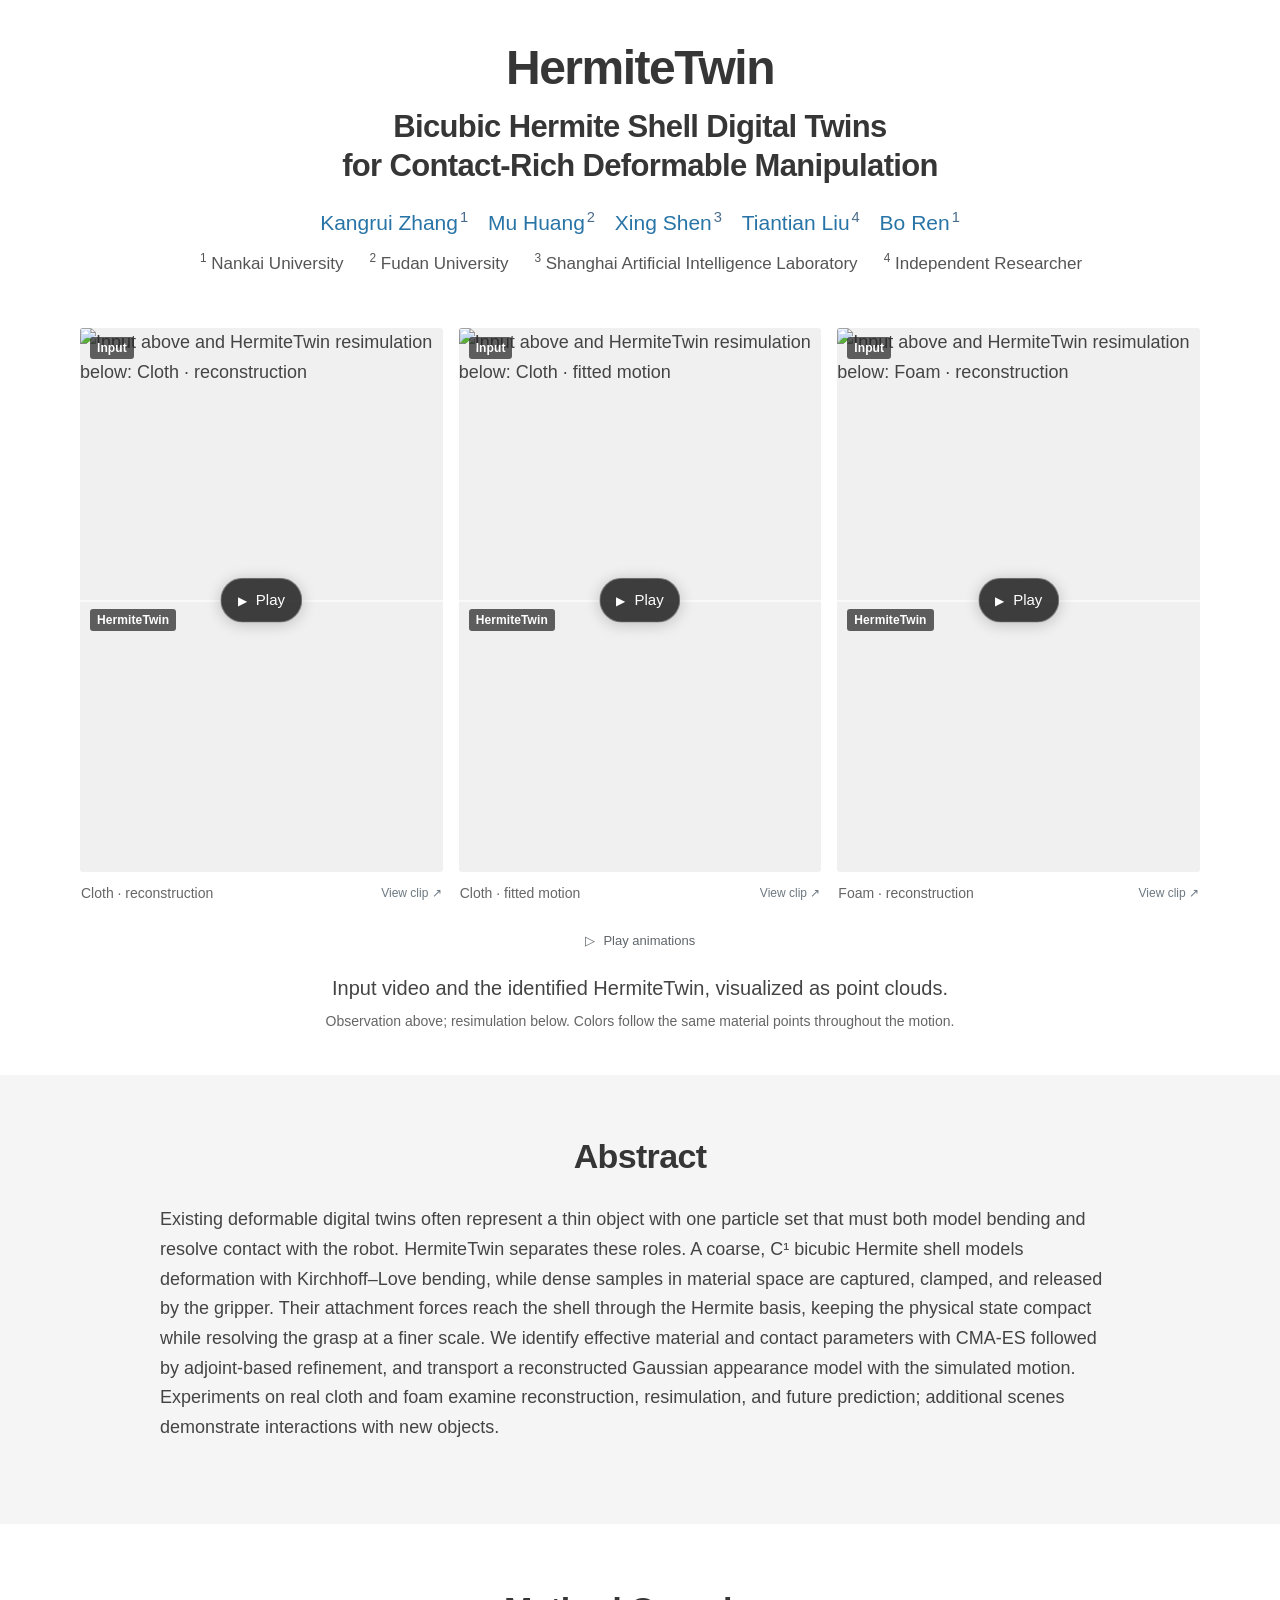
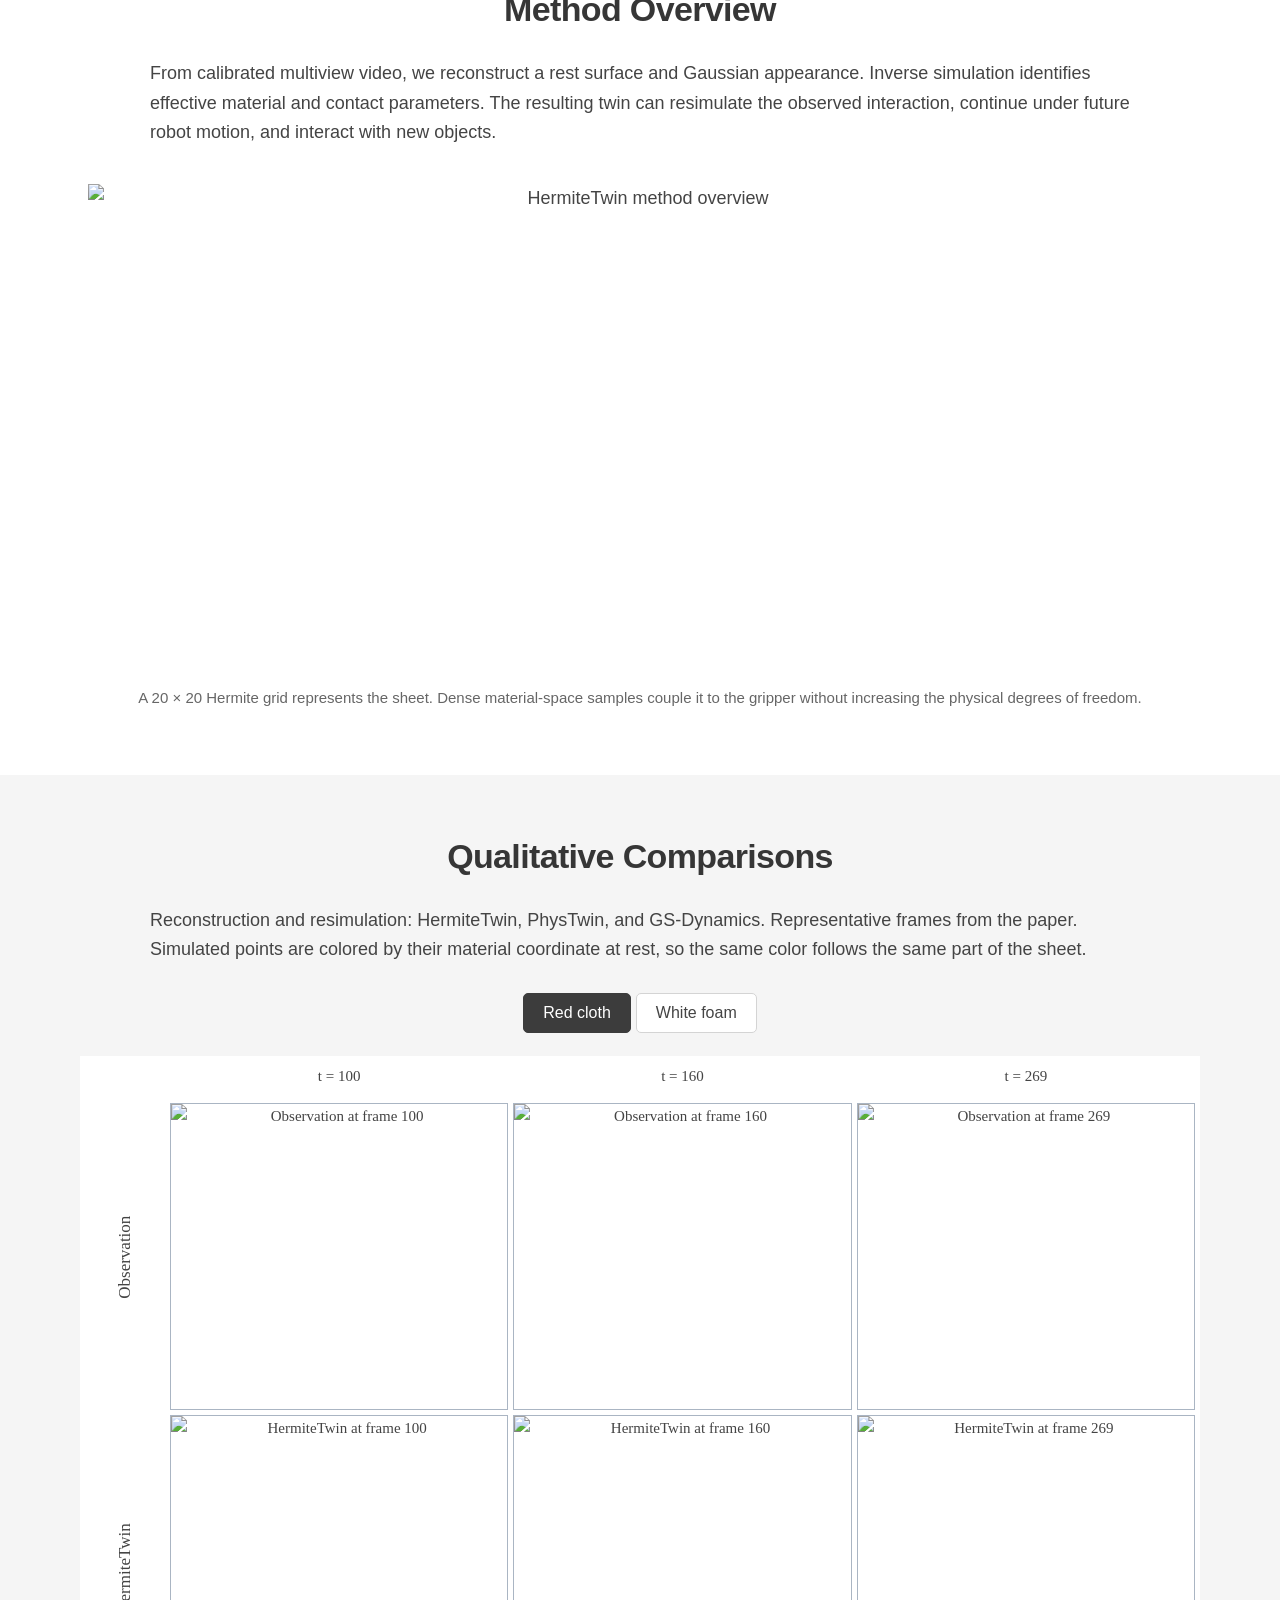
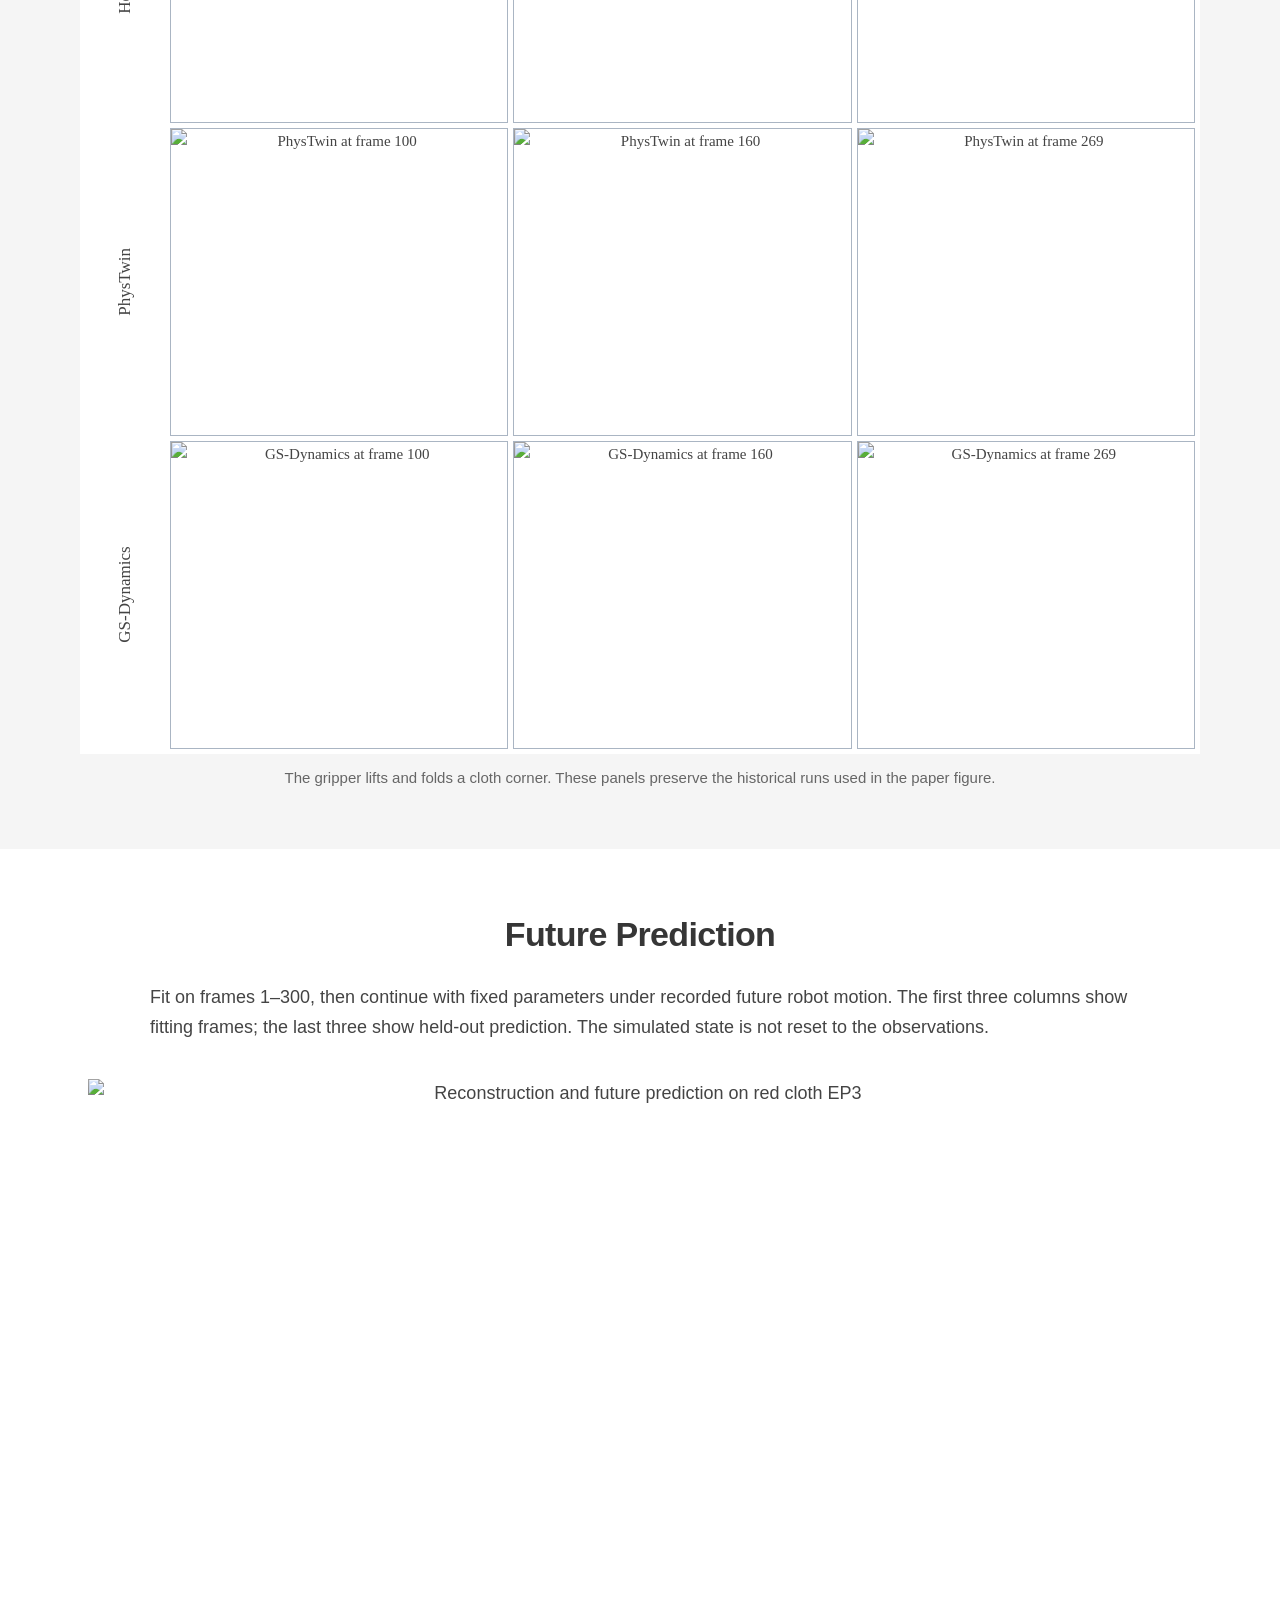
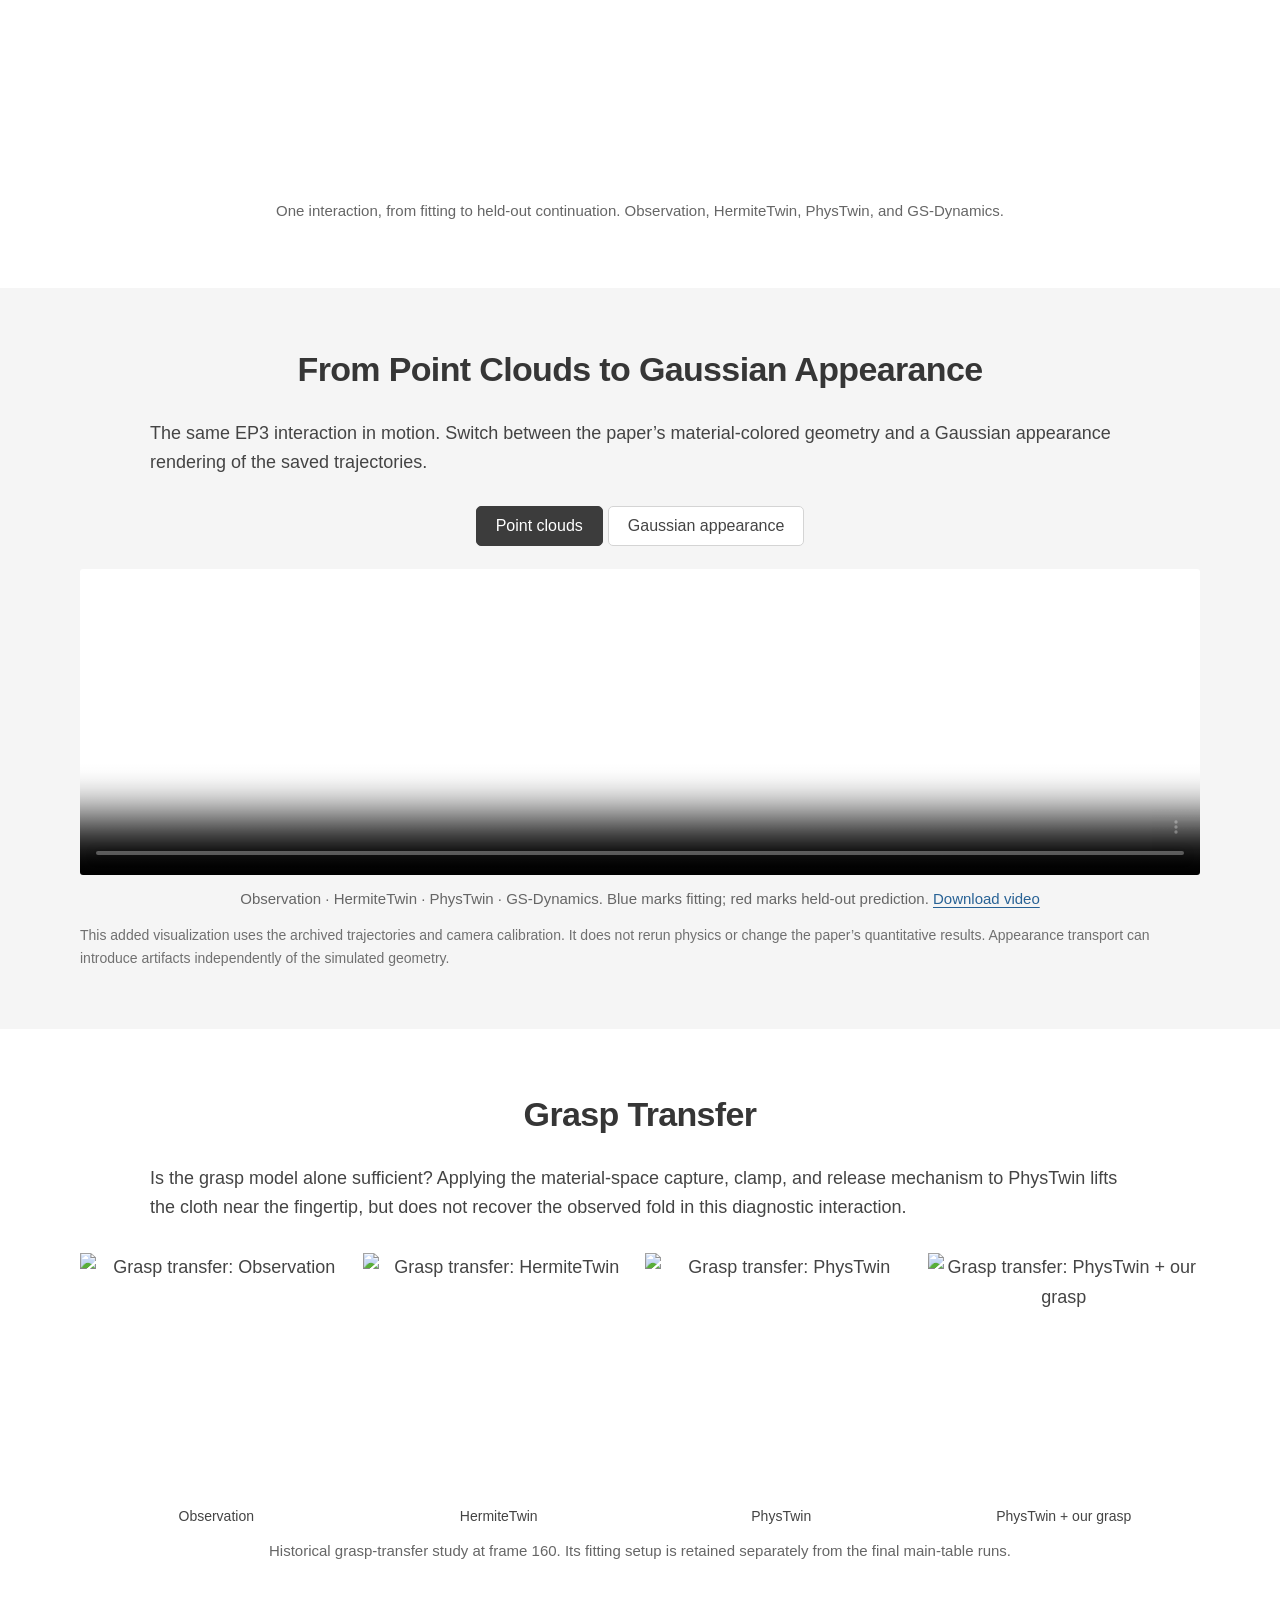
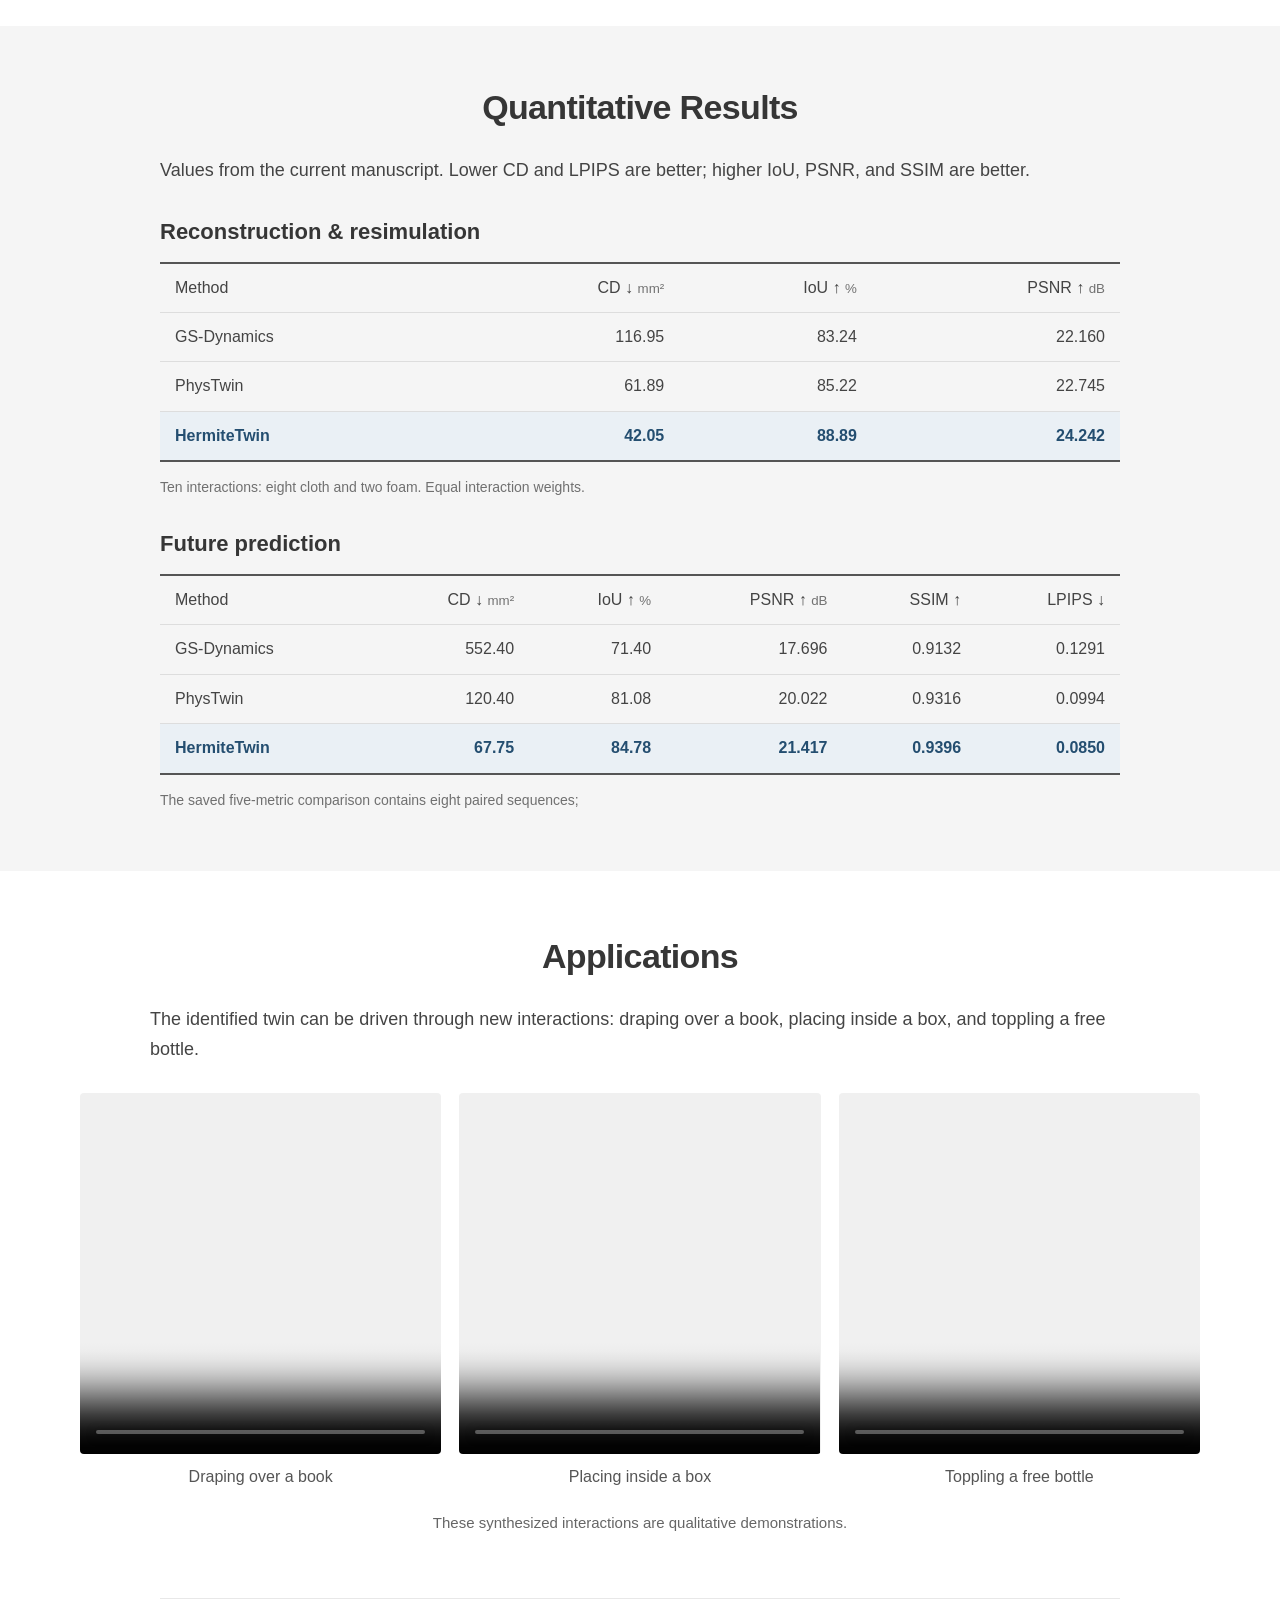
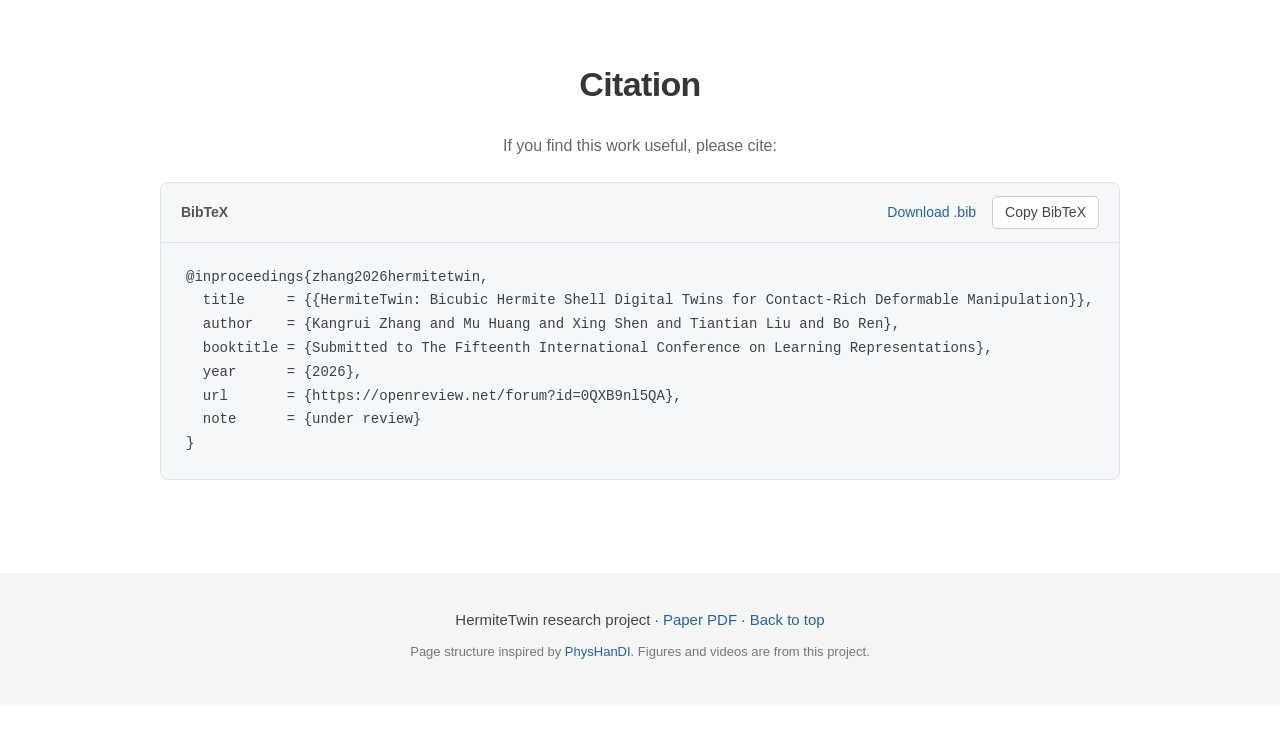
==== index.html @ 3976765c "Add HermiteTwin project website" ====
<!doctype html>
<html lang="en"><head><meta charset="utf-8"><meta name="viewport" content="width=device-width, initial-scale=1"><meta name="description" content="HermiteTwin: Bicubic Hermite Shell Digital Twins for Contact-Rich Deformable Manipulation."><meta name="theme-color" content="#ffffff"><title>HermiteTwin</title><link rel="icon" href="icon.svg" type="image/svg+xml"><link rel="stylesheet" href="style.css"><script src="app.js" defer></script></head>
<body><a class="skip" href="#abstract">Skip to content</a>
<header class="paper-header" id="top">
<h1><span class="project-name">HermiteTwin</span><span class="project-title">Bicubic Hermite Shell Digital Twins <br>for Contact-Rich Deformable Manipulation</span></h1>
<p class="authors"><span class="author"><a href="https://openreview.net/profile?id=~Kangrui_Zhang1" target="_blank" rel="noopener">Kangrui Zhang</a><sup>1</sup></span> <span class="author"><a href="https://openreview.net/profile?id=~Mu_Huang1" target="_blank" rel="noopener">Mu Huang</a><sup>2</sup></span> <span class="author"><a href="https://openreview.net/profile?id=~Xing_Shen2" target="_blank" rel="noopener">Xing Shen</a><sup>3</sup></span> <span class="author"><a href="https://tiantianliu.cn/" target="_blank" rel="noopener">Tiantian Liu</a><sup>4</sup></span> <span class="author"><a href="https://openreview.net/profile?id=~Bo_Ren1" target="_blank" rel="noopener">Bo Ren</a><sup>1</sup></span></p><p class="affiliations"><span><sup>1</sup> Nankai University</span><span><sup>2</sup> Fudan University</span><span><sup>3</sup> Shanghai Artificial Intelligence Laboratory</span><span><sup>4</sup> Independent Researcher</span></p>

</header>
<main>
<section class="showcase wrap" id="showcase" aria-label="Fitted digital twins">
<div class="showcase-carousel" role="region" aria-roledescription="carousel" aria-label="Input and fitted point-cloud resimulation"><div class="showcase-grid"><figure class="showcase-card" data-example="cloth_ep2">
<div class="paired-media"><img class="clip-poster" src="assets/showcase/cloth_ep2.jpg" alt="Input above and HermiteTwin resimulation below: Cloth · reconstruction" width="480" height="720" fetchpriority="high"><video muted loop playsinline preload="auto" poster="assets/showcase/cloth_ep2.jpg" aria-label="Input and HermiteTwin, Cloth · reconstruction"><source src="assets/showcase/cloth_ep2.webm" type="video/webm"><source src="assets/showcase/cloth_ep2.mp4" type="video/mp4"></video><button class="clip-play" aria-label="Play video: Cloth · reconstruction"><span aria-hidden="true">▶</span> Play</button><span class="media-label input-label">Input</span><span class="media-label result-label">HermiteTwin</span></div>
<figcaption><span>Cloth · reconstruction</span><a href="assets/showcase/cloth_ep2.mp4" target="_blank" rel="noopener" aria-label="Open full video: Cloth · reconstruction">View clip ↗</a></figcaption></figure><figure class="showcase-card" data-example="cloth_ep3">
<div class="paired-media"><img class="clip-poster" src="assets/showcase/cloth_ep3.jpg" alt="Input above and HermiteTwin resimulation below: Cloth · fitted motion" width="480" height="720" fetchpriority="high"><video muted loop playsinline preload="auto" poster="assets/showcase/cloth_ep3.jpg" aria-label="Input and HermiteTwin, Cloth · fitted motion"><source src="assets/showcase/cloth_ep3.webm" type="video/webm"><source src="assets/showcase/cloth_ep3.mp4" type="video/mp4"></video><button class="clip-play" aria-label="Play video: Cloth · fitted motion"><span aria-hidden="true">▶</span> Play</button><span class="media-label input-label">Input</span><span class="media-label result-label">HermiteTwin</span></div>
<figcaption><span>Cloth · fitted motion</span><a href="assets/showcase/cloth_ep3.mp4" target="_blank" rel="noopener" aria-label="Open full video: Cloth · fitted motion">View clip ↗</a></figcaption></figure><figure class="showcase-card" data-example="foam_ep1">
<div class="paired-media"><img class="clip-poster" src="assets/showcase/foam_ep1.jpg" alt="Input above and HermiteTwin resimulation below: Foam · reconstruction" width="480" height="720" fetchpriority="high"><video muted loop playsinline preload="auto" poster="assets/showcase/foam_ep1.jpg" aria-label="Input and HermiteTwin, Foam · reconstruction"><source src="assets/showcase/foam_ep1.webm" type="video/webm"><source src="assets/showcase/foam_ep1.mp4" type="video/mp4"></video><button class="clip-play" aria-label="Play video: Foam · reconstruction"><span aria-hidden="true">▶</span> Play</button><span class="media-label input-label">Input</span><span class="media-label result-label">HermiteTwin</span></div>
<figcaption><span>Foam · reconstruction</span><a href="assets/showcase/foam_ep1.mp4" target="_blank" rel="noopener" aria-label="Open full video: Foam · reconstruction">View clip ↗</a></figcaption></figure></div>
<button class="carousel-arrow previous" aria-label="Previous examples">‹</button><button class="carousel-arrow next" aria-label="Next examples">›</button></div>
<div class="showcase-toolbar"><div class="carousel-pages" aria-label="Choose example group"></div><span class="showcase-status sr-only" aria-live="polite"></span><button class="motion-toggle" aria-label="Pause showcase animations"><span aria-hidden="true">Ⅱ</span> Pause animations</button></div>
<p class="teaser-caption">Input video and the identified HermiteTwin, visualized as point clouds.</p><p class="caption">Observation above; resimulation below. Colors follow the same material points throughout the motion.</p>
</section>
<section class="band" id="abstract"><div class="wrap narrow"><h2>Abstract</h2><p>Existing deformable digital twins often represent a thin object with one particle set that must both model bending and resolve contact with the robot. HermiteTwin separates these roles. A coarse, C¹ bicubic Hermite shell models deformation with Kirchhoff–Love bending, while dense samples in material space are captured, clamped, and released by the gripper. Their attachment forces reach the shell through the Hermite basis, keeping the physical state compact while resolving the grasp at a finer scale. We identify effective material and contact parameters with CMA-ES followed by adjoint-based refinement, and transport a reconstructed Gaussian appearance model with the simulated motion. Experiments on real cloth and foam examine reconstruction, resimulation, and future prediction; additional scenes demonstrate interactions with new objects.</p></div></section>
<section class="section wrap" id="method"><h2>Method Overview</h2><p class="section-copy">From calibrated multiview video, we reconstruct a rest surface and Gaussian appearance. Inverse simulation identifies effective material and contact parameters. The resulting twin can resimulate the observed interaction, continue under future robot motion, and interact with new objects.</p><figure class="paper-figure"><button class="figure-link" data-zoom="assets/method.png" data-caption="HermiteTwin method overview" aria-label="Enlarge HermiteTwin method overview"><img src="assets/method.png" alt="HermiteTwin method overview" width="2475" height="1075" loading="lazy"></button><figcaption>A 20 × 20 Hermite grid represents the sheet. Dense material-space samples couple it to the gripper without increasing the physical degrees of freedom.</figcaption></figure></section>
<section class="band" id="reconstruction"><div class="wrap"><h2>Qualitative Comparisons</h2><p class="section-copy">Reconstruction and resimulation: HermiteTwin, PhysTwin, and GS-Dynamics. Representative frames from the paper. Simulated points are colored by their material coordinate at rest, so the same color follows the same part of the sheet.</p><div class="tabs" role="tablist" aria-label="Reconstruction sequence"><button id="cloth-tab" role="tab" aria-selected="true" aria-controls="cloth-panel" tabindex="0">Red cloth</button><button id="foam-tab" role="tab" aria-selected="false" aria-controls="foam-panel" tabindex="-1">White foam</button></div><div id="cloth-panel" role="tabpanel" aria-labelledby="cloth-tab"><div class="figure-scroll"><table class="figure-table"><caption class="sr-only">Cloth reconstruction and resimulation</caption><thead><tr><td></td><th scope="col">t = 100</th><th scope="col">t = 160</th><th scope="col">t = 269</th></tr></thead><tbody><tr><th scope="row">Observation</th><td><button class="figure-link" data-zoom="assets/comparison/cloth_frame100_recorded.png" data-caption="Observation · cloth · frame 100" aria-label="Enlarge Observation, cloth, frame 100"><img src="assets/comparison/cloth_frame100_recorded.png" alt="Observation at frame 100" width="660" height="600" loading="lazy"></button></td><td><button class="figure-link" data-zoom="assets/comparison/cloth_frame160_recorded.png" data-caption="Observation · cloth · frame 160" aria-label="Enlarge Observation, cloth, frame 160"><img src="assets/comparison/cloth_frame160_recorded.png" alt="Observation at frame 160" width="660" height="600" loading="lazy"></button></td><td><button class="figure-link" data-zoom="assets/comparison/cloth_frame269_recorded.png" data-caption="Observation · cloth · frame 269" aria-label="Enlarge Observation, cloth, frame 269"><img src="assets/comparison/cloth_frame269_recorded.png" alt="Observation at frame 269" width="660" height="600" loading="lazy"></button></td></tr><tr><th scope="row">HermiteTwin</th><td><button class="figure-link" data-zoom="assets/comparison/cloth_frame100_hermite.png" data-caption="HermiteTwin · cloth · frame 100" aria-label="Enlarge HermiteTwin, cloth, frame 100"><img src="assets/comparison/cloth_frame100_hermite.png" alt="HermiteTwin at frame 100" width="660" height="600" loading="lazy"></button></td><td><button class="figure-link" data-zoom="assets/comparison/cloth_frame160_hermite.png" data-caption="HermiteTwin · cloth · frame 160" aria-label="Enlarge HermiteTwin, cloth, frame 160"><img src="assets/comparison/cloth_frame160_hermite.png" alt="HermiteTwin at frame 160" width="660" height="600" loading="lazy"></button></td><td><button class="figure-link" data-zoom="assets/comparison/cloth_frame269_hermite.png" data-caption="HermiteTwin · cloth · frame 269" aria-label="Enlarge HermiteTwin, cloth, frame 269"><img src="assets/comparison/cloth_frame269_hermite.png" alt="HermiteTwin at frame 269" width="660" height="600" loading="lazy"></button></td></tr><tr><th scope="row">PhysTwin</th><td><button class="figure-link" data-zoom="assets/comparison/cloth_frame100_phystwin.png" data-caption="PhysTwin · cloth · frame 100" aria-label="Enlarge PhysTwin, cloth, frame 100"><img src="assets/comparison/cloth_frame100_phystwin.png" alt="PhysTwin at frame 100" width="660" height="600" loading="lazy"></button></td><td><button class="figure-link" data-zoom="assets/comparison/cloth_frame160_phystwin.png" data-caption="PhysTwin · cloth · frame 160" aria-label="Enlarge PhysTwin, cloth, frame 160"><img src="assets/comparison/cloth_frame160_phystwin.png" alt="PhysTwin at frame 160" width="660" height="600" loading="lazy"></button></td><td><button class="figure-link" data-zoom="assets/comparison/cloth_frame269_phystwin.png" data-caption="PhysTwin · cloth · frame 269" aria-label="Enlarge PhysTwin, cloth, frame 269"><img src="assets/comparison/cloth_frame269_phystwin.png" alt="PhysTwin at frame 269" width="660" height="600" loading="lazy"></button></td></tr><tr><th scope="row">GS-Dynamics</th><td><button class="figure-link" data-zoom="assets/comparison/cloth_frame100_gsdynamics.png" data-caption="GS-Dynamics · cloth · frame 100" aria-label="Enlarge GS-Dynamics, cloth, frame 100"><img src="assets/comparison/cloth_frame100_gsdynamics.png" alt="GS-Dynamics at frame 100" width="660" height="600" loading="lazy"></button></td><td><button class="figure-link" data-zoom="assets/comparison/cloth_frame160_gsdynamics.png" data-caption="GS-Dynamics · cloth · frame 160" aria-label="Enlarge GS-Dynamics, cloth, frame 160"><img src="assets/comparison/cloth_frame160_gsdynamics.png" alt="GS-Dynamics at frame 160" width="660" height="600" loading="lazy"></button></td><td><button class="figure-link" data-zoom="assets/comparison/cloth_frame269_gsdynamics.png" data-caption="GS-Dynamics · cloth · frame 269" aria-label="Enlarge GS-Dynamics, cloth, frame 269"><img src="assets/comparison/cloth_frame269_gsdynamics.png" alt="GS-Dynamics at frame 269" width="660" height="600" loading="lazy"></button></td></tr></tbody></table></div><p class="caption">The gripper lifts and folds a cloth corner. These panels preserve the historical runs used in the paper figure.</p></div><div id="foam-panel" role="tabpanel" aria-labelledby="foam-tab" hidden><div class="figure-scroll"><table class="figure-table"><caption class="sr-only">Foam reconstruction and resimulation</caption><thead><tr><td></td><th scope="col">t = 100</th><th scope="col">t = 150</th><th scope="col">t = 240</th></tr></thead><tbody><tr><th scope="row">Observation</th><td><button class="figure-link" data-zoom="assets/comparison/foam_frame100_recorded.png" data-caption="Observation · foam · frame 100" aria-label="Enlarge Observation, foam, frame 100"><img src="assets/comparison/foam_frame100_recorded.png" alt="Observation at frame 100" width="660" height="600" loading="lazy"></button></td><td><button class="figure-link" data-zoom="assets/comparison/foam_frame150_recorded.png" data-caption="Observation · foam · frame 150" aria-label="Enlarge Observation, foam, frame 150"><img src="assets/comparison/foam_frame150_recorded.png" alt="Observation at frame 150" width="660" height="600" loading="lazy"></button></td><td><button class="figure-link" data-zoom="assets/comparison/foam_frame240_recorded.png" data-caption="Observation · foam · frame 240" aria-label="Enlarge Observation, foam, frame 240"><img src="assets/comparison/foam_frame240_recorded.png" alt="Observation at frame 240" width="660" height="600" loading="lazy"></button></td></tr><tr><th scope="row">HermiteTwin</th><td><button class="figure-link" data-zoom="assets/comparison/foam_frame100_hermite.png" data-caption="HermiteTwin · foam · frame 100" aria-label="Enlarge HermiteTwin, foam, frame 100"><img src="assets/comparison/foam_frame100_hermite.png" alt="HermiteTwin at frame 100" width="660" height="600" loading="lazy"></button></td><td><button class="figure-link" data-zoom="assets/comparison/foam_frame150_hermite.png" data-caption="HermiteTwin · foam · frame 150" aria-label="Enlarge HermiteTwin, foam, frame 150"><img src="assets/comparison/foam_frame150_hermite.png" alt="HermiteTwin at frame 150" width="660" height="600" loading="lazy"></button></td><td><button class="figure-link" data-zoom="assets/comparison/foam_frame240_hermite.png" data-caption="HermiteTwin · foam · frame 240" aria-label="Enlarge HermiteTwin, foam, frame 240"><img src="assets/comparison/foam_frame240_hermite.png" alt="HermiteTwin at frame 240" width="660" height="600" loading="lazy"></button></td></tr><tr><th scope="row">PhysTwin</th><td><button class="figure-link" data-zoom="assets/comparison/foam_frame100_phystwin.png" data-caption="PhysTwin · foam · frame 100" aria-label="Enlarge PhysTwin, foam, frame 100"><img src="assets/comparison/foam_frame100_phystwin.png" alt="PhysTwin at frame 100" width="660" height="600" loading="lazy"></button></td><td><button class="figure-link" data-zoom="assets/comparison/foam_frame150_phystwin.png" data-caption="PhysTwin · foam · frame 150" aria-label="Enlarge PhysTwin, foam, frame 150"><img src="assets/comparison/foam_frame150_phystwin.png" alt="PhysTwin at frame 150" width="660" height="600" loading="lazy"></button></td><td><button class="figure-link" data-zoom="assets/comparison/foam_frame240_phystwin.png" data-caption="PhysTwin · foam · frame 240" aria-label="Enlarge PhysTwin, foam, frame 240"><img src="assets/comparison/foam_frame240_phystwin.png" alt="PhysTwin at frame 240" width="660" height="600" loading="lazy"></button></td></tr><tr><th scope="row">GS-Dynamics</th><td><button class="figure-link" data-zoom="assets/comparison/foam_frame100_gsdynamics.png" data-caption="GS-Dynamics · foam · frame 100" aria-label="Enlarge GS-Dynamics, foam, frame 100"><img src="assets/comparison/foam_frame100_gsdynamics.png" alt="GS-Dynamics at frame 100" width="660" height="600" loading="lazy"></button></td><td><button class="figure-link" data-zoom="assets/comparison/foam_frame150_gsdynamics.png" data-caption="GS-Dynamics · foam · frame 150" aria-label="Enlarge GS-Dynamics, foam, frame 150"><img src="assets/comparison/foam_frame150_gsdynamics.png" alt="GS-Dynamics at frame 150" width="660" height="600" loading="lazy"></button></td><td><button class="figure-link" data-zoom="assets/comparison/foam_frame240_gsdynamics.png" data-caption="GS-Dynamics · foam · frame 240" aria-label="Enlarge GS-Dynamics, foam, frame 240"><img src="assets/comparison/foam_frame240_gsdynamics.png" alt="GS-Dynamics at frame 240" width="660" height="600" loading="lazy"></button></td></tr></tbody></table></div><p class="caption">A stiffer foam sheet under grasping. <span class="data-note">The archived GS-Dynamics foam panels use a perturbed rollout; the original baseline remains to be verified.</span></p></div></div></section>
<section class="section wrap" id="prediction"><h2>Future Prediction</h2><p class="section-copy">Fit on frames 1–300, then continue with fixed parameters under recorded future robot motion. The first three columns show fitting frames; the last three show held-out prediction. The simulated state is not reset to the observations.</p><figure class="paper-figure"><button class="figure-link" data-zoom="assets/prediction.png" data-caption="Reconstruction and future prediction on red cloth EP3" aria-label="Enlarge Reconstruction and future prediction on red cloth EP3"><img src="assets/prediction.png" alt="Reconstruction and future prediction on red cloth EP3" width="2814" height="1778" loading="lazy"></button><figcaption>One interaction, from fitting to held-out continuation. Observation, HermiteTwin, PhysTwin, and GS-Dynamics.</figcaption></figure></section>
<section class="band" id="videos"><div class="wrap"><h2>From Point Clouds to Gaussian Appearance</h2><p class="section-copy">The same EP3 interaction in motion. Switch between the paper’s material-colored geometry and a Gaussian appearance rendering of the saved trajectories.</p><div class="tabs" role="tablist" aria-label="Trajectory visualization"><button id="pointcloud-tab" role="tab" aria-selected="true" aria-controls="pointcloud-panel" tabindex="0">Point clouds</button><button id="gaussian-tab" role="tab" aria-selected="false" aria-controls="gaussian-panel" tabindex="-1">Gaussian appearance</button></div><div id="pointcloud-panel" role="tabpanel" aria-labelledby="pointcloud-tab" ><video class="comparison-video" controls muted loop playsinline preload="metadata" poster="assets/pointcloud-poster.png" aria-label="Continuous point-cloud comparison"><source src="assets/ep3_pointcloud.mp4" type="video/mp4"></video><p class="caption">Observation · HermiteTwin · PhysTwin · GS-Dynamics. Blue marks fitting; red marks held-out prediction. <a href="assets/ep3_pointcloud.mp4" download>Download video</a></p></div><div id="gaussian-panel" role="tabpanel" aria-labelledby="gaussian-tab" hidden><video class="comparison-video" controls muted loop playsinline preload="metadata" poster="assets/gaussian-poster.png" aria-label="Gaussian appearance comparison"><source src="assets/ep3_gaussian.mp4" type="video/mp4"></video><p class="caption"><strong>Appearance visualization trial.</strong> The same source-frame Gaussians are transported by each method’s saved motion, without appearance refitting. <a href="assets/ep3_gaussian.mp4" download>Download video</a></p></div><p class="small-note">This added visualization uses the archived trajectories and camera calibration. It does not rerun physics or change the paper’s quantitative results. Appearance transport can introduce artifacts independently of the simulated geometry.</p></div></section>
<section class="section wrap" id="ablation"><h2>Grasp Transfer</h2><p class="section-copy">Is the grasp model alone sufficient? Applying the material-space capture, clamp, and release mechanism to PhysTwin lifts the cloth near the fingertip, but does not recover the observed fold in this diagnostic interaction.</p><div class="ablation-grid"><figure><button class="figure-link" data-zoom="assets/ablation/frame160_recorded.png" data-caption="Grasp transfer · Observation" aria-label="Enlarge grasp transfer, Observation"><img src="assets/ablation/frame160_recorded.png" alt="Grasp transfer: Observation" width="615" height="555" loading="lazy"></button><figcaption>Observation</figcaption></figure><figure><button class="figure-link" data-zoom="assets/ablation/frame160_hermite.png" data-caption="Grasp transfer · HermiteTwin" aria-label="Enlarge grasp transfer, HermiteTwin"><img src="assets/ablation/frame160_hermite.png" alt="Grasp transfer: HermiteTwin" width="615" height="555" loading="lazy"></button><figcaption>HermiteTwin</figcaption></figure><figure><button class="figure-link" data-zoom="assets/ablation/frame160_native_ms.png" data-caption="Grasp transfer · PhysTwin" aria-label="Enlarge grasp transfer, PhysTwin"><img src="assets/ablation/frame160_native_ms.png" alt="Grasp transfer: PhysTwin" width="615" height="555" loading="lazy"></button><figcaption>PhysTwin</figcaption></figure><figure><button class="figure-link" data-zoom="assets/ablation/frame160_marker_ms.png" data-caption="Grasp transfer · PhysTwin + our grasp" aria-label="Enlarge grasp transfer, PhysTwin + our grasp"><img src="assets/ablation/frame160_marker_ms.png" alt="Grasp transfer: PhysTwin + our grasp" width="615" height="555" loading="lazy"></button><figcaption>PhysTwin + our grasp</figcaption></figure></div><p class="caption">Historical grasp-transfer study at frame 160. Its fitting setup is retained separately from the final main-table runs.</p></section>
<section class="band" id="results"><div class="wrap narrow"><h2>Quantitative Results</h2><p class="section-copy">Values from the current manuscript. Lower CD and LPIPS are better; higher IoU, PSNR, and SSIM are better.</p><h3>Reconstruction &amp; resimulation</h3><div class="table-scroll"><table class="results-table"><caption class="sr-only">Reconstruction &amp; resimulation</caption><thead><tr><th scope="col">Method</th><th scope="col">CD ↓ <small>mm²</small></th><th scope="col">IoU ↑ <small>%</small></th><th scope="col">PSNR ↑ <small>dB</small></th></tr></thead><tbody><tr class="baseline"><th scope="row">GS-Dynamics</th><td>116.95</td><td>83.24</td><td>22.160</td></tr><tr class="baseline"><th scope="row">PhysTwin</th><td>61.89</td><td>85.22</td><td>22.745</td></tr><tr class="ours"><th scope="row">HermiteTwin</th><td>42.05</td><td>88.89</td><td>24.242</td></tr></tbody></table></div><p class="small-note">Ten interactions: eight cloth and two foam. Equal interaction weights.</p><h3>Future prediction</h3><div class="table-scroll"><table class="results-table"><caption class="sr-only">Future prediction</caption><thead><tr><th scope="col">Method</th><th scope="col">CD ↓ <small>mm²</small></th><th scope="col">IoU ↑ <small>%</small></th><th scope="col">PSNR ↑ <small>dB</small></th><th scope="col">SSIM ↑</th><th scope="col">LPIPS ↓</th></tr></thead><tbody><tr class="baseline"><th scope="row">GS-Dynamics</th><td>552.40</td><td>71.40</td><td>17.696</td><td>0.9132</td><td>0.1291</td></tr><tr class="baseline"><th scope="row">PhysTwin</th><td>120.40</td><td>81.08</td><td>20.022</td><td>0.9316</td><td>0.0994</td></tr><tr class="ours"><th scope="row">HermiteTwin</th><td>67.75</td><td>84.78</td><td>21.417</td><td>0.9396</td><td>0.0850</td></tr></tbody></table></div><p class="small-note">The saved five-metric comparison contains eight paired sequences;</p></div></section>
<section class="section wrap applications" id="applications"><h2>Applications</h2><p class="section-copy">The identified twin can be driven through new interactions: draping over a book, placing inside a box, and toppling a free bottle.</p><div class="demo-grid"><figure><video controls muted loop playsinline preload="metadata" poster="assets/book_drape-poster.png" aria-label="Draping over a book"><source src="assets/book.mp4" type="video/mp4"></video><figcaption>Draping over a book</figcaption></figure><figure><video controls muted loop playsinline preload="metadata" poster="assets/box_place-poster.png" aria-label="Placing inside a box"><source src="assets/box.mp4" type="video/mp4"></video><figcaption>Placing inside a box</figcaption></figure><figure><video controls muted loop playsinline preload="metadata" poster="assets/bottle_topple-poster.png" aria-label="Toppling a free bottle"><source src="assets/bottle.mp4" type="video/mp4"></video><figcaption>Toppling a free bottle</figcaption></figure></div><p class="caption">These synthesized interactions are qualitative demonstrations.</p></section>
<section class="section wrap narrow citation-section" id="bibtex" aria-labelledby="citation-heading">
<h2 id="citation-heading">Citation</h2><p class="citation-intro">If you find this work useful, please cite:</p>
<div class="citation-box"><div class="citation-tools"><strong>BibTeX</strong><div class="citation-actions"><a href="citation.bib" download>Download .bib</a><button type="button" class="copy-citation" id="copy-citation">Copy BibTeX</button></div></div>
<pre><code id="citation-code" tabindex="0">@inproceedings{zhang2026hermitetwin,
  title     = {{HermiteTwin: Bicubic Hermite Shell Digital Twins for Contact-Rich Deformable Manipulation}},
  author    = {Kangrui Zhang and Mu Huang and Xing Shen and Tiantian Liu and Bo Ren},
  booktitle = {Submitted to The Fifteenth International Conference on Learning Representations},
  year      = {2026},
  url       = {https://openreview.net/forum?id=0QXB9nl5QA},
  note      = {under review}
}
</code></pre></div>
<p class="citation-status" id="citation-status" role="status" aria-live="polite"></p></section>
</main><footer><p>HermiteTwin research project · <a href="assets/paper.pdf" target="_blank" rel="noopener">Paper PDF</a> · <a href="#top">Back to top</a></p><p class="credit">Page structure inspired by <a href="https://jyunlee.github.io/projects/physhandi/" target="_blank" rel="noopener">PhysHanDI</a>. Figures and videos are from this project.</p></footer>
<dialog id="figure-dialog" aria-labelledby="dialog-caption"><button id="dialog-close" aria-label="Close enlarged figure">×</button><img id="dialog-image" alt=""><p id="dialog-caption"></p></dialog></body></html>
---- style.css ----
:root{font-family:Arial,Helvetica,sans-serif;color:#444;background:#fff;font-synthesis:none;font-size:18px;line-height:1.65;color-scheme:light;--blue:#286295}
*{box-sizing:border-box}html{scroll-behavior:smooth;scroll-padding-top:28px}body{margin:0}a{color:var(--blue);text-underline-offset:3px}button,a,input{touch-action:manipulation}button{font:inherit;color:inherit}button:focus-visible,a:focus-visible,video:focus-visible{outline:3px solid #3184c2;outline-offset:4px}img{max-width:100%;height:auto;display:block}video{display:block;max-width:100%;background:#f0f0f0}figure{margin:0}p{margin:0 0 1.2em}.wrap{width:min(1120px,calc(100% - 48px));margin-inline:auto}.narrow{max-width:960px}.section{padding-top:64px;padding-bottom:64px}.band{background:#f5f5f5;padding:60px 0}h1,h2,h3{line-height:1.25;color:#363636}h1{margin:0;font-weight:700}h2{font-size:34px;text-align:center;margin:0 0 28px;font-weight:650;letter-spacing:-.65px}h3{font-size:22px;margin:32px 0 16px;font-weight:600}strong{font-weight:650}.paper-header{max-width:1160px;padding:54px 24px 30px;margin:auto;text-align:center}.project-name{font-size:53px;letter-spacing:-1.5px;display:block;margin-bottom:12px}.project-title{display:block;font-size:33px;font-weight:600;letter-spacing:-.65px}.authors{margin:24px 0 20px;color:#496b8b;font-size:21px}.resources{display:flex;flex-wrap:wrap;gap:10px;justify-content:center}.pill{display:inline-flex;align-items:center;gap:9px;color:white;background:#363636;border-radius:26px;padding:8px 18px;font-size:16px;line-height:1.5;text-decoration:none}.pill:hover{background:#525252}.pill svg{width:18px;height:18px;fill:none;stroke:currentColor;stroke-width:1.5;stroke-linejoin:round;stroke-linecap:round}.teaser{padding-top:18px;padding-bottom:44px}.demo-grid{display:grid;grid-template-columns:repeat(3,minmax(0,1fr));gap:18px}.demo-grid video{width:100%;aspect-ratio:1/1;object-fit:cover;border-radius:4px}.demo-grid figcaption{font-size:16px;text-align:center;margin:10px 0 0;color:#555}.teaser-caption{font-size:21px;line-height:1.55;max-width:970px;text-align:center;margin:24px auto 7px}.caption{font-size:15px;line-height:1.55;color:#666;text-align:center;margin:12px auto 0;max-width:980px}.section-copy{max-width:980px;margin:0 auto 28px;font-size:18px;line-height:1.65}.paper-figure{margin:28px 0 0}.paper-figure figcaption{font-size:15px;color:#666;text-align:center;margin-top:15px}.figure-link{display:block;width:100%;border:0;padding:0;cursor:zoom-in;background:transparent;border-radius:2px}.figure-link:hover{box-shadow:0 0 0 2px #d4e0e8}.paper-figure .figure-link{background:white;padding:8px}.tabs{display:flex;justify-content:center;gap:5px;margin:25px 0 23px;flex-wrap:wrap}.tabs button{border:1px solid #d4d4d4;border-radius:5px;background:#fff;font-size:16px;padding:7px 19px;cursor:pointer;line-height:1.5}.tabs button[aria-selected=true]{background:#3c3c3c;color:#fff;border-color:#3c3c3c}.tabs button:hover{border-color:#555}.figure-scroll{overflow-x:auto;overscroll-behavior-x:contain}.figure-table{width:100%;border-spacing:5px;border-collapse:separate;table-layout:fixed;min-width:640px;background:#fff;font-family:Georgia,'Times New Roman',serif;font-size:15px}.figure-table th{font-weight:400;line-height:1.3}.figure-table th:first-child,.figure-table td:first-child{width:80px}.figure-table tbody th{writing-mode:vertical-rl;transform:rotate(180deg);text-align:center;padding:8px;font-size:17px}.figure-table td{padding:0;vertical-align:middle}.figure-table img{width:100%;border:1px solid #aab5c3}.figure-table thead th{padding:6px 0}.data-note{color:#775849}.ablation-grid{display:grid;grid-template-columns:repeat(4,minmax(0,1fr));gap:10px;margin-top:30px}.ablation-grid figcaption{text-align:center;font-size:14px;margin-top:8px;line-height:1.4}.ablation-grid img{width:100%}.comparison-video{width:100%;background:#fff;aspect-ratio:1536/420;border-radius:3px}.small-note{font-size:14px;line-height:1.6;color:#707070;margin:14px 0 0}.table-scroll{overflow-x:auto}.results-table{width:100%;min-width:530px;border-collapse:collapse;background:transparent;font-size:16px;font-variant-numeric:tabular-nums;text-align:right}.results-table th{font-weight:500}.results-table td,.results-table th{padding:11px 15px;border-bottom:1px solid #ddd;white-space:nowrap}.results-table th:first-child{text-align:left}.results-table thead{border-top:2px solid #555;border-bottom:1px solid #888}.results-table tbody tr:last-child td,.results-table tbody tr:last-child th{border-bottom:2px solid #555}.results-table .ours{background:#eaf0f5;font-weight:700;color:#244e70}.results-table .ours th{font-weight:700}.results-table small{font-weight:400;color:#727272}#limitations p{margin-bottom:0}footer{background:#f5f5f5;text-align:center;padding:35px 24px;font-size:15px}footer p{margin:0 0 8px}footer a{text-decoration:none}.credit{font-size:13px;color:#777}dialog{max-width:min(96vw,1600px);max-height:94vh;border:0;padding:42px 20px 15px;border-radius:6px;box-shadow:0 15px 80px #0004}dialog::backdrop{background:#000b}dialog img{max-height:78vh;margin:auto;object-fit:contain}dialog p{text-align:center;font-size:15px;margin:13px 0 0}#dialog-close{position:absolute;right:10px;top:0;border:0;background:transparent;font-size:34px;cursor:pointer;line-height:1.2;padding:3px 8px}.skip{position:absolute;top:-100px;left:12px;background:#fff;z-index:5;padding:10px}.skip:focus{top:8px}.sr-only{position:absolute;width:1px;height:1px;padding:0;margin:-1px;overflow:hidden;clip:rect(0,0,0,0);white-space:nowrap;border:0}[hidden]{display:none!important}
@media(min-width:1400px){.wrap{width:min(1200px,calc(100% - 80px))}.narrow{max-width:1000px}.paper-header{padding-top:64px}.project-title{font-size:36px}}
@media(max-width:760px){:root{font-size:16px}.wrap{width:calc(100% - 28px)}.paper-header{padding:36px 18px 24px}.project-name{font-size:43px}.project-title{font-size:25px;letter-spacing:-.4px}.project-title br{display:none}.authors{font-size:18px;margin:20px 0 18px}.section,.band{padding-top:42px;padding-bottom:42px}h2{font-size:28px;margin-bottom:23px}.section-copy{font-size:16px}.teaser-caption{font-size:18px}.demo-grid{gap:10px}.demo-grid figcaption{font-size:13px}.teaser{padding-top:15px;padding-bottom:34px}.ablation-grid{grid-template-columns:repeat(2,minmax(0,1fr));gap:20px 12px}.caption{font-size:14px}.results-table{font-size:14px}.results-table td,.results-table th{padding:10px 11px}.small-note{font-size:13px}.comparison-video{min-height:135px}.figure-table th:first-child,.figure-table td:first-child{width:44px}.figure-table tbody th{font-size:16px}.paper-figure .figure-link{padding:0}}
@media(max-width:440px){.demo-grid{grid-template-columns:1fr;gap:24px;max-width:330px;margin-inline:auto}.demo-grid video{aspect-ratio:4/3;object-fit:contain;background:#eee}.demo-grid figcaption{font-size:15px}.project-title{font-size:23px}.pill{padding:7px 15px;font-size:15px}.figure-scroll{margin-inline:-3px}.tabs button{padding:7px 15px;font-size:15px}}
@media(prefers-reduced-motion:reduce){html{scroll-behavior:auto}}

/* The paired clips lead; applications and method comparisons remain distinct. */
.paper-header{padding-top:38px;padding-bottom:27px}.project-name{font-size:48px;margin-bottom:10px}.project-title{font-size:31px}.authors{margin:19px 0 17px}.pill{padding:7px 19px}
.showcase{padding:12px 0 42px}.showcase-carousel{position:relative}.showcase-grid{display:grid;grid-template-columns:repeat(3,minmax(0,1fr));gap:16px}.paired-media{position:relative;overflow:hidden;background:#f0f0f0;border-radius:3px}.paired-media:after{content:'';position:absolute;left:0;right:0;top:50%;height:2px;background:#fff9;pointer-events:none}.paired-media video{width:100%;aspect-ratio:2/3;object-fit:contain}.media-label{position:absolute;left:10px;padding:2px 7px;border-radius:3px;color:white;background:#242424b8;font-size:12px;font-weight:600;line-height:1.5;pointer-events:none;letter-spacing:.1px}.input-label{top:9px}.result-label{top:calc(50% + 9px)}.showcase-card figcaption{display:flex;align-items:center;justify-content:space-between;gap:10px;font-size:14px;padding:10px 1px 0;color:#666}.showcase-card figcaption a{font-size:12px;color:#6c7882;text-decoration:none}.showcase-card figcaption a:hover{color:#286295;text-decoration:underline}.carousel-arrow{position:absolute;top:calc(50% - 19px);transform:translateY(-50%);display:grid;place-items:center;width:42px;height:60px;padding:0 0 5px;border:0;border-radius:32px;background:#303030b8;color:white;font-size:37px;font-weight:400;line-height:1;cursor:pointer;transition:background .15s}.carousel-arrow:hover{background:#303030ec}.carousel-arrow.previous{left:-20px}.carousel-arrow.next{right:-20px}.showcase-toolbar{display:flex;justify-content:center;align-items:center;gap:24px;margin:21px 0 17px;min-height:30px}.carousel-pages{display:flex;align-items:center;gap:8px}.carousel-pages button{height:24px;width:24px;border:0;padding:0;display:grid;place-items:center;background:transparent;cursor:pointer}.carousel-pages button:after{content:'';width:8px;height:8px;background:#c8c8c8;border-radius:50%}.carousel-pages button[aria-current=true]:after{background:#414141;transform:scale(1.2)}.motion-toggle{border:0;background:transparent;cursor:pointer;font-size:13px;line-height:1.5;padding:4px 6px;color:#5f666b;white-space:nowrap}.motion-toggle span{margin-right:5px}.motion-toggle:hover{color:#222}.showcase .teaser-caption{font-size:20px;margin-top:0;margin-bottom:7px}.showcase .caption{font-size:14px;margin-top:0}.applications .demo-grid{margin-top:28px}.applications .caption{margin-top:20px}.showcase-card[hidden]{display:none!important}
@media(min-width:1400px){.paper-header{padding-top:45px}.project-title{font-size:34px}}
@media(max-width:760px){.paper-header{padding-top:30px}.project-name{font-size:42px}.project-title{font-size:25px}.authors{margin:17px 0}.showcase-grid{gap:12px}.showcase{padding-top:8px;padding-bottom:34px}.showcase .teaser-caption{font-size:18px}.carousel-arrow.previous{left:-8px}.carousel-arrow.next{right:-8px}.carousel-arrow{width:32px;height:48px;font-size:30px}.showcase-card figcaption{font-size:13px}.media-label{left:7px;font-size:11px;padding:2px 5px}}
@media(max-width:639px){.showcase-grid{grid-template-columns:repeat(2,minmax(0,1fr))}.showcase-toolbar{margin-top:16px}.media-label{font-size:12px}}
@media(max-width:459px){.showcase-grid{grid-template-columns:1fr}.showcase-carousel{max-width:350px;margin-inline:auto}.showcase-card figcaption{padding-top:9px}.showcase .teaser-caption{font-size:17px}.showcase .caption{font-size:13px}.showcase-toolbar{gap:15px}.carousel-arrow.previous{left:-8px}.carousel-arrow.next{right:-8px}.project-title{font-size:23px}.resources{gap:7px}.pill{font-size:14px;padding:6px 13px}}
@media(prefers-reduced-motion:reduce){.carousel-arrow{transition:none}}
/* An ordinary image remains visible until the browser presents a decoded frame. */
.paired-media{aspect-ratio:2/3}.paired-media .clip-poster,.paired-media video{position:absolute;inset:0;width:100%;height:100%;object-fit:contain}.paired-media .clip-poster{z-index:0}.paired-media video{z-index:1;opacity:0}.paired-media.has-frame video{opacity:1}.paired-media:after{z-index:2}.media-label{z-index:4}.clip-play{position:absolute;z-index:3;left:50%;top:50%;transform:translate(-50%,-50%);background:#222d;color:#fff;border:1px solid #ffffff55;border-radius:24px;padding:9px 16px;font-size:15px;cursor:pointer;box-shadow:0 2px 15px #0003;white-space:nowrap}.clip-play span{font-size:12px;margin-right:5px}.paired-media.is-playing .clip-play{display:none}

.affiliations{display:flex;justify-content:center;flex-wrap:wrap;gap:6px 24px;margin:-8px auto 12px;max-width:950px;color:#555;font-size:17px;line-height:1.6}
.authors .author{display:inline-block;margin:0 7px}.authors sup,.affiliations sup{font-size:.7em;margin-left:2px}.author-notes{font-size:14px;color:#777;margin:0 0 22px}
.authors .author a{color:#2874a6;text-decoration:none}.authors .author a:hover{text-decoration:underline}.authors .author a:focus-visible{outline:2px solid #2874a6;outline-offset:3px}
.citation-section{border-top:1px solid #e8e8e8}.citation-intro{text-align:center;color:#666;font-size:16px;margin-bottom:22px}
.citation-box{background:#f6f7f8;border:1px solid #e1e4e7;border-radius:8px;overflow:hidden}
.citation-tools{display:flex;align-items:center;justify-content:space-between;gap:16px;flex-wrap:wrap;padding:13px 20px;border-bottom:1px solid #e1e4e7;font-size:14px}
.citation-tools strong{color:#555;font-size:14px}.citation-actions{display:flex;align-items:center;gap:16px}
.citation-actions a{font-size:14px;text-decoration:none}.copy-citation{border:1px solid #c7cdd2;background:#fff;border-radius:5px;cursor:pointer;padding:5px 12px;line-height:1.5;font-size:14px}.copy-citation:hover{border-color:#286295;color:#286295}
.citation-box pre{margin:0;padding:23px 25px;white-space:pre-wrap;overflow-wrap:anywhere;line-height:1.65;color:#39424b;font:14px/1.7 ui-monospace,SFMono-Regular,Consolas,'Liberation Mono',monospace;text-align:left}
.citation-status{min-height:1.6em;margin:8px 0 0;font-size:13px;color:#496b8b;text-align:right}
@media(max-width:600px){.affiliations{font-size:15px;gap:4px 16px}.citation-tools{padding:12px 15px}.citation-box pre{font-size:12px;padding:18px 15px}.citation-intro{font-size:14px}}
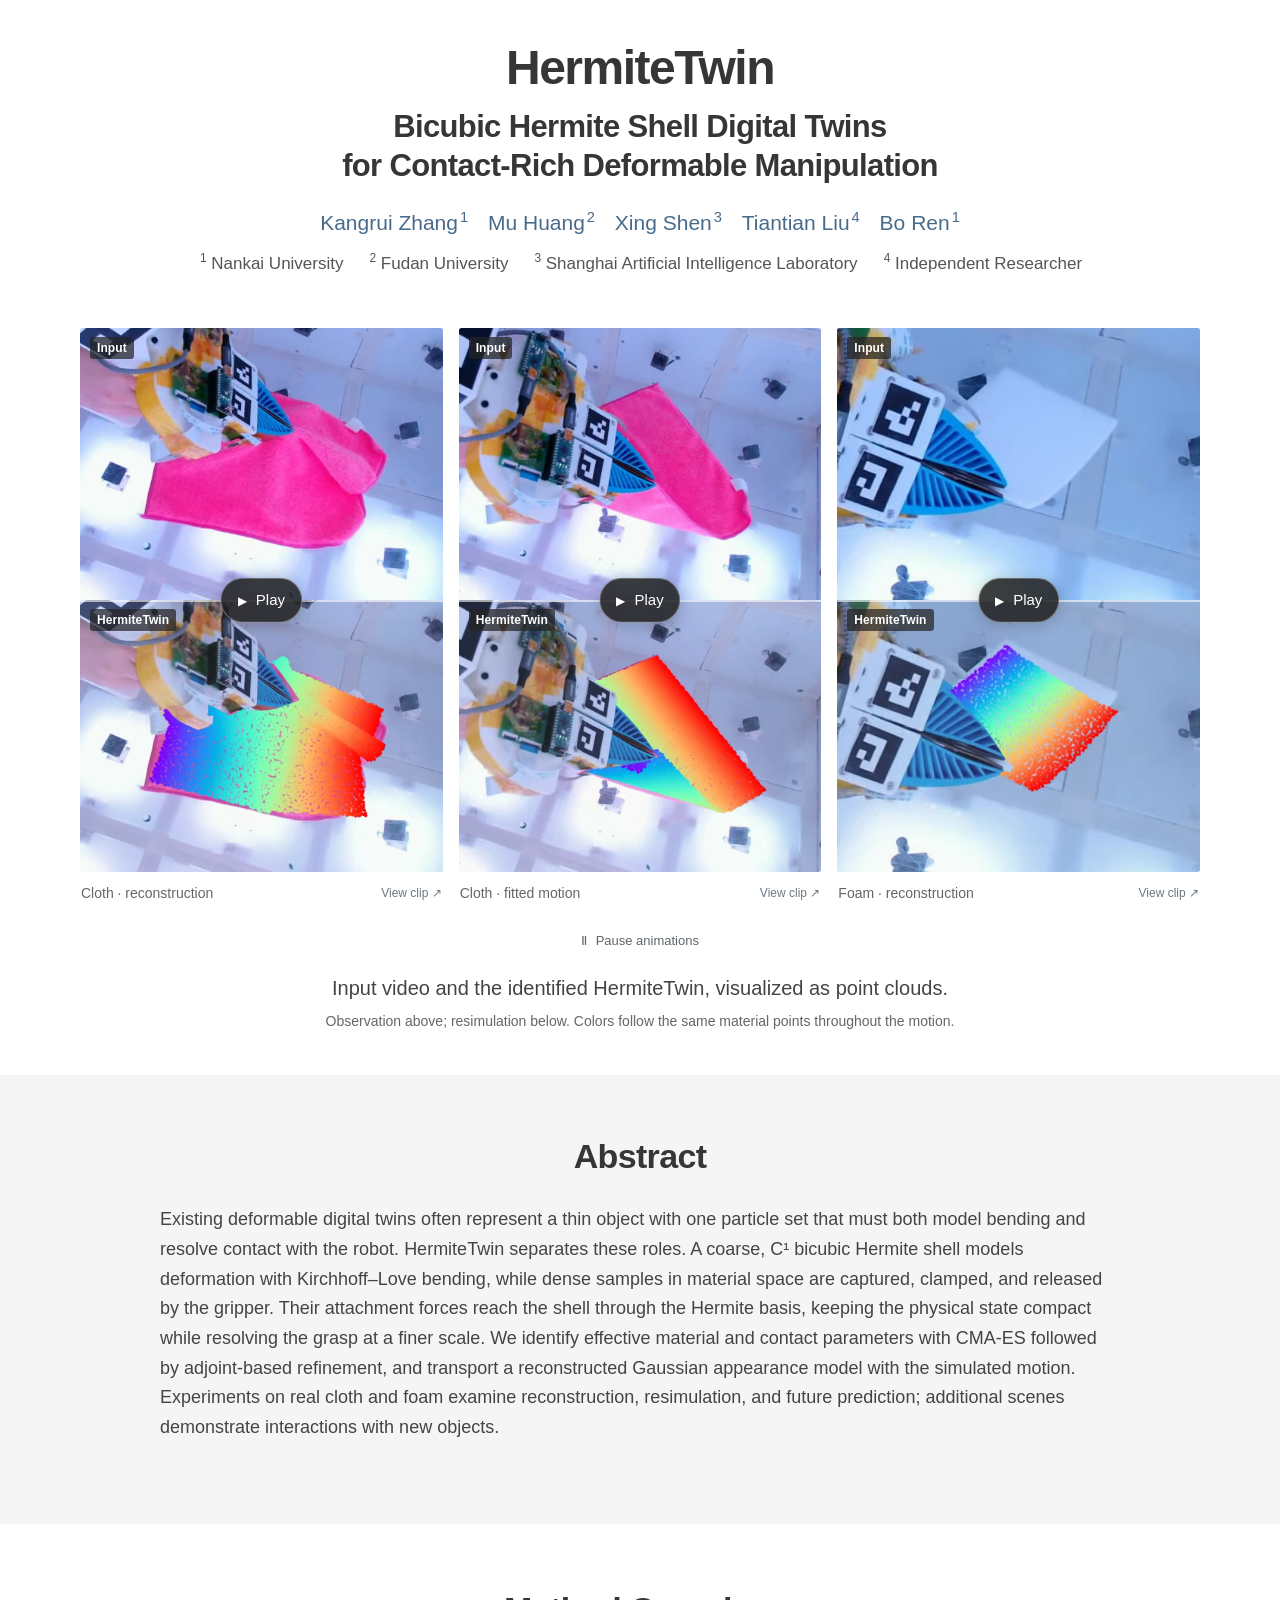
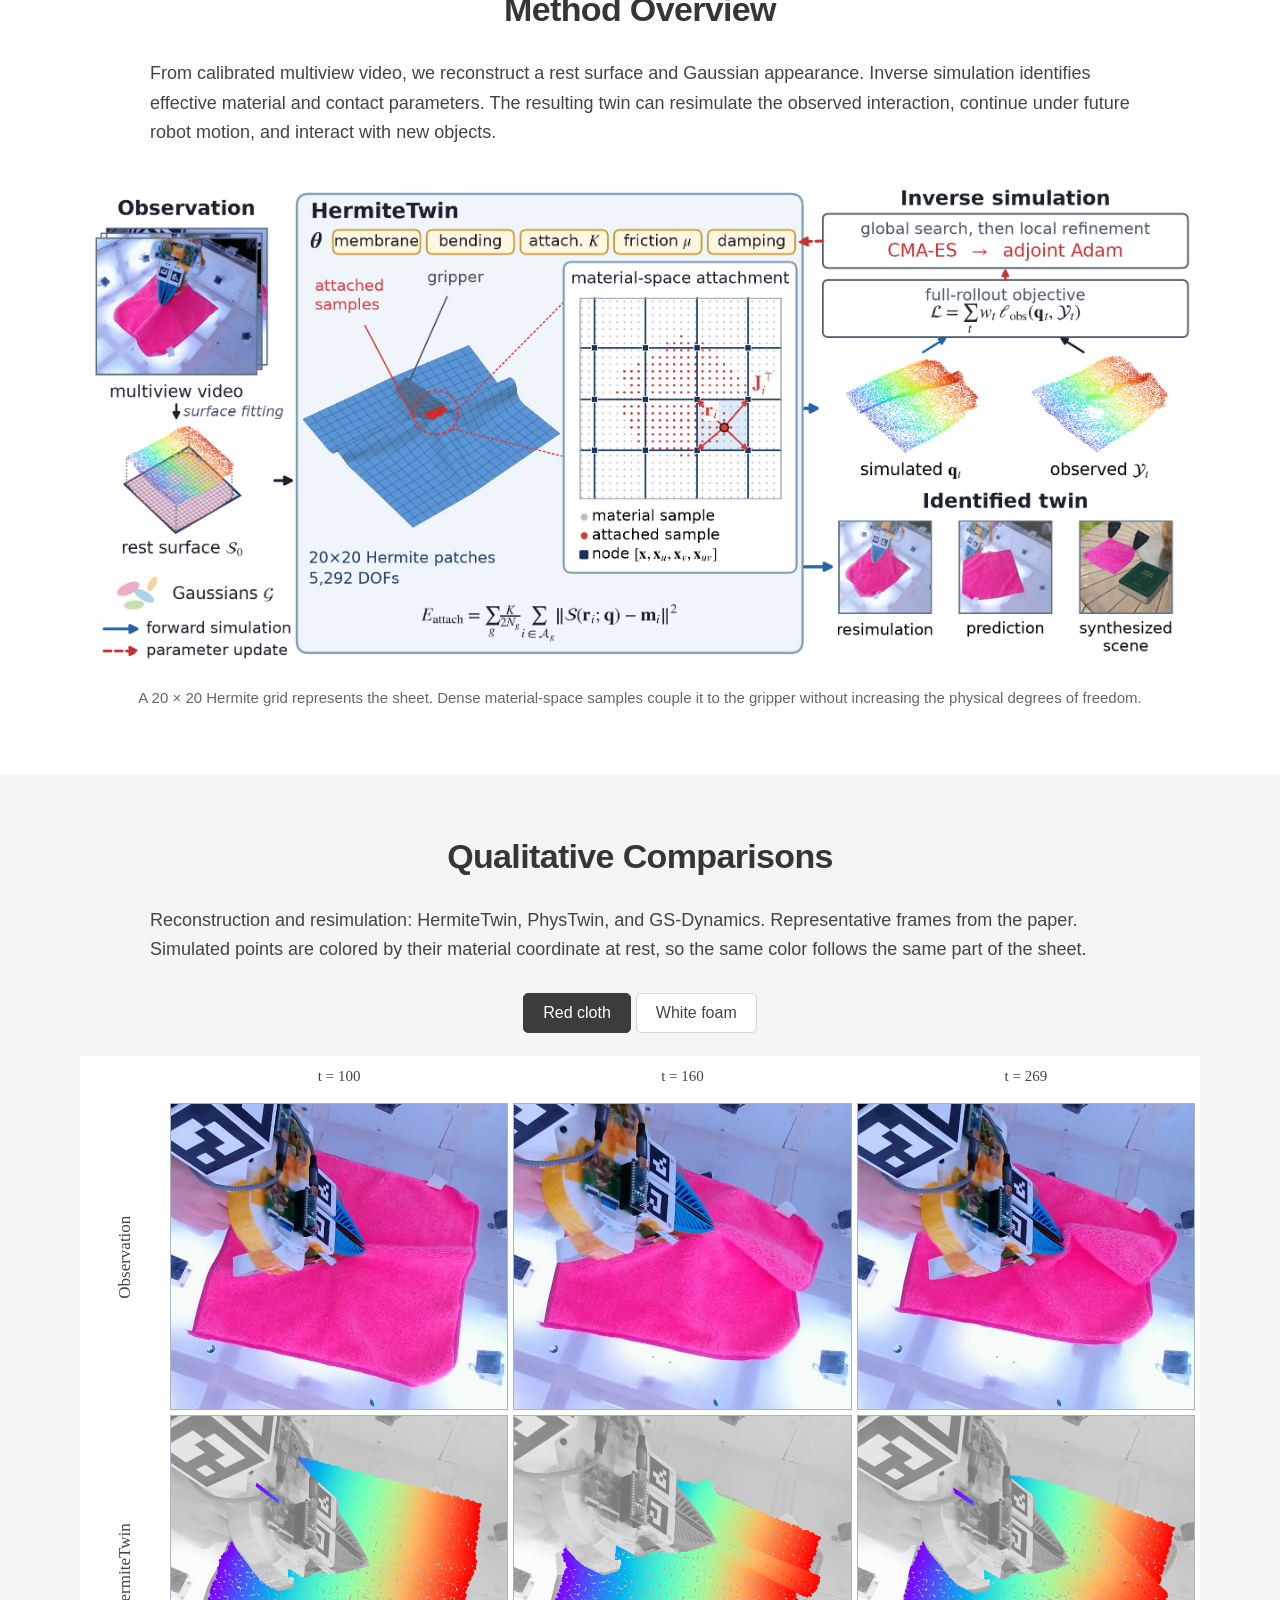
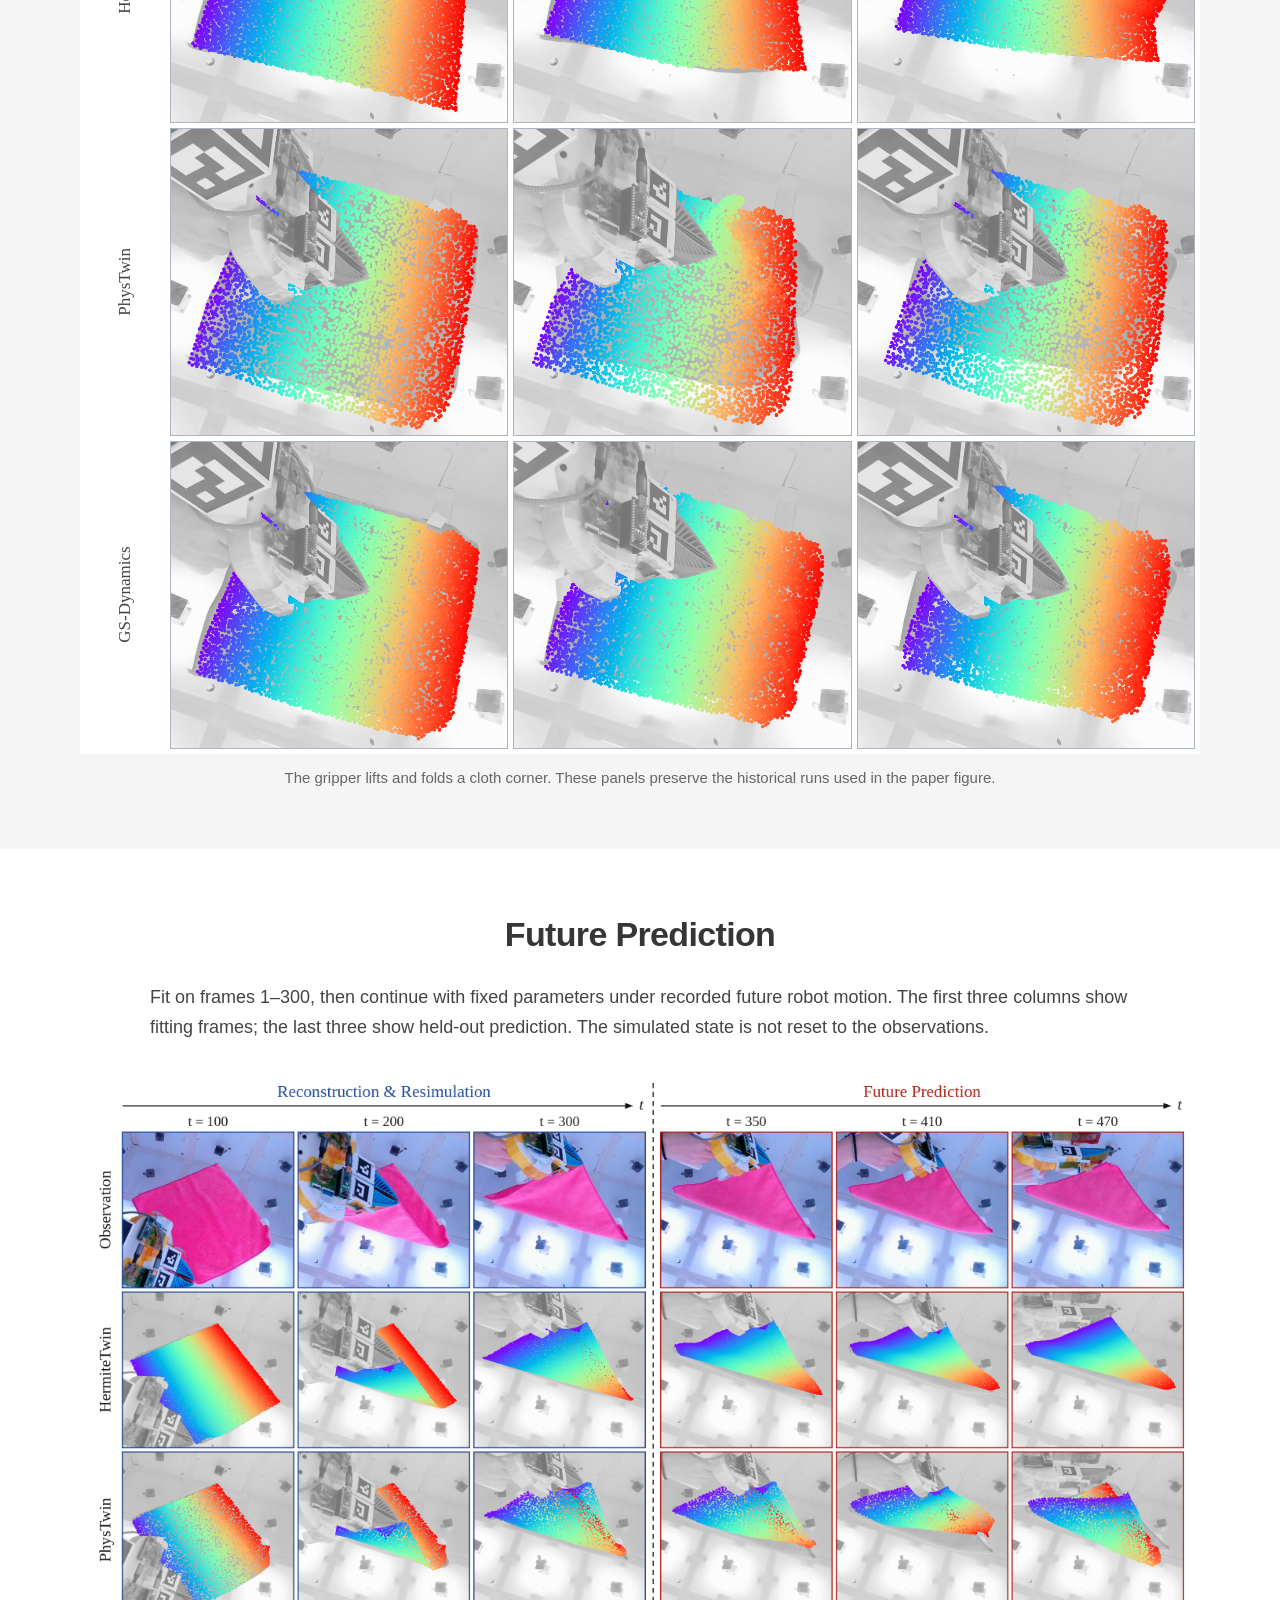
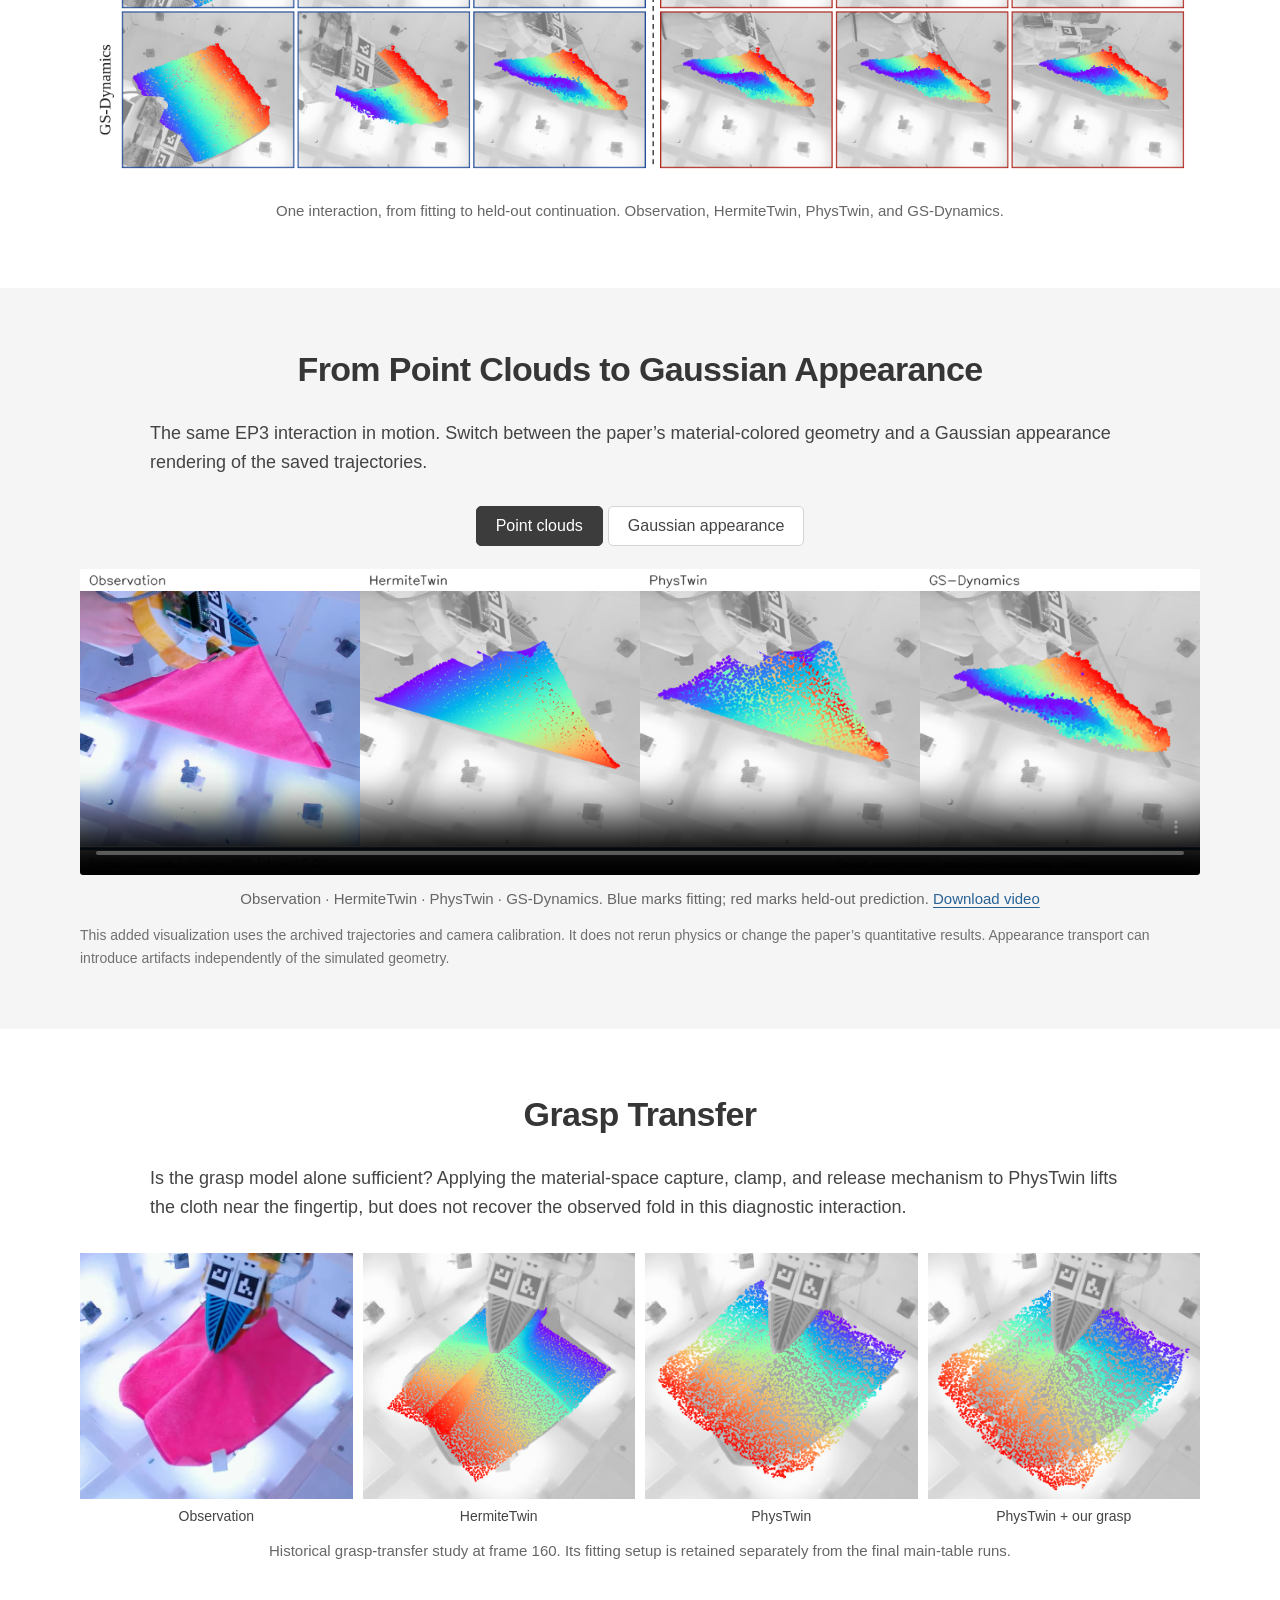
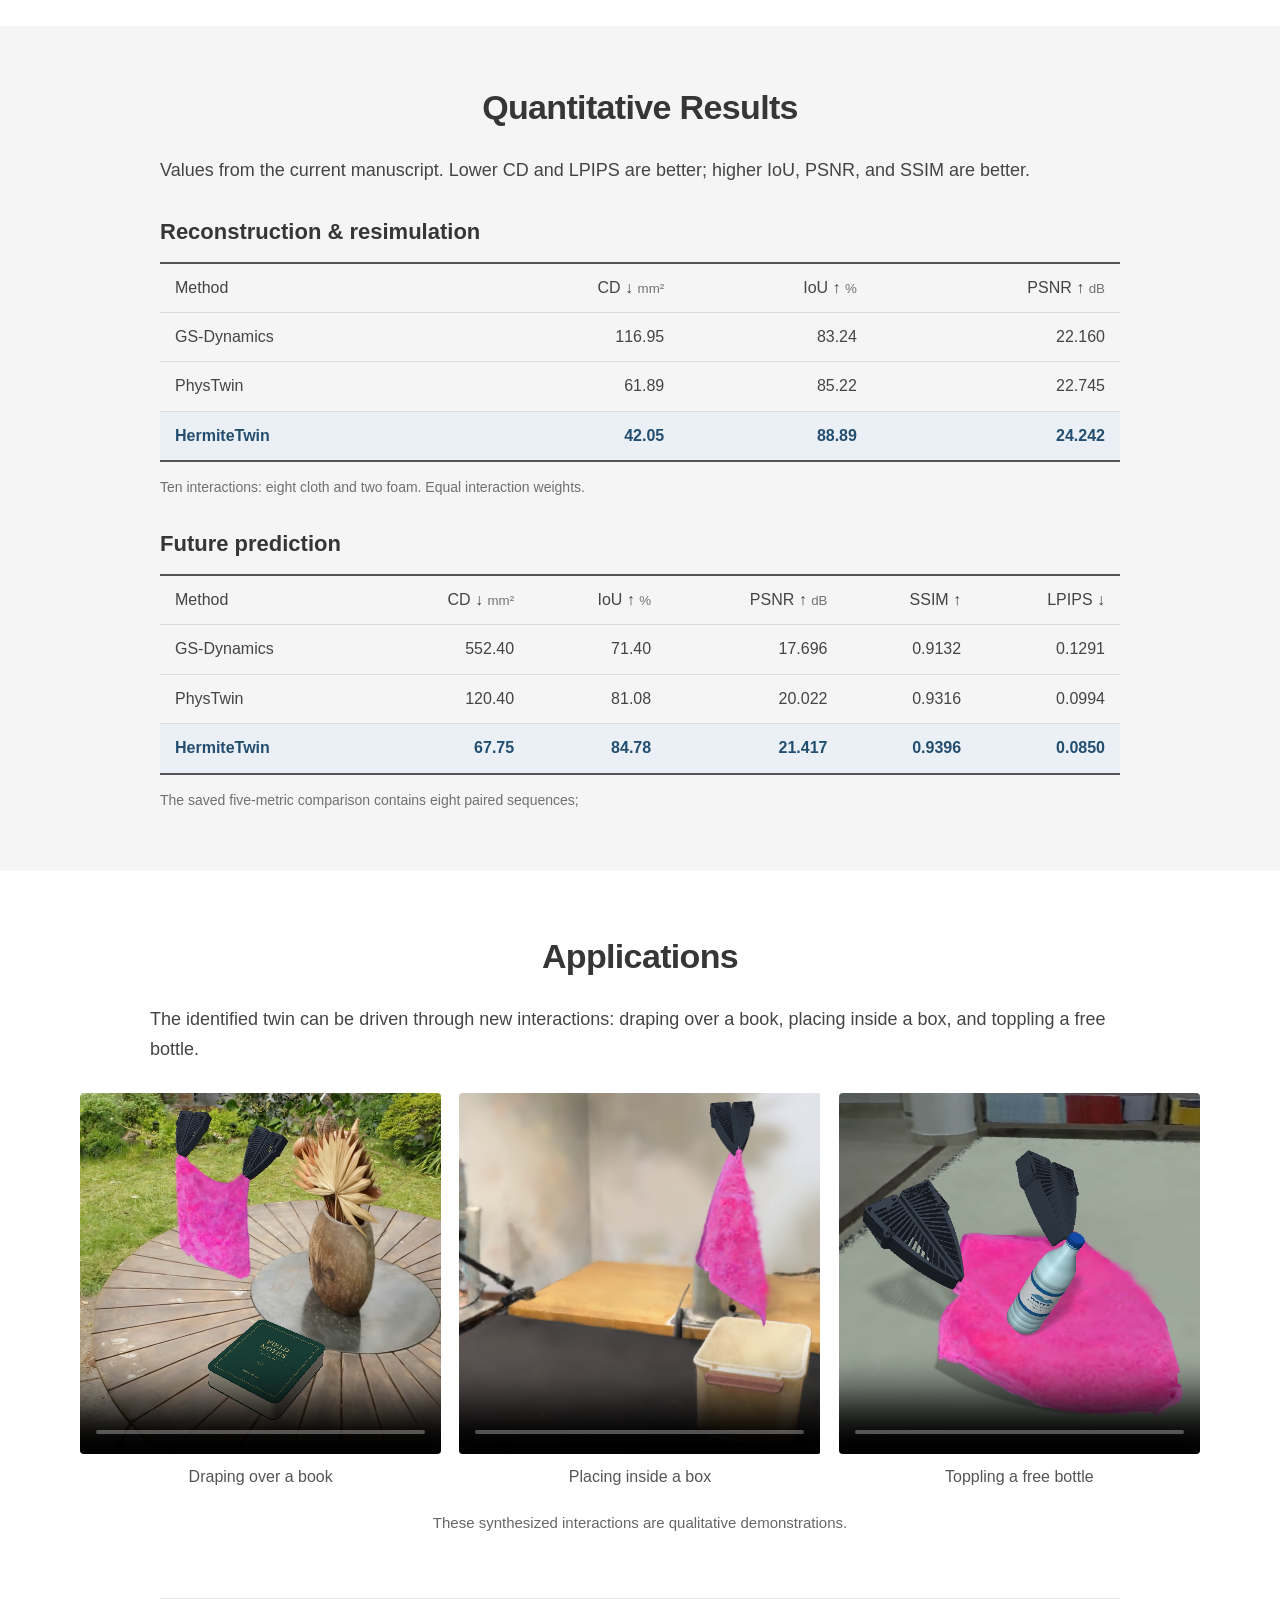
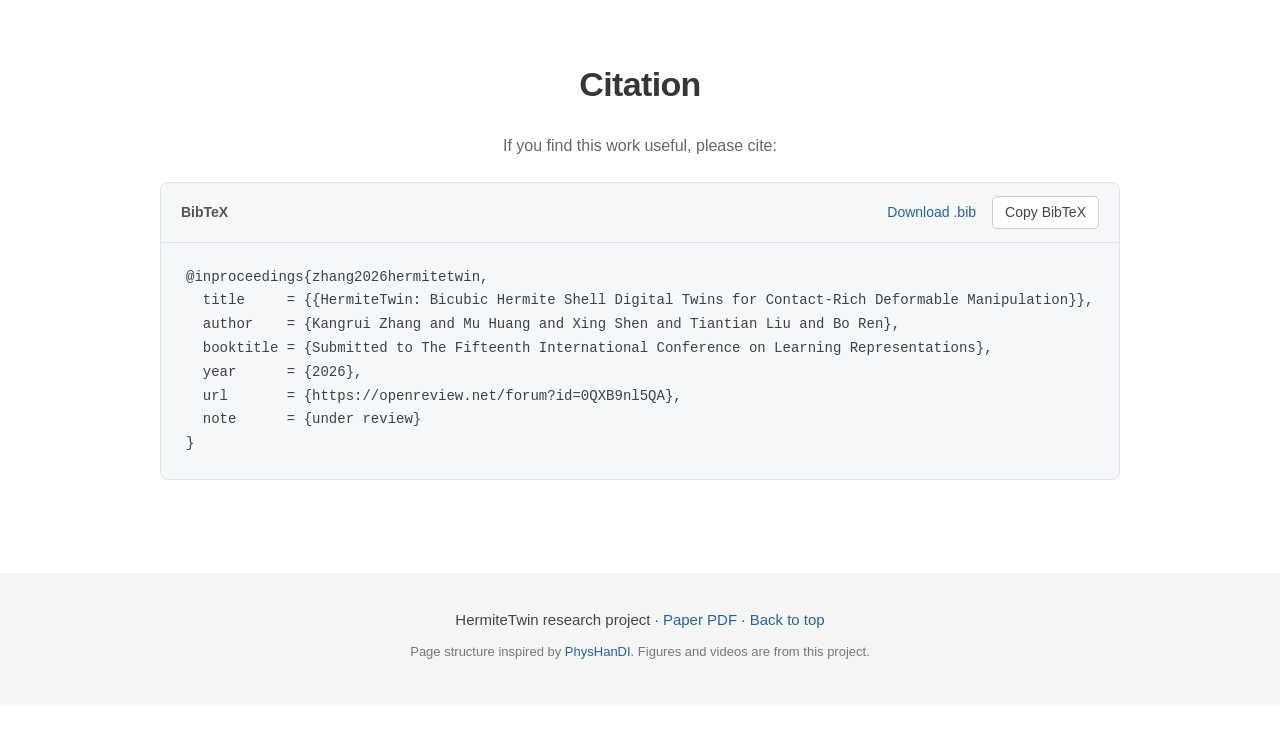
==== commit 376b42b1: "Display author names without profile links" ====
--- a/index.html
+++ b/index.html
@@ -3,7 +3,7 @@
 <body><a class="skip" href="#abstract">Skip to content</a>
 <header class="paper-header" id="top">
 <h1><span class="project-name">HermiteTwin</span><span class="project-title">Bicubic Hermite Shell Digital Twins <br>for Contact-Rich Deformable Manipulation</span></h1>
-<p class="authors"><span class="author"><a href="https://openreview.net/profile?id=~Kangrui_Zhang1" target="_blank" rel="noopener">Kangrui Zhang</a><sup>1</sup></span> <span class="author"><a href="https://openreview.net/profile?id=~Mu_Huang1" target="_blank" rel="noopener">Mu Huang</a><sup>2</sup></span> <span class="author"><a href="https://openreview.net/profile?id=~Xing_Shen2" target="_blank" rel="noopener">Xing Shen</a><sup>3</sup></span> <span class="author"><a href="https://tiantianliu.cn/" target="_blank" rel="noopener">Tiantian Liu</a><sup>4</sup></span> <span class="author"><a href="https://openreview.net/profile?id=~Bo_Ren1" target="_blank" rel="noopener">Bo Ren</a><sup>1</sup></span></p><p class="affiliations"><span><sup>1</sup> Nankai University</span><span><sup>2</sup> Fudan University</span><span><sup>3</sup> Shanghai Artificial Intelligence Laboratory</span><span><sup>4</sup> Independent Researcher</span></p>
+<p class="authors"><span class="author">Kangrui Zhang<sup>1</sup></span> <span class="author">Mu Huang<sup>2</sup></span> <span class="author">Xing Shen<sup>3</sup></span> <span class="author">Tiantian Liu<sup>4</sup></span> <span class="author">Bo Ren<sup>1</sup></span></p><p class="affiliations"><span><sup>1</sup> Nankai University</span><span><sup>2</sup> Fudan University</span><span><sup>3</sup> Shanghai Artificial Intelligence Laboratory</span><span><sup>4</sup> Independent Researcher</span></p>
 
 </header>
 <main>
--- a/style.css
+++ b/style.css
@@ -18,7 +18,6 @@
 
 .affiliations{display:flex;justify-content:center;flex-wrap:wrap;gap:6px 24px;margin:-8px auto 12px;max-width:950px;color:#555;font-size:17px;line-height:1.6}
 .authors .author{display:inline-block;margin:0 7px}.authors sup,.affiliations sup{font-size:.7em;margin-left:2px}.author-notes{font-size:14px;color:#777;margin:0 0 22px}
-.authors .author a{color:#2874a6;text-decoration:none}.authors .author a:hover{text-decoration:underline}.authors .author a:focus-visible{outline:2px solid #2874a6;outline-offset:3px}
 .citation-section{border-top:1px solid #e8e8e8}.citation-intro{text-align:center;color:#666;font-size:16px;margin-bottom:22px}
 .citation-box{background:#f6f7f8;border:1px solid #e1e4e7;border-radius:8px;overflow:hidden}
 .citation-tools{display:flex;align-items:center;justify-content:space-between;gap:16px;flex-wrap:wrap;padding:13px 20px;border-bottom:1px solid #e1e4e7;font-size:14px}
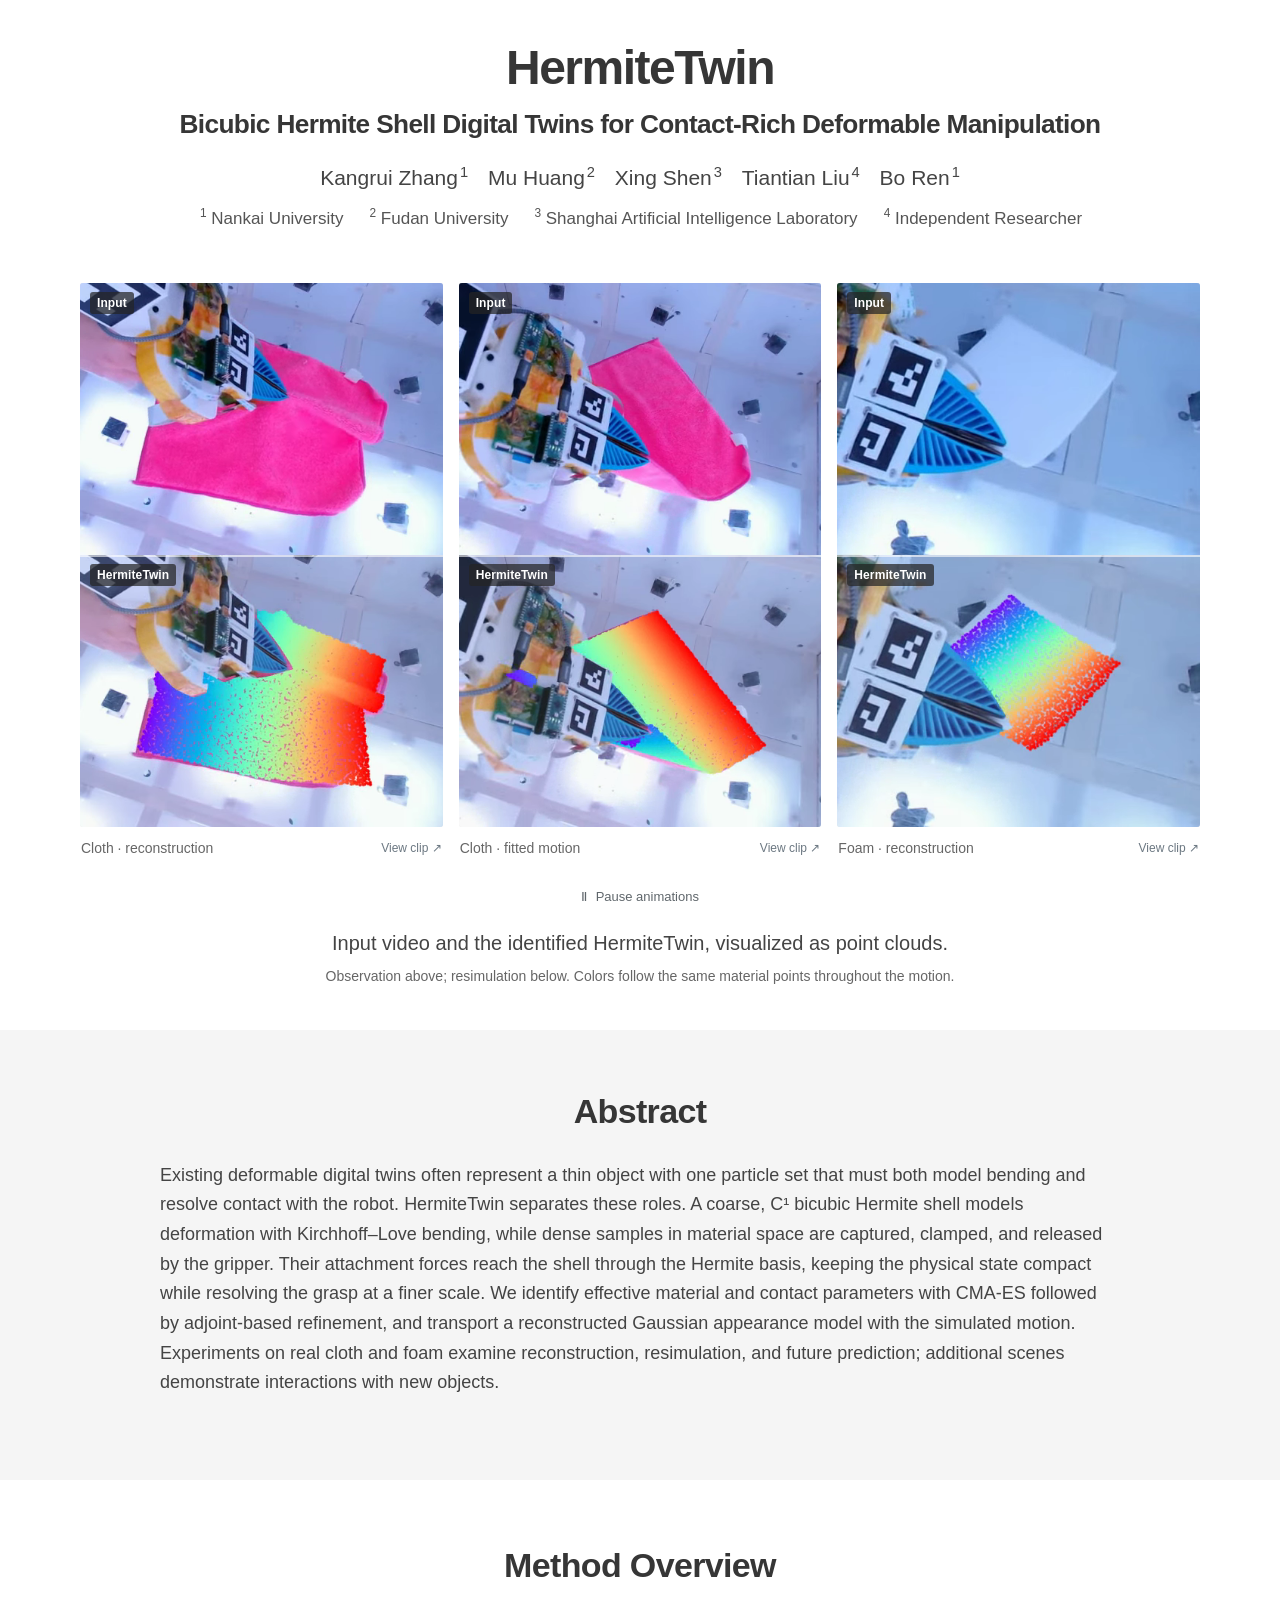
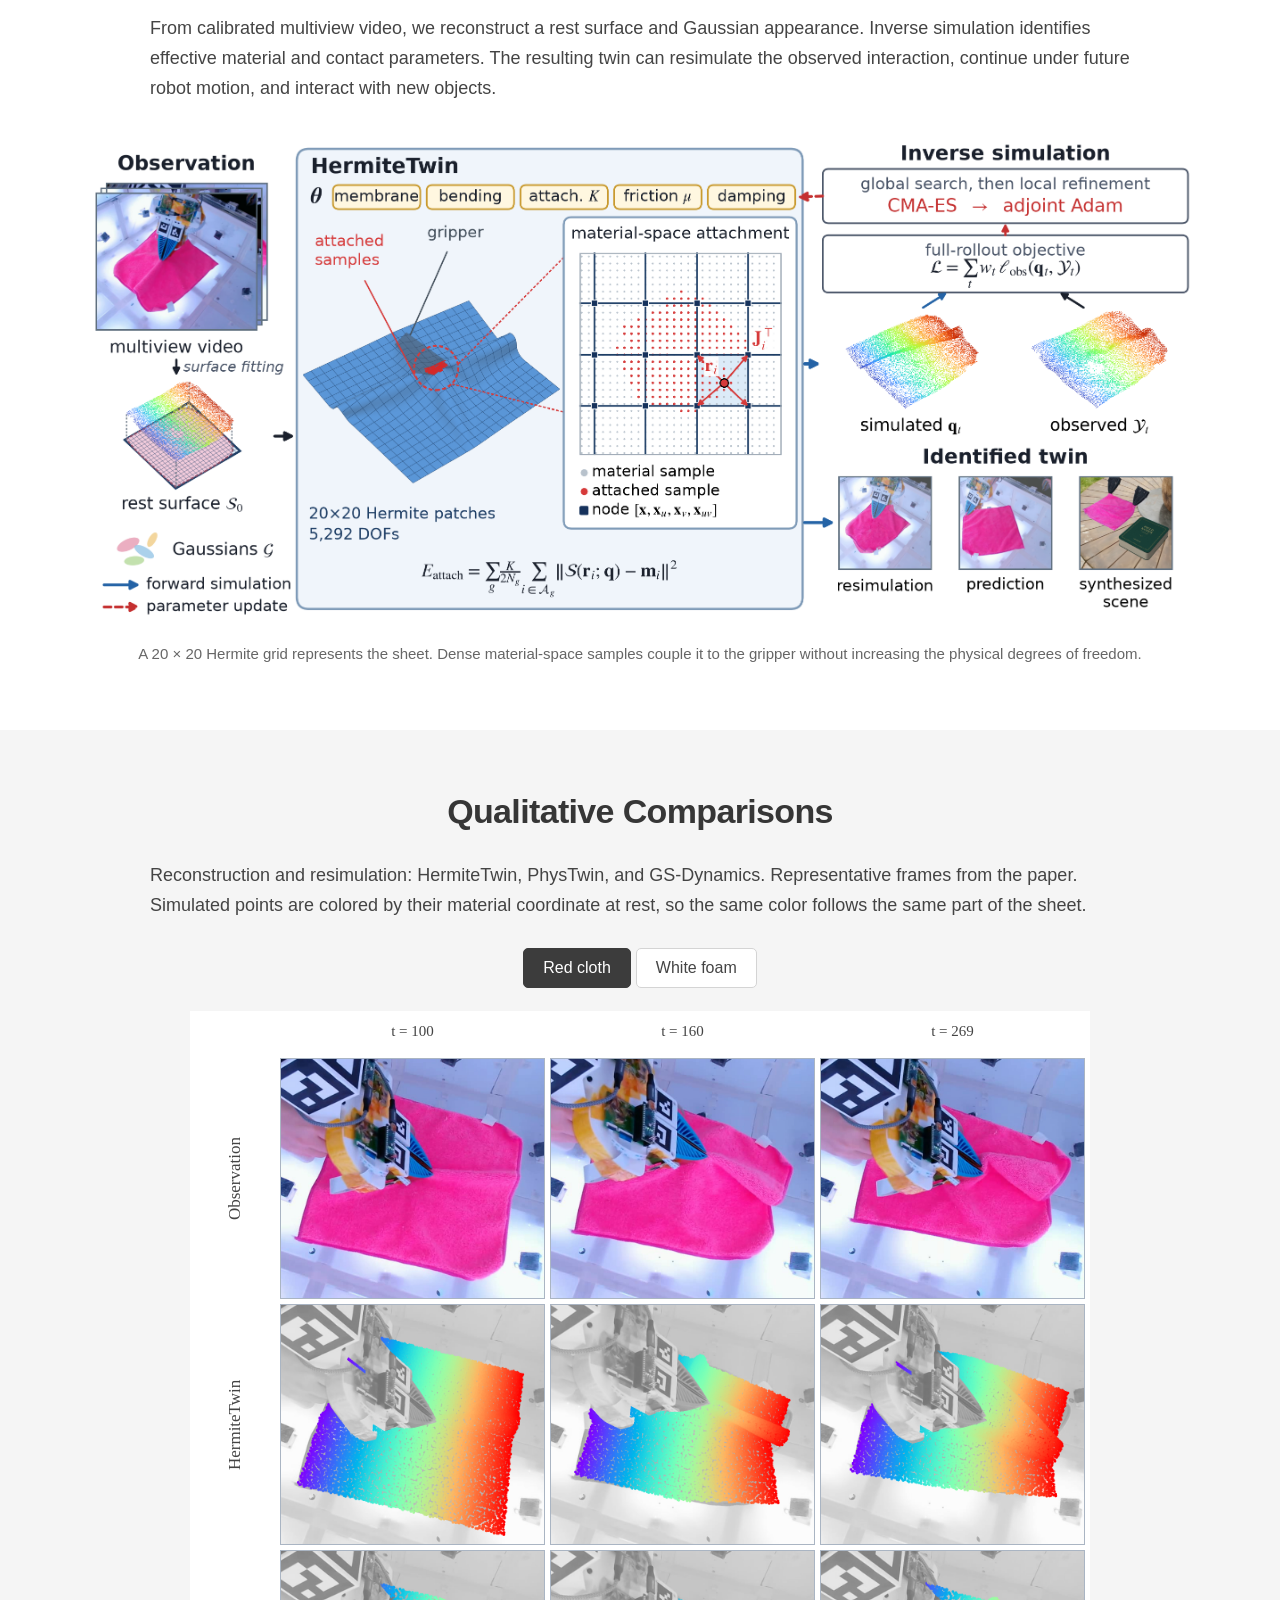
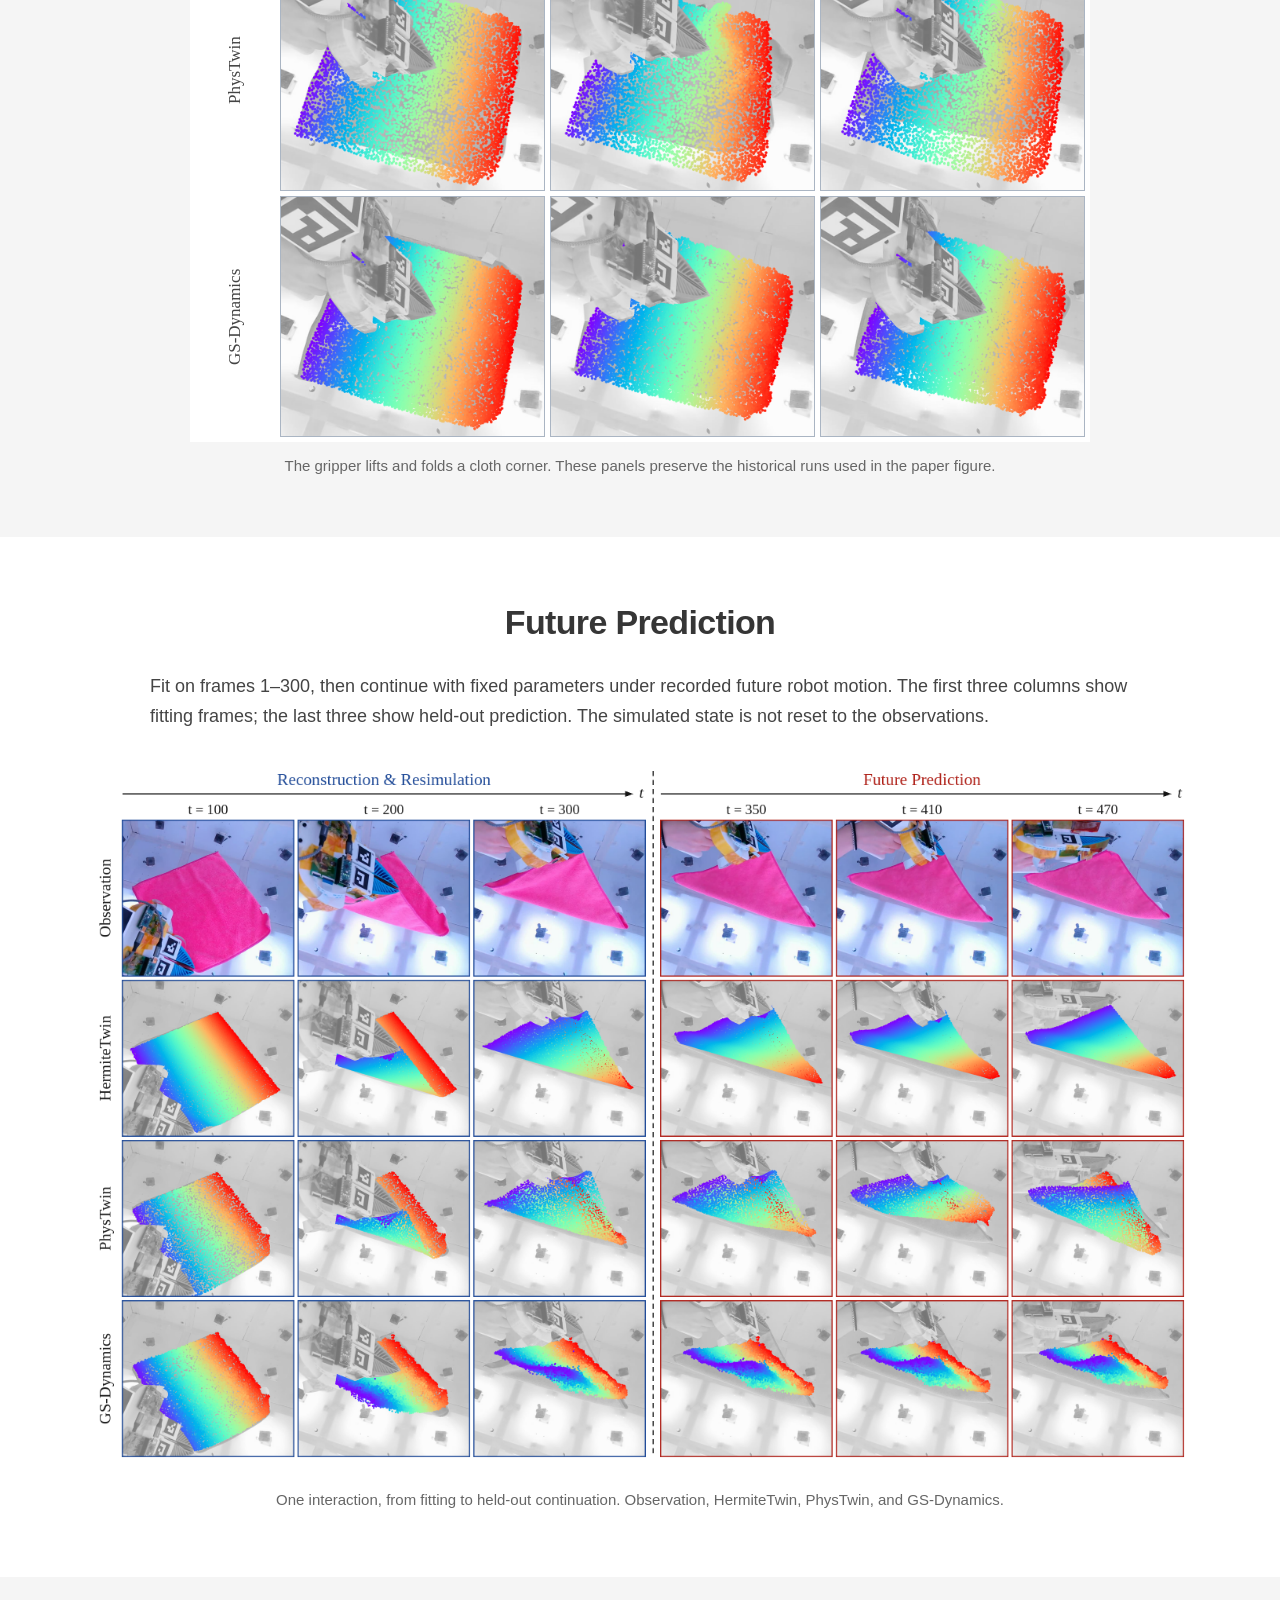
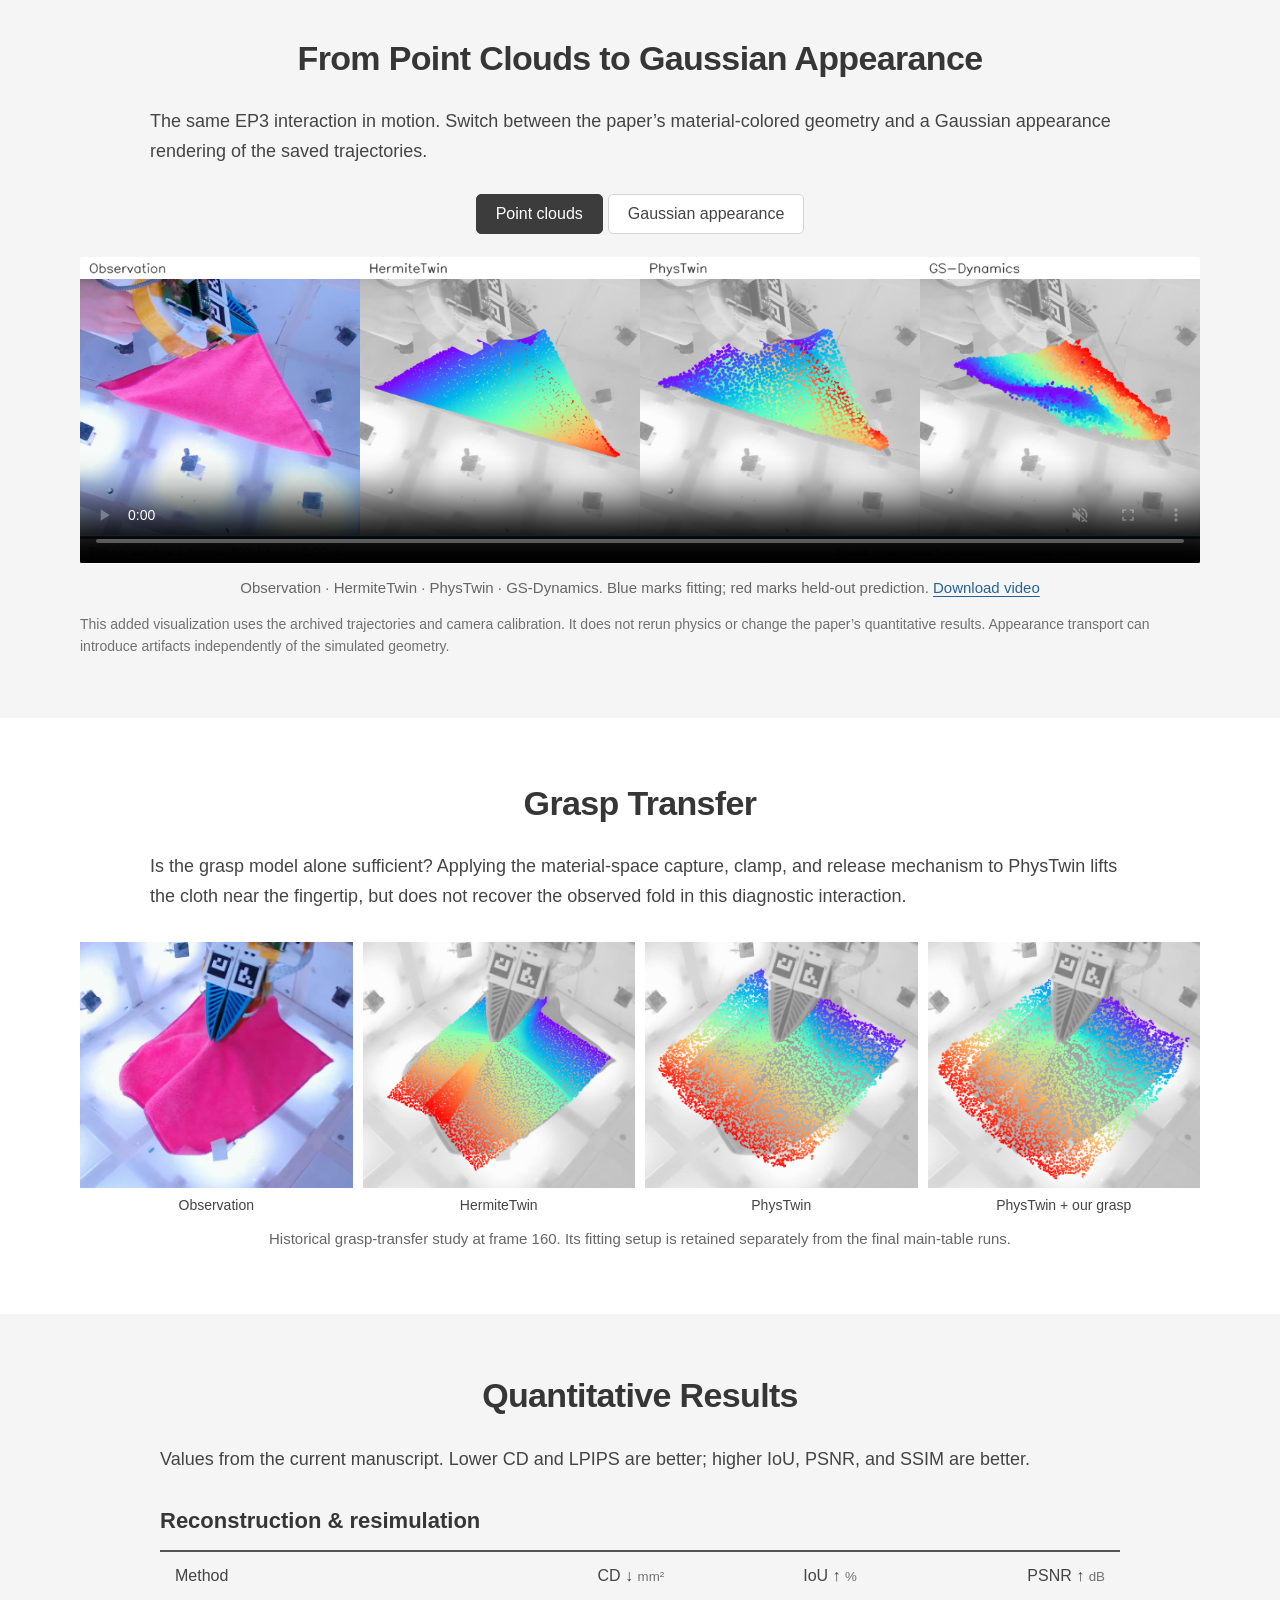
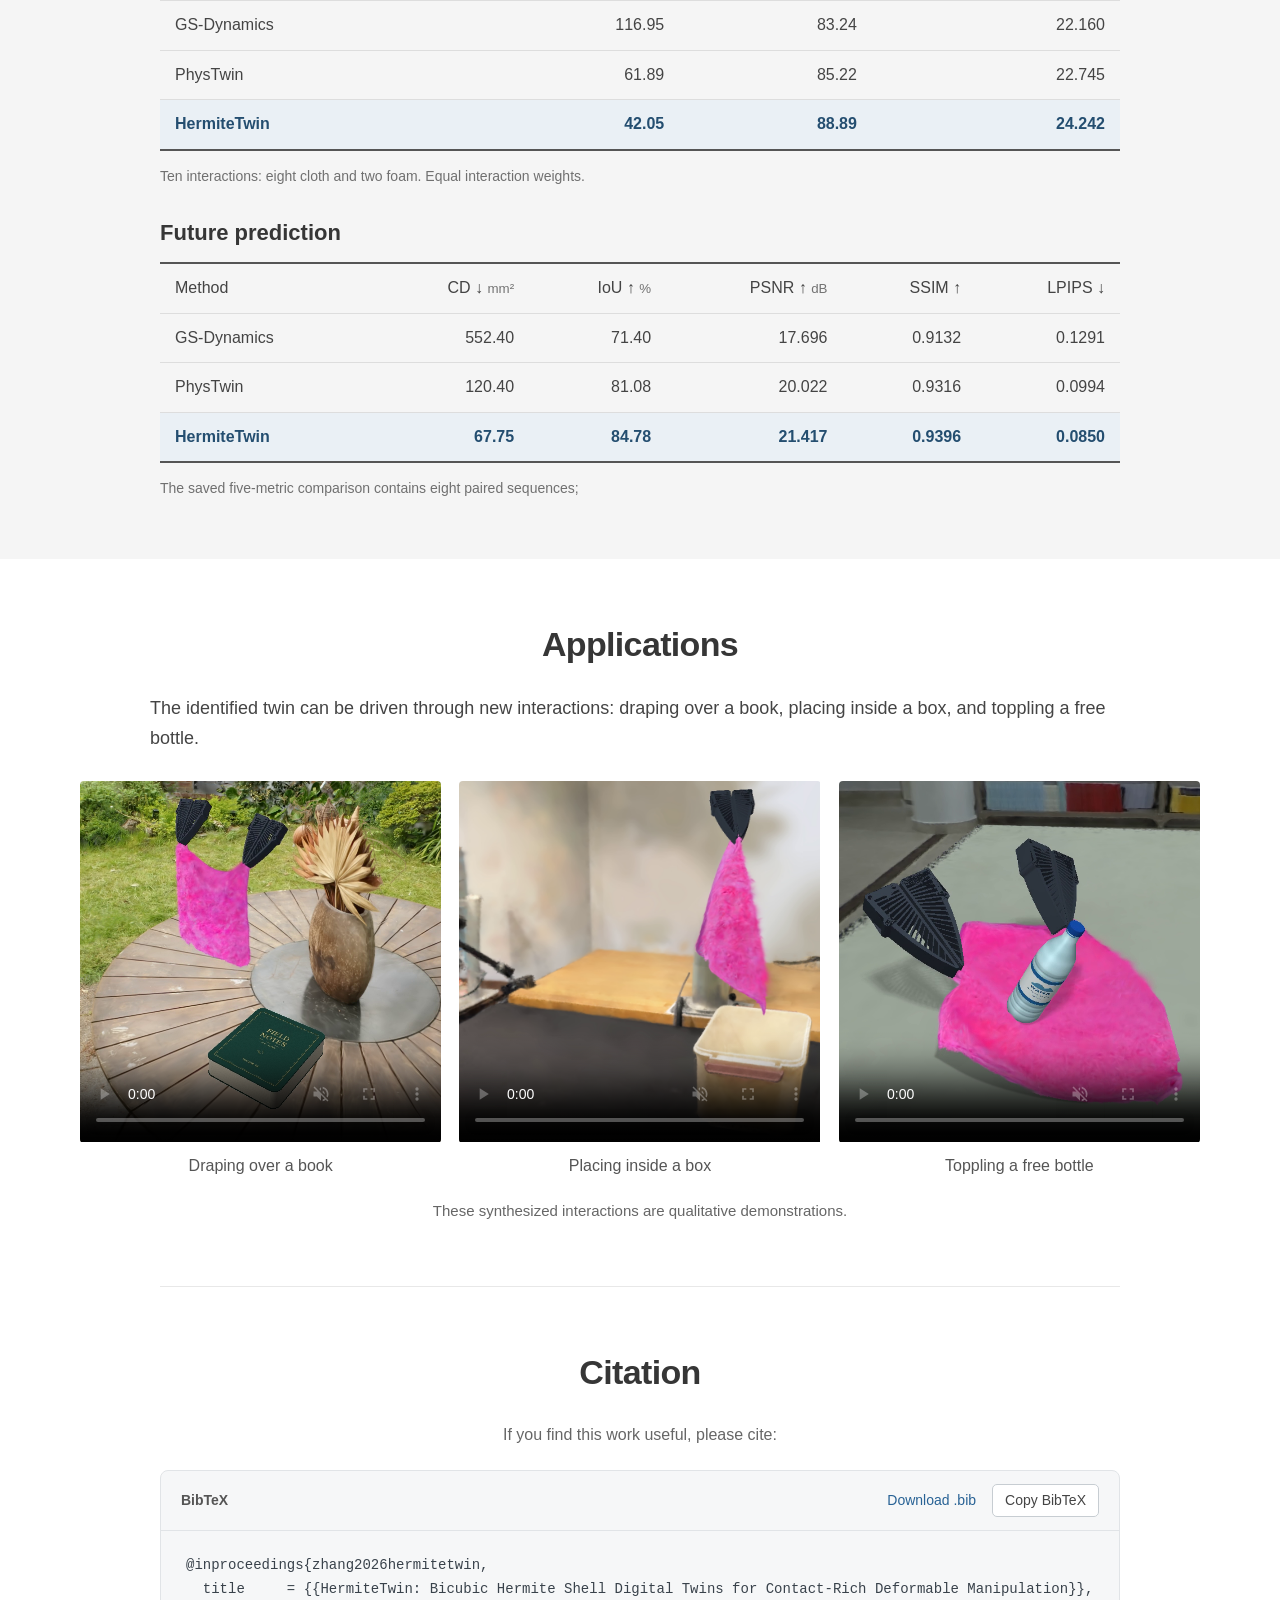
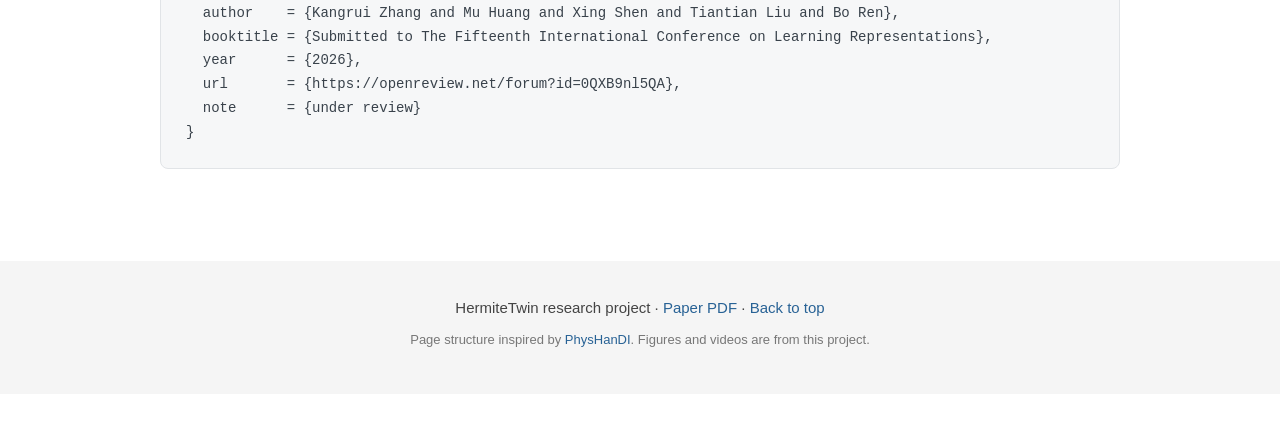
==== commit 7afbb42b: "Keep the desktop title on one line and reduce comparison figure size" ====
--- a/index.html
+++ b/index.html
@@ -2,7 +2,7 @@
 <html lang="en"><head><meta charset="utf-8"><meta name="viewport" content="width=device-width, initial-scale=1"><meta name="description" content="HermiteTwin: Bicubic Hermite Shell Digital Twins for Contact-Rich Deformable Manipulation."><meta name="theme-color" content="#ffffff"><title>HermiteTwin</title><link rel="icon" href="icon.svg" type="image/svg+xml"><link rel="stylesheet" href="style.css"><script src="app.js" defer></script></head>
 <body><a class="skip" href="#abstract">Skip to content</a>
 <header class="paper-header" id="top">
-<h1><span class="project-name">HermiteTwin</span><span class="project-title">Bicubic Hermite Shell Digital Twins <br>for Contact-Rich Deformable Manipulation</span></h1>
+<h1><span class="project-name">HermiteTwin</span><span class="project-title">Bicubic Hermite Shell Digital Twins for Contact-Rich Deformable Manipulation</span></h1>
 <p class="authors"><span class="author">Kangrui Zhang<sup>1</sup></span> <span class="author">Mu Huang<sup>2</sup></span> <span class="author">Xing Shen<sup>3</sup></span> <span class="author">Tiantian Liu<sup>4</sup></span> <span class="author">Bo Ren<sup>1</sup></span></p><p class="affiliations"><span><sup>1</sup> Nankai University</span><span><sup>2</sup> Fudan University</span><span><sup>3</sup> Shanghai Artificial Intelligence Laboratory</span><span><sup>4</sup> Independent Researcher</span></p>
 
 </header>
--- a/style.css
+++ b/style.css
@@ -17,6 +17,9 @@
 .paired-media{aspect-ratio:2/3}.paired-media .clip-poster,.paired-media video{position:absolute;inset:0;width:100%;height:100%;object-fit:contain}.paired-media .clip-poster{z-index:0}.paired-media video{z-index:1;opacity:0}.paired-media.has-frame video{opacity:1}.paired-media:after{z-index:2}.media-label{z-index:4}.clip-play{position:absolute;z-index:3;left:50%;top:50%;transform:translate(-50%,-50%);background:#222d;color:#fff;border:1px solid #ffffff55;border-radius:24px;padding:9px 16px;font-size:15px;cursor:pointer;box-shadow:0 2px 15px #0003;white-space:nowrap}.clip-play span{font-size:12px;margin-right:5px}.paired-media.is-playing .clip-play{display:none}
 
 .affiliations{display:flex;justify-content:center;flex-wrap:wrap;gap:6px 24px;margin:-8px auto 12px;max-width:950px;color:#555;font-size:17px;line-height:1.6}
+.authors{color:#444}
+@media(min-width:900px){.paper-header{max-width:1600px}.project-title{font-size:clamp(20px,2.05vw,34px)}}
+#reconstruction .figure-scroll{max-width:900px;margin-left:auto;margin-right:auto}
 .authors .author{display:inline-block;margin:0 7px}.authors sup,.affiliations sup{font-size:.7em;margin-left:2px}.author-notes{font-size:14px;color:#777;margin:0 0 22px}
 .citation-section{border-top:1px solid #e8e8e8}.citation-intro{text-align:center;color:#666;font-size:16px;margin-bottom:22px}
 .citation-box{background:#f6f7f8;border:1px solid #e1e4e7;border-radius:8px;overflow:hidden}
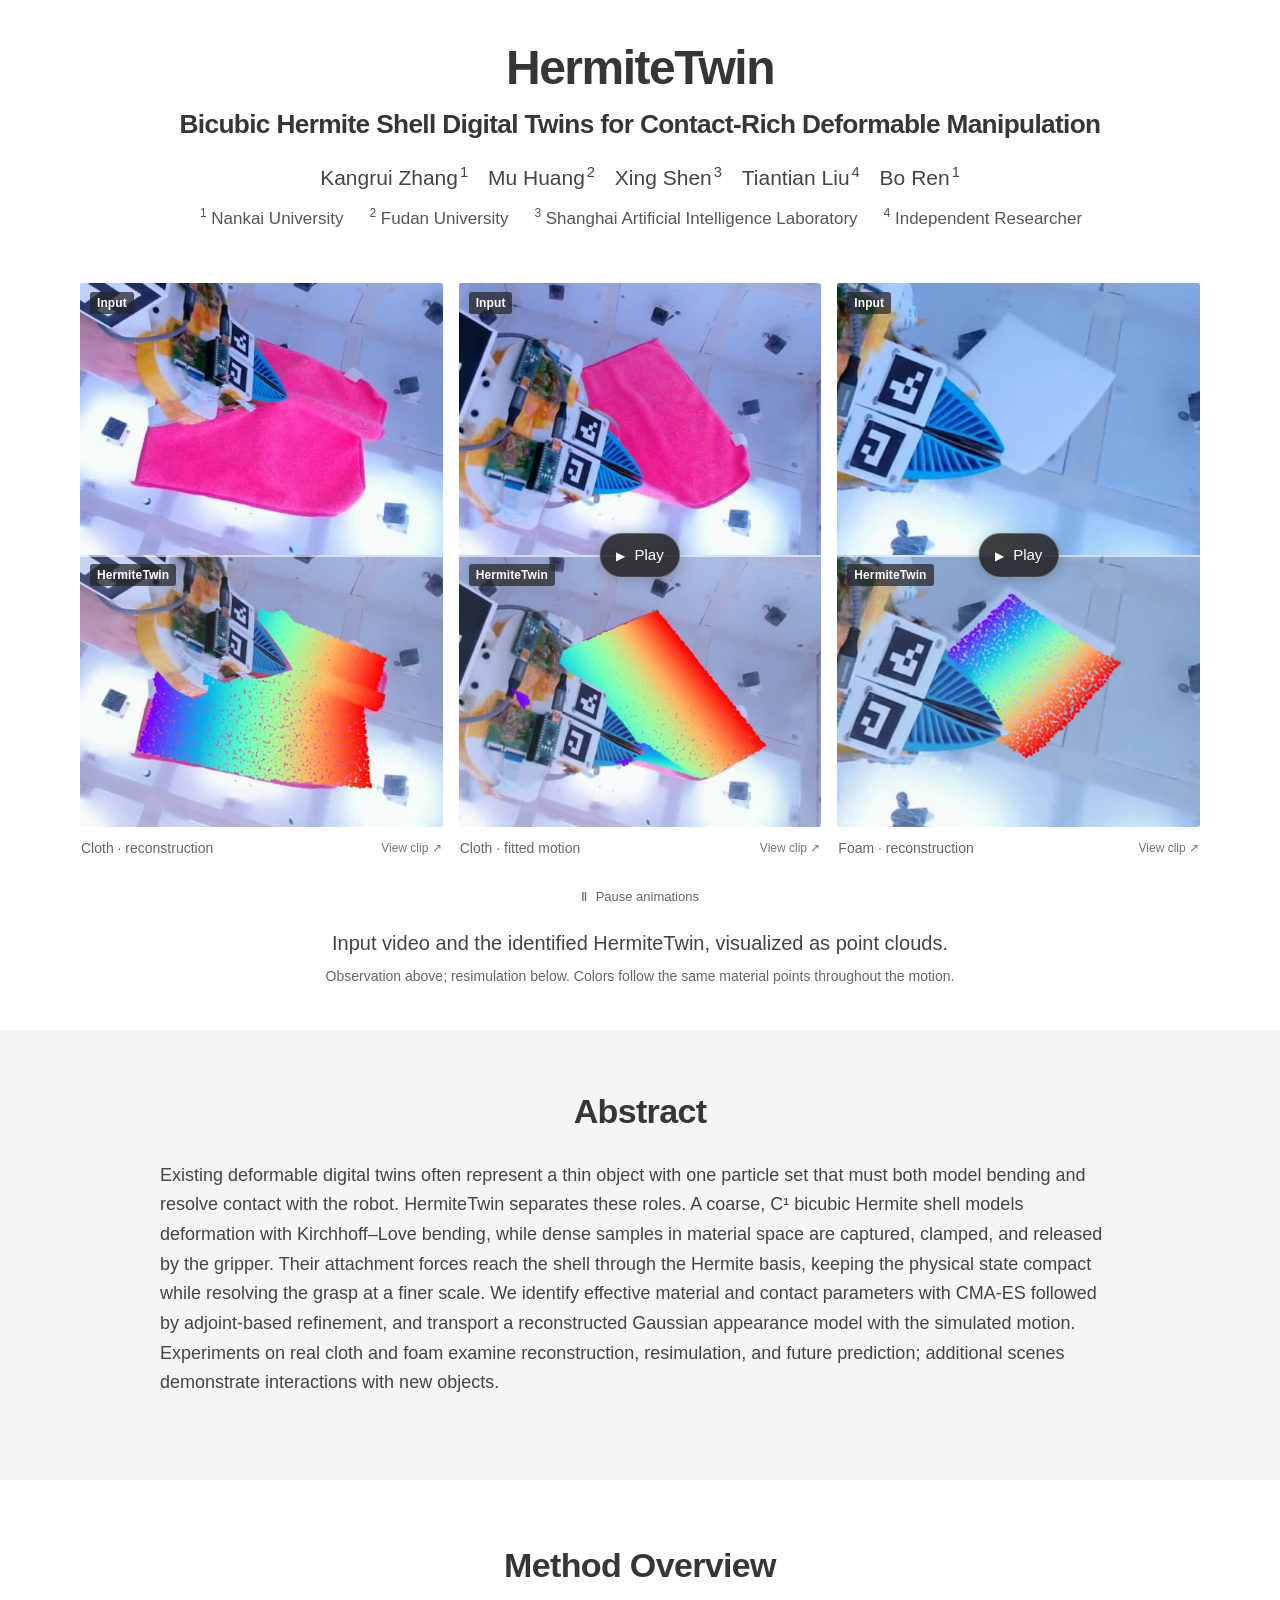
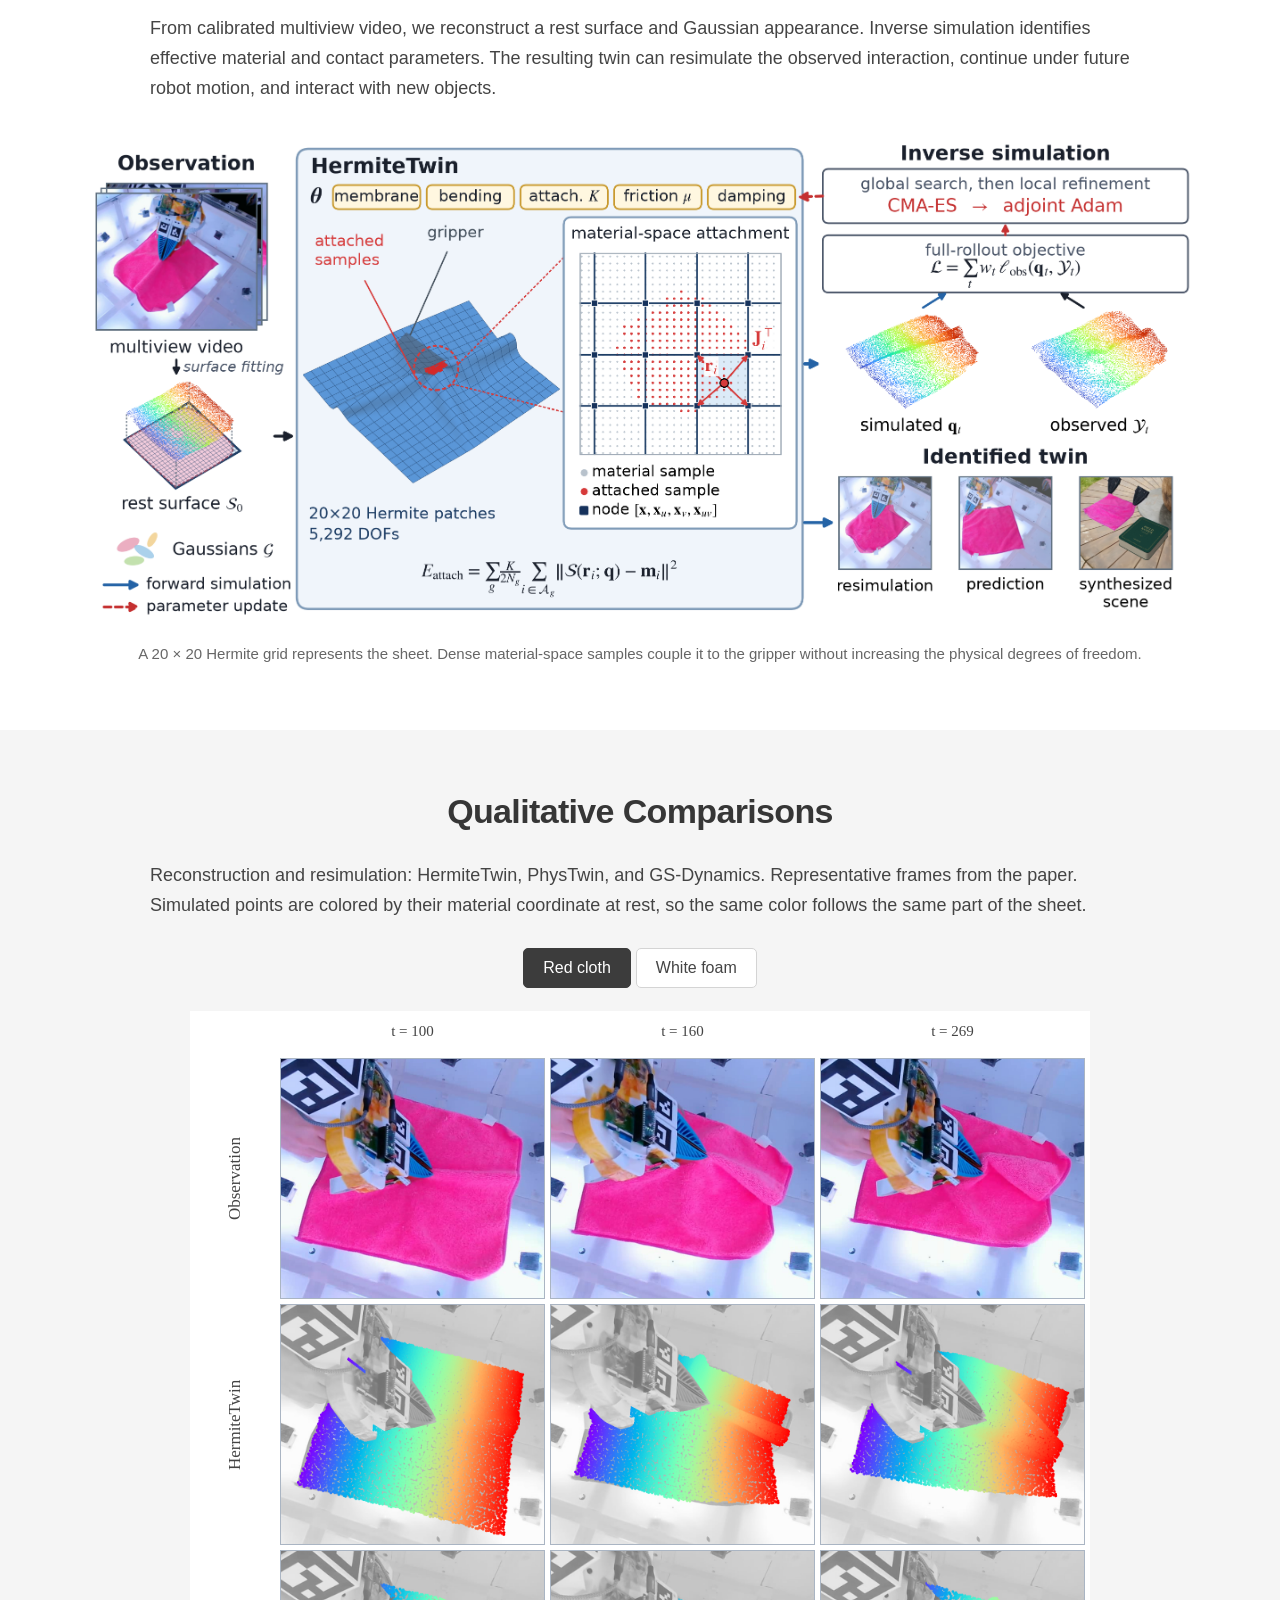
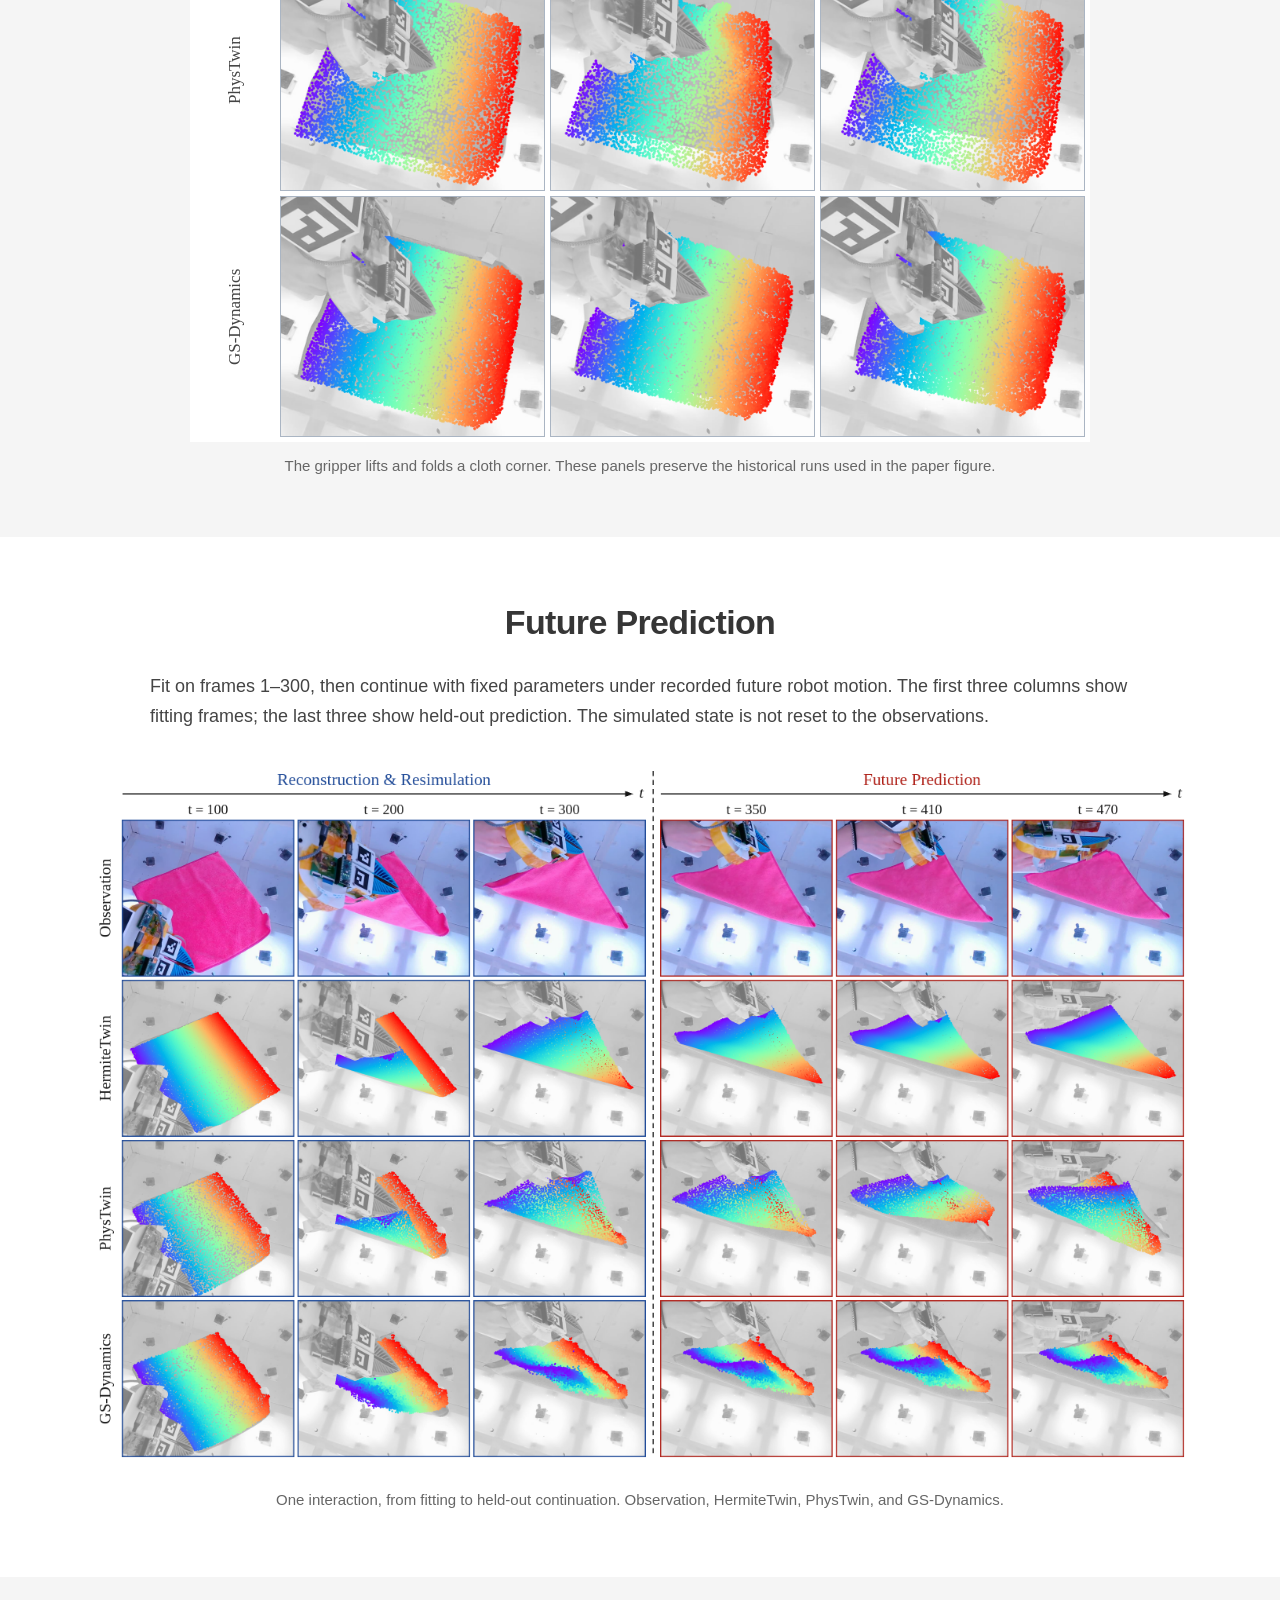
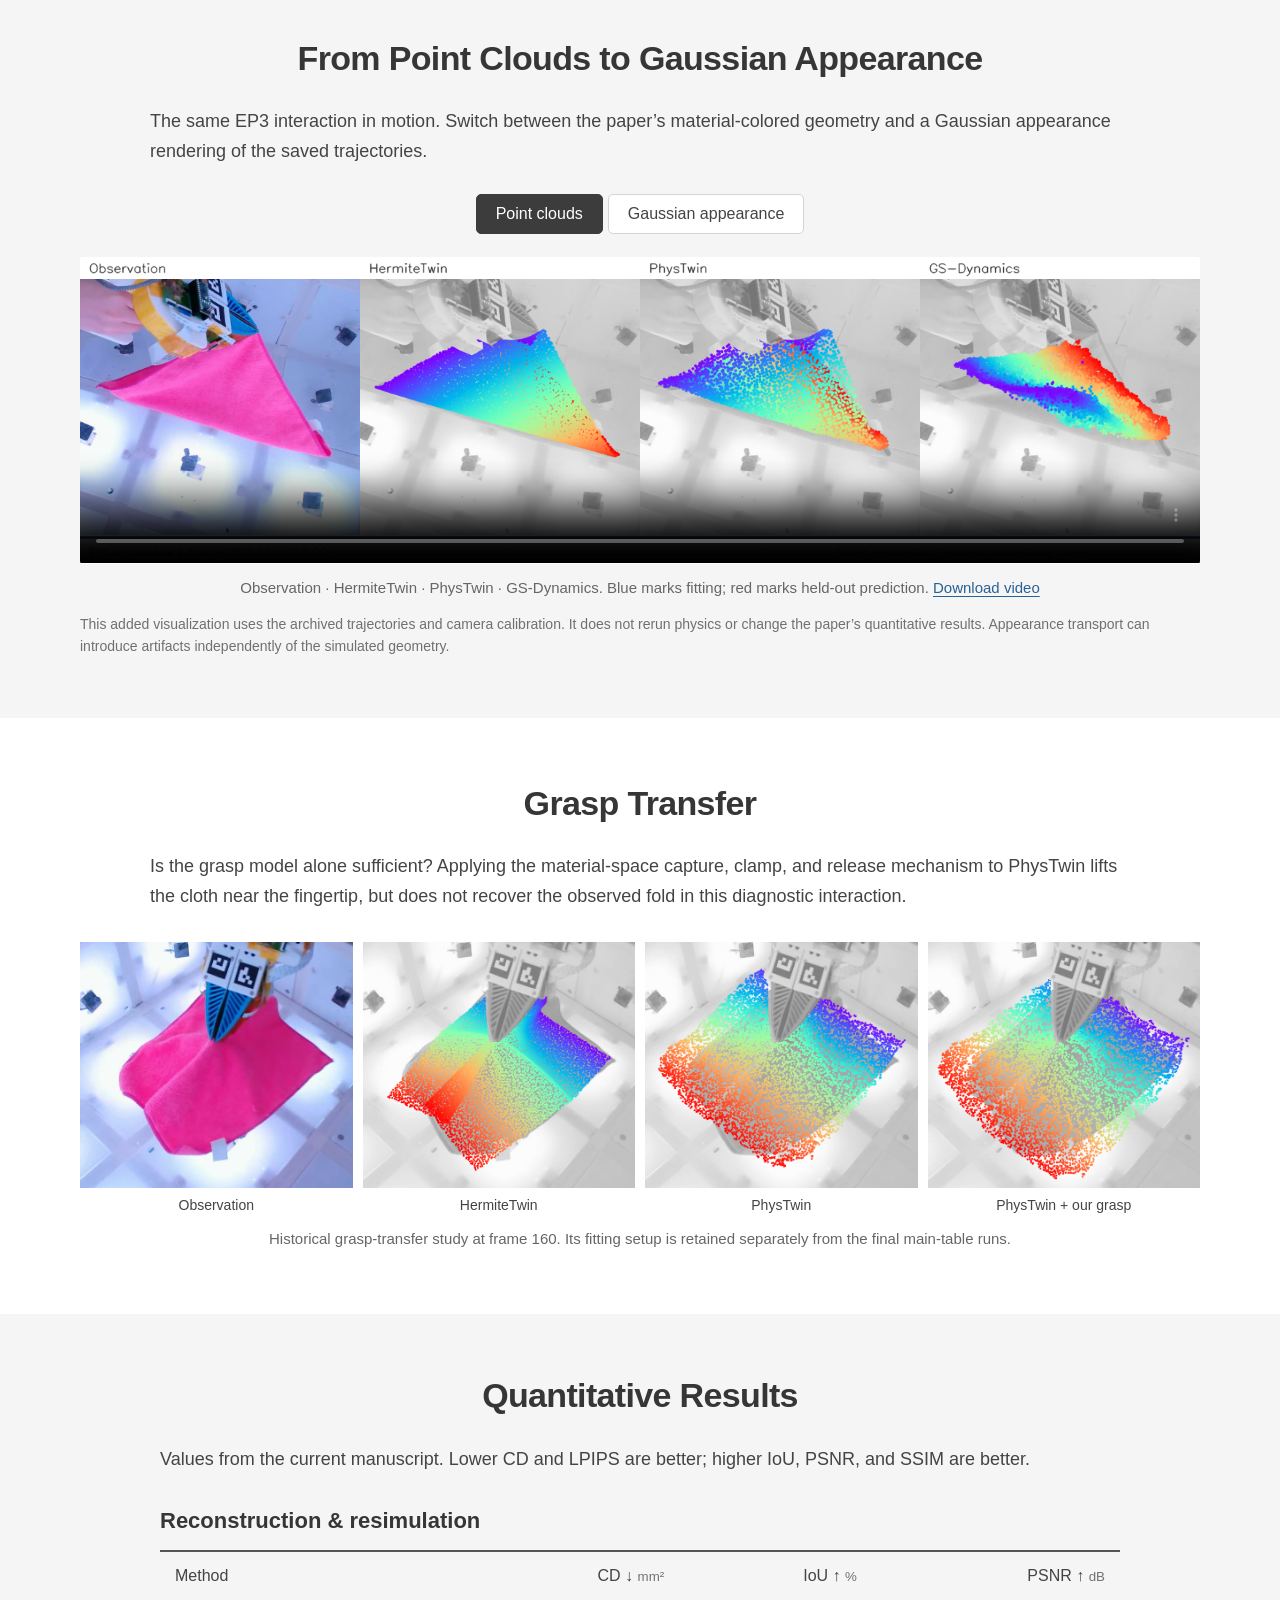
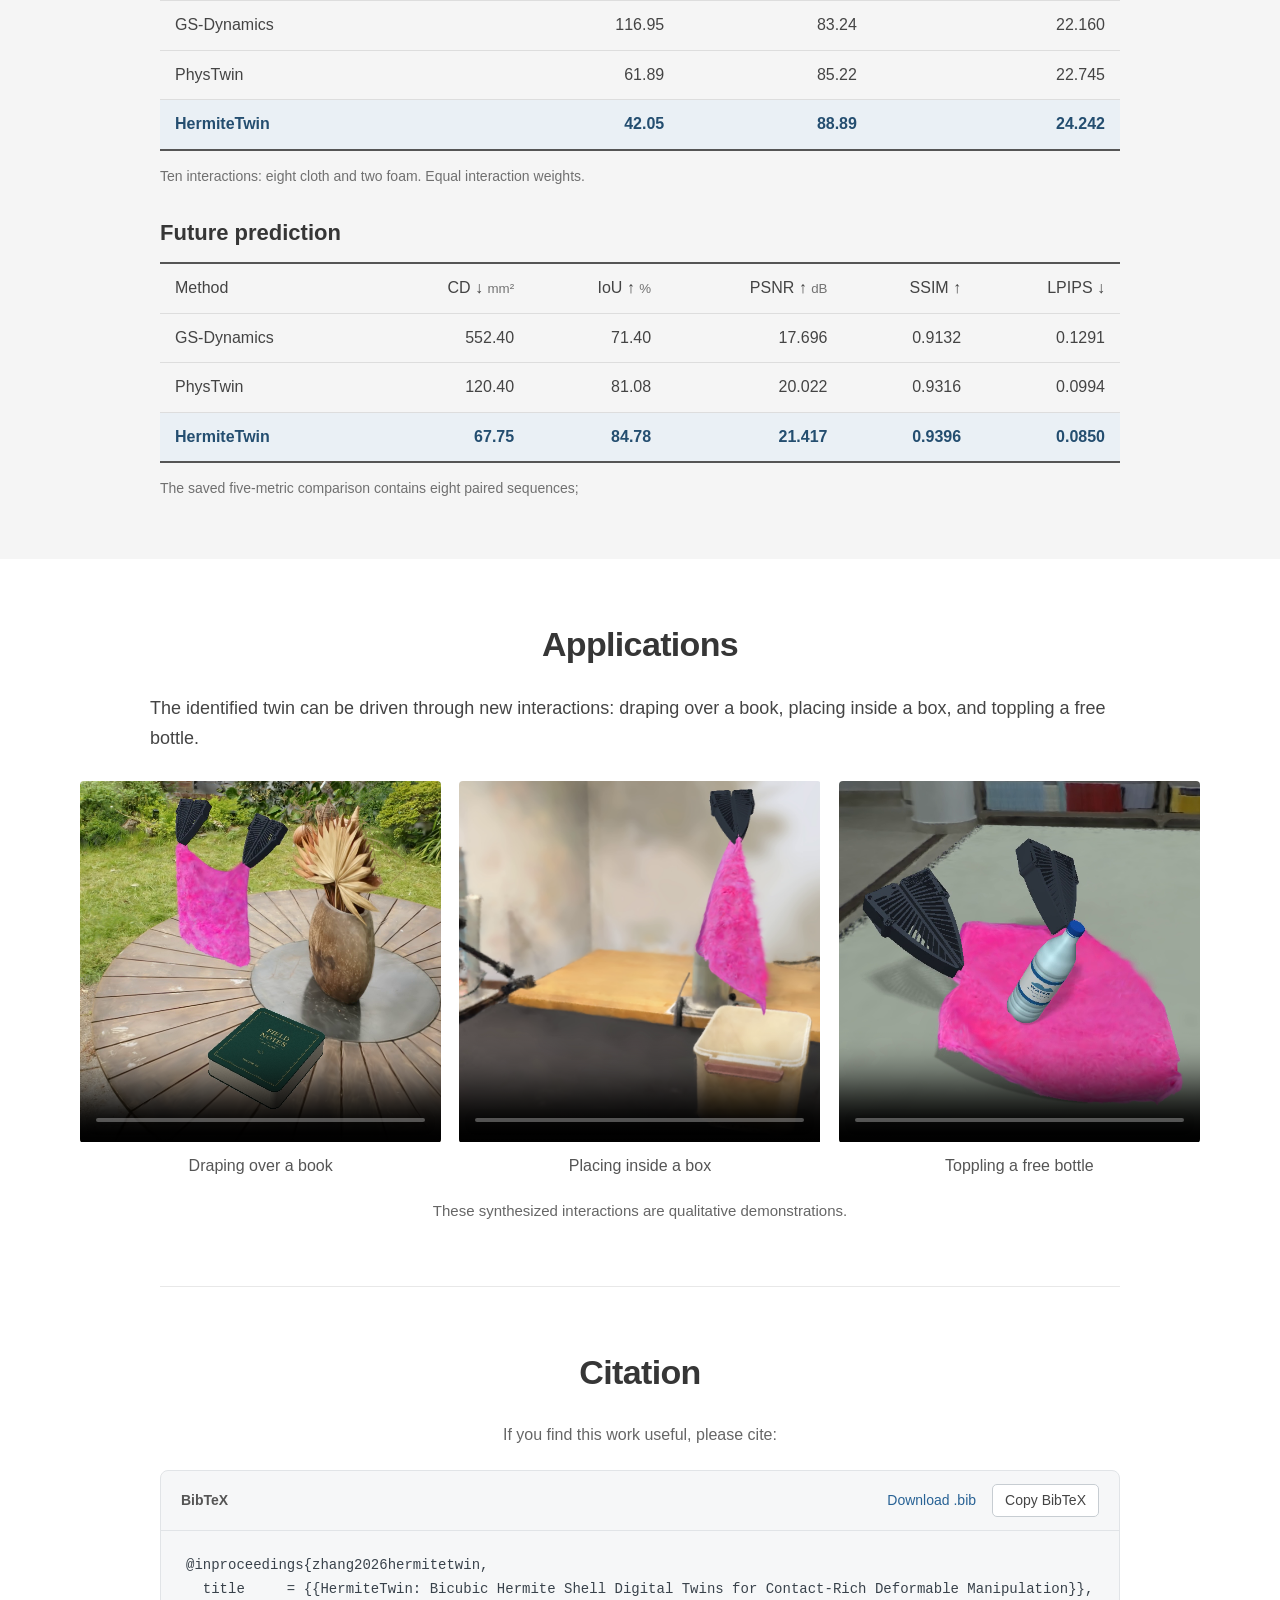
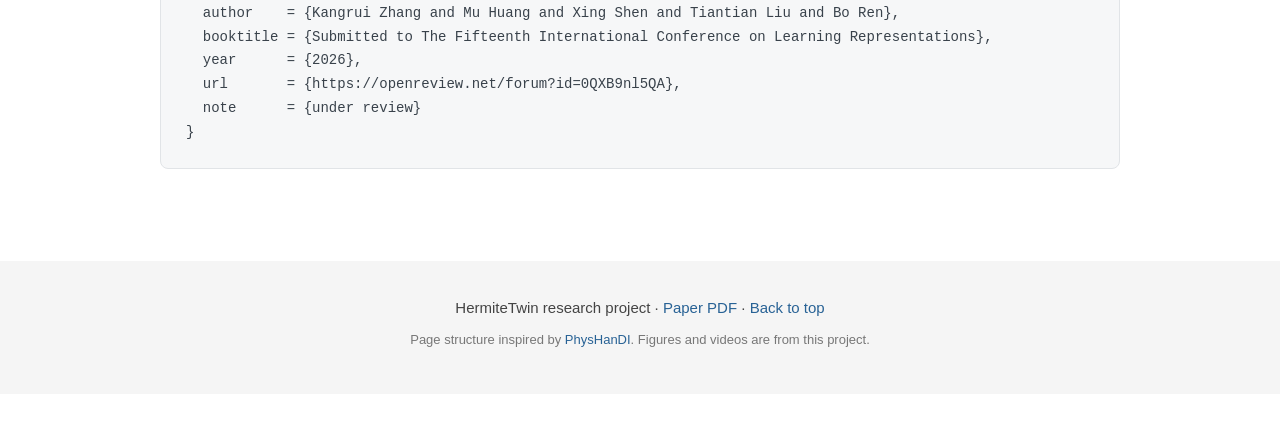
==== commit 3b14e41b: "Version stylesheet URL so layout updates refresh reliably" ====
--- a/index.html
+++ b/index.html
@@ -1,5 +1,5 @@
 <!doctype html>
-<html lang="en"><head><meta charset="utf-8"><meta name="viewport" content="width=device-width, initial-scale=1"><meta name="description" content="HermiteTwin: Bicubic Hermite Shell Digital Twins for Contact-Rich Deformable Manipulation."><meta name="theme-color" content="#ffffff"><title>HermiteTwin</title><link rel="icon" href="icon.svg" type="image/svg+xml"><link rel="stylesheet" href="style.css"><script src="app.js" defer></script></head>
+<html lang="en"><head><meta charset="utf-8"><meta name="viewport" content="width=device-width, initial-scale=1"><meta name="description" content="HermiteTwin: Bicubic Hermite Shell Digital Twins for Contact-Rich Deformable Manipulation."><meta name="theme-color" content="#ffffff"><title>HermiteTwin</title><link rel="icon" href="icon.svg" type="image/svg+xml"><link rel="stylesheet" href="style.css?v=ebe5af86b32e"><script src="app.js" defer></script></head>
 <body><a class="skip" href="#abstract">Skip to content</a>
 <header class="paper-header" id="top">
 <h1><span class="project-name">HermiteTwin</span><span class="project-title">Bicubic Hermite Shell Digital Twins for Contact-Rich Deformable Manipulation</span></h1>
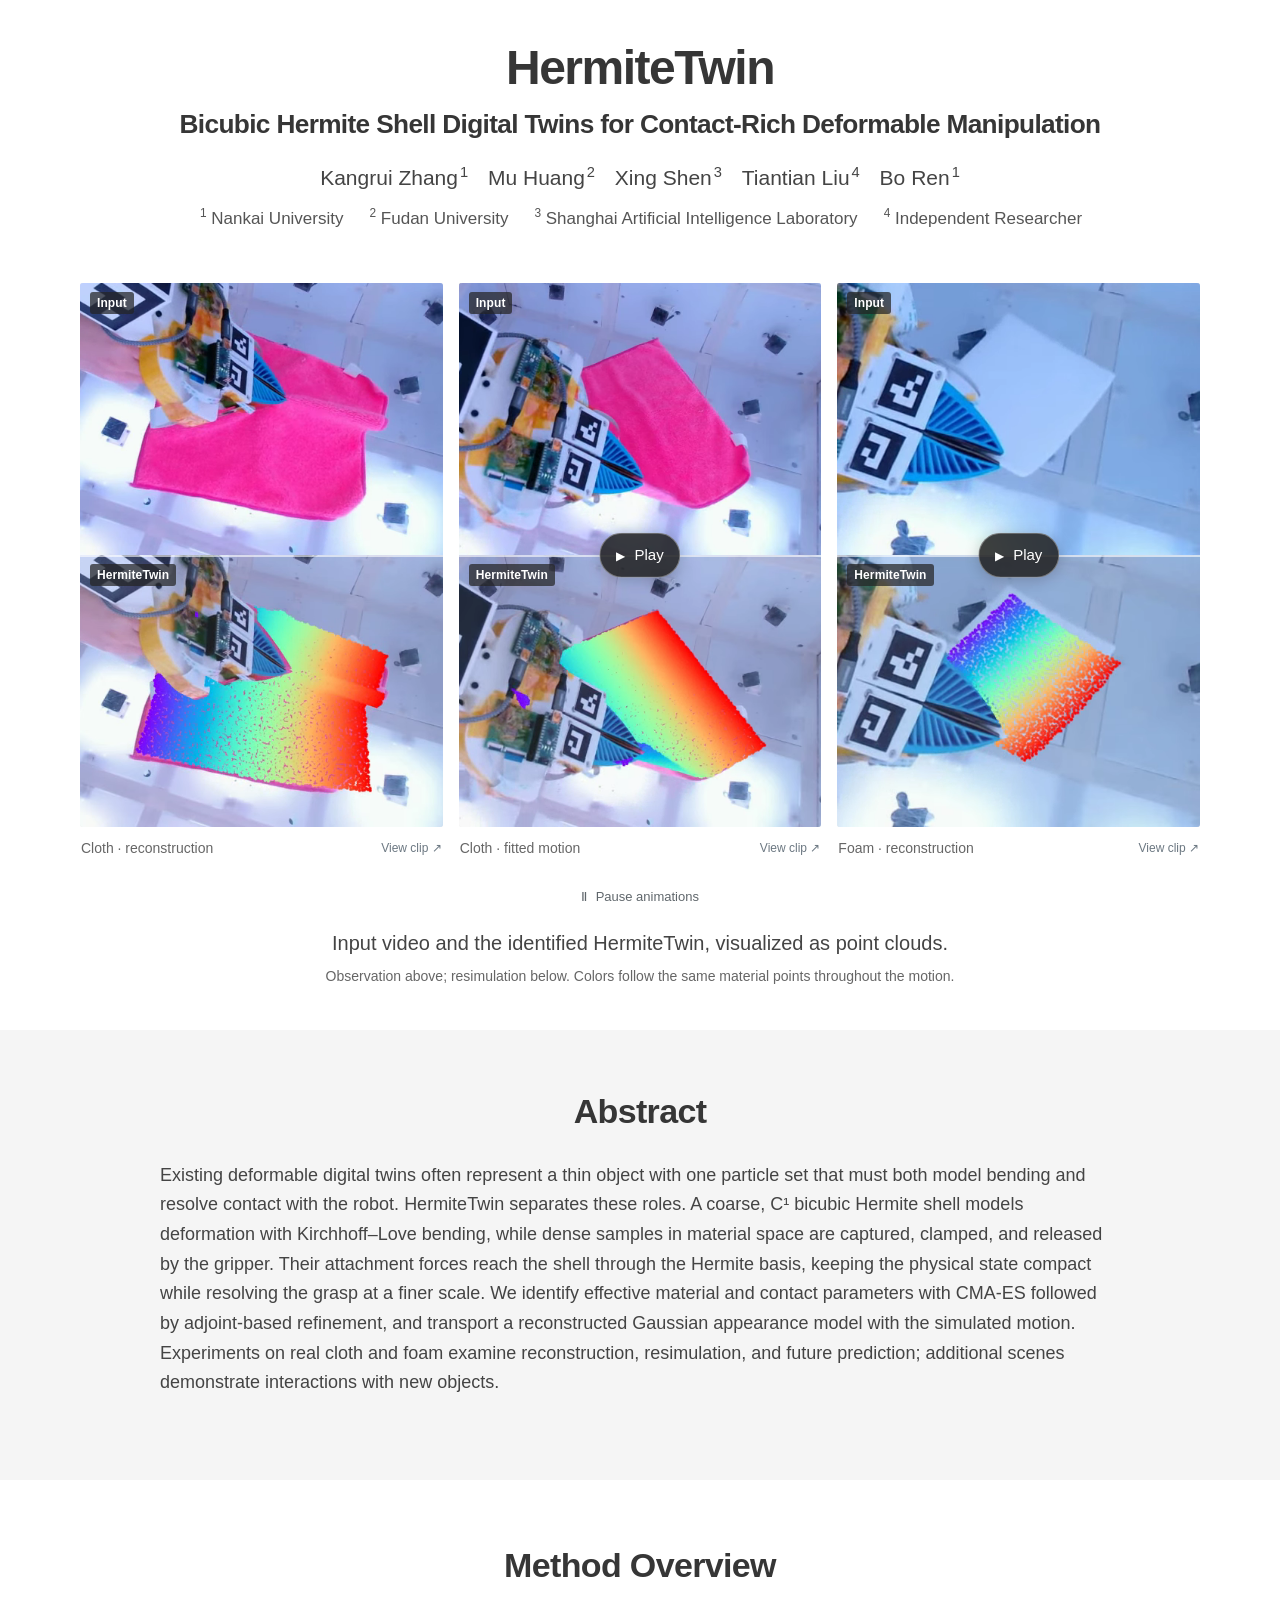
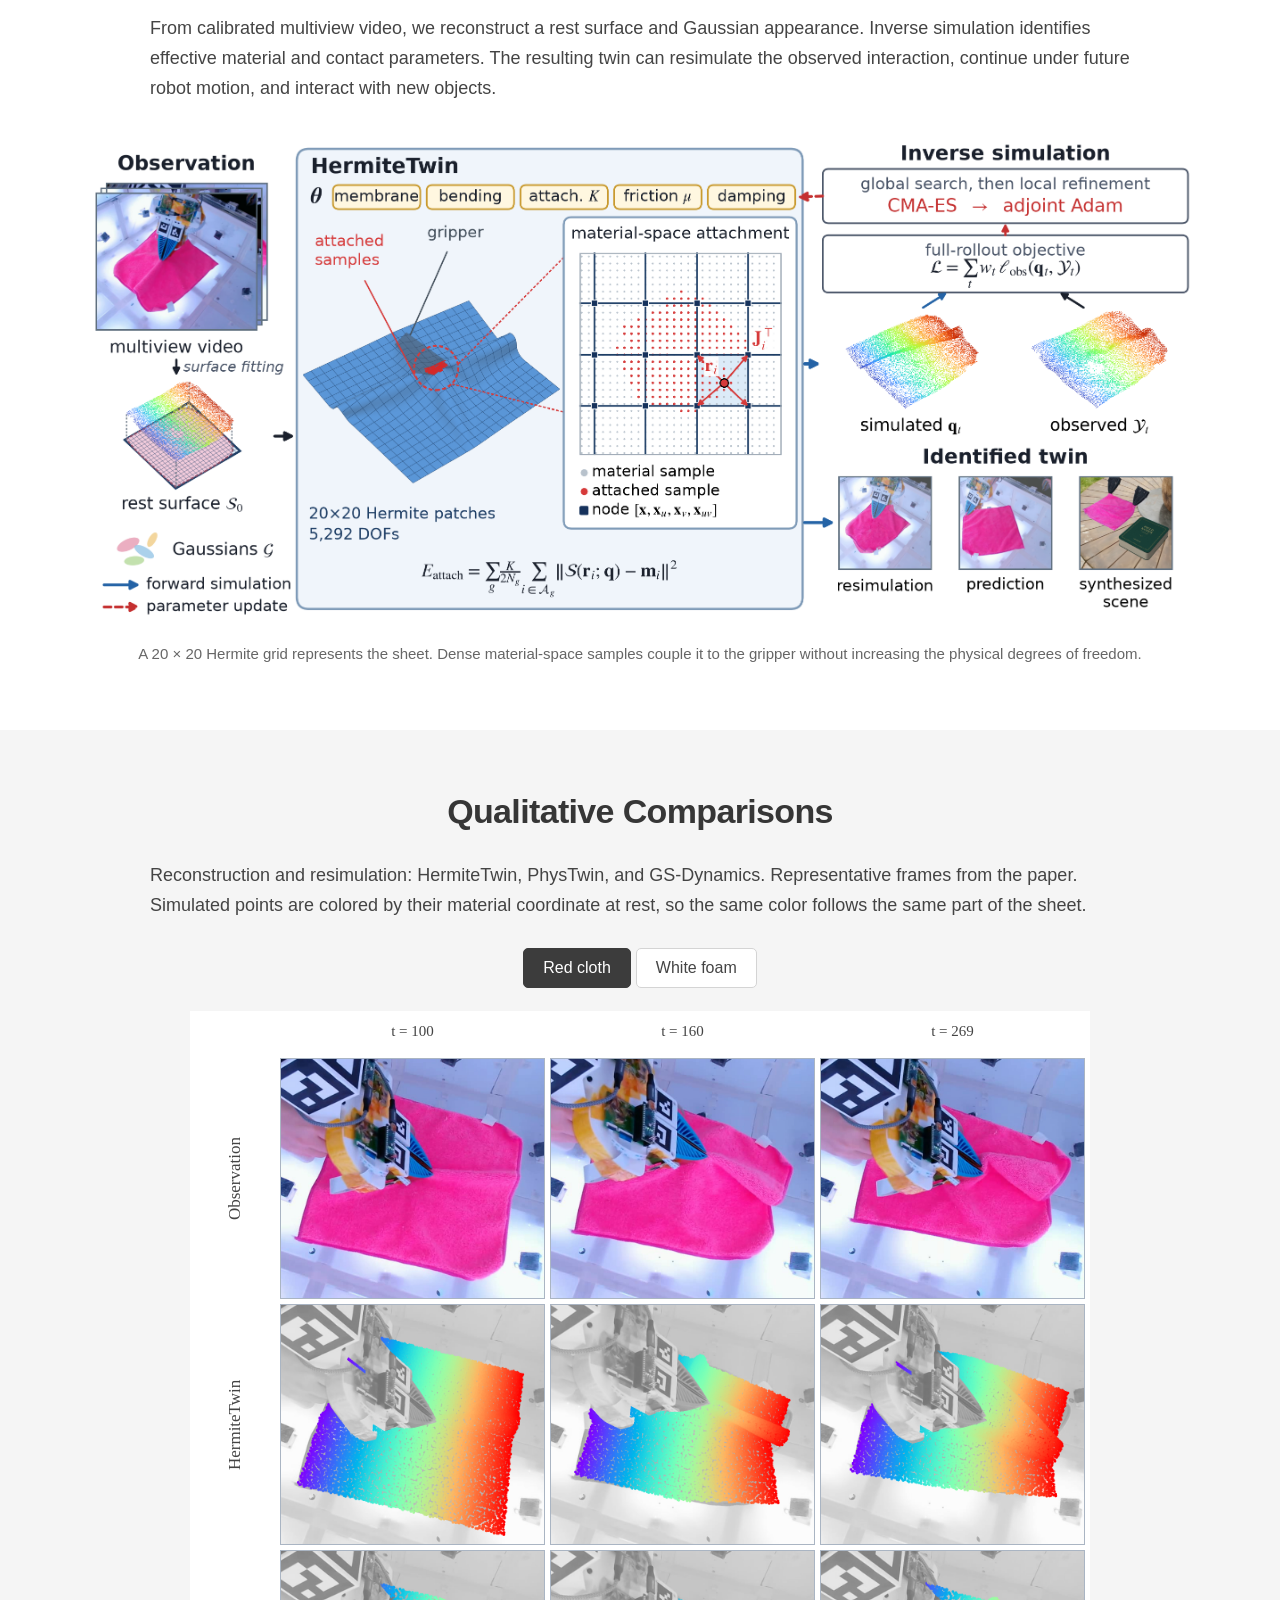
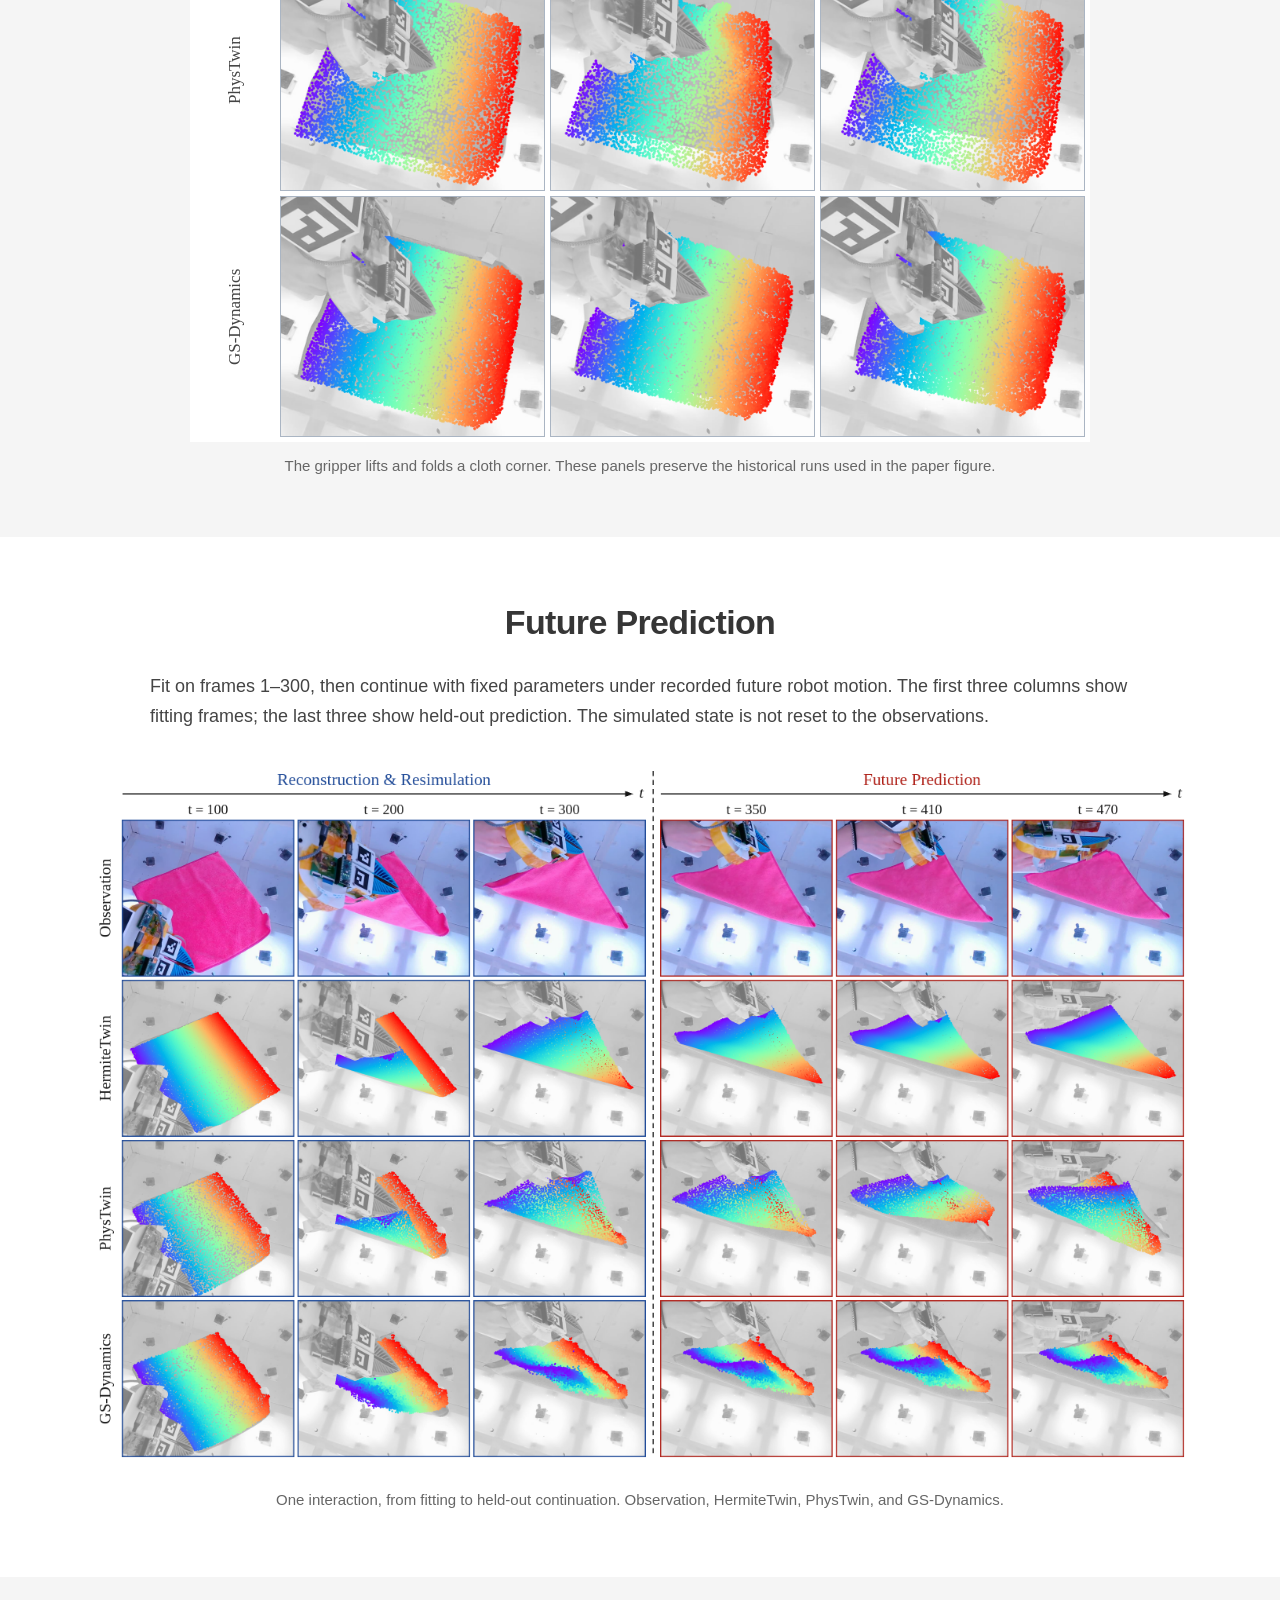
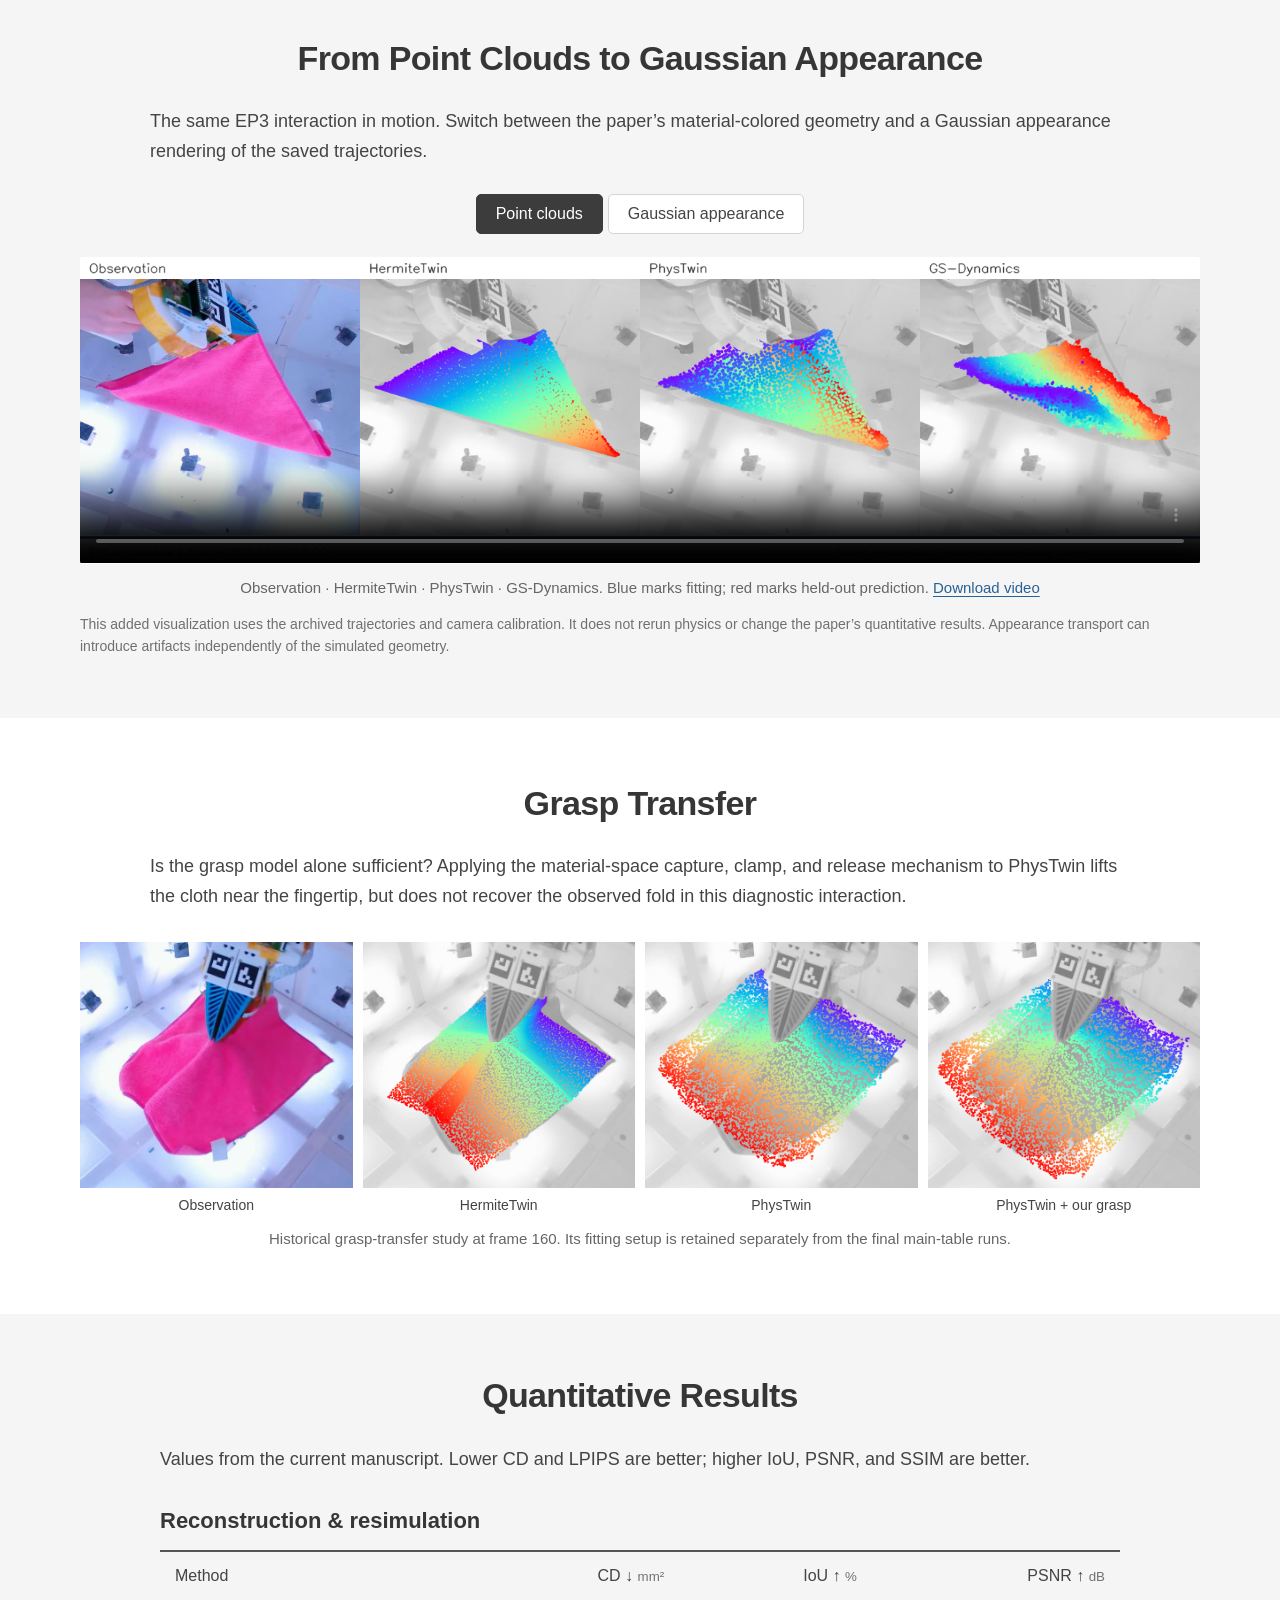
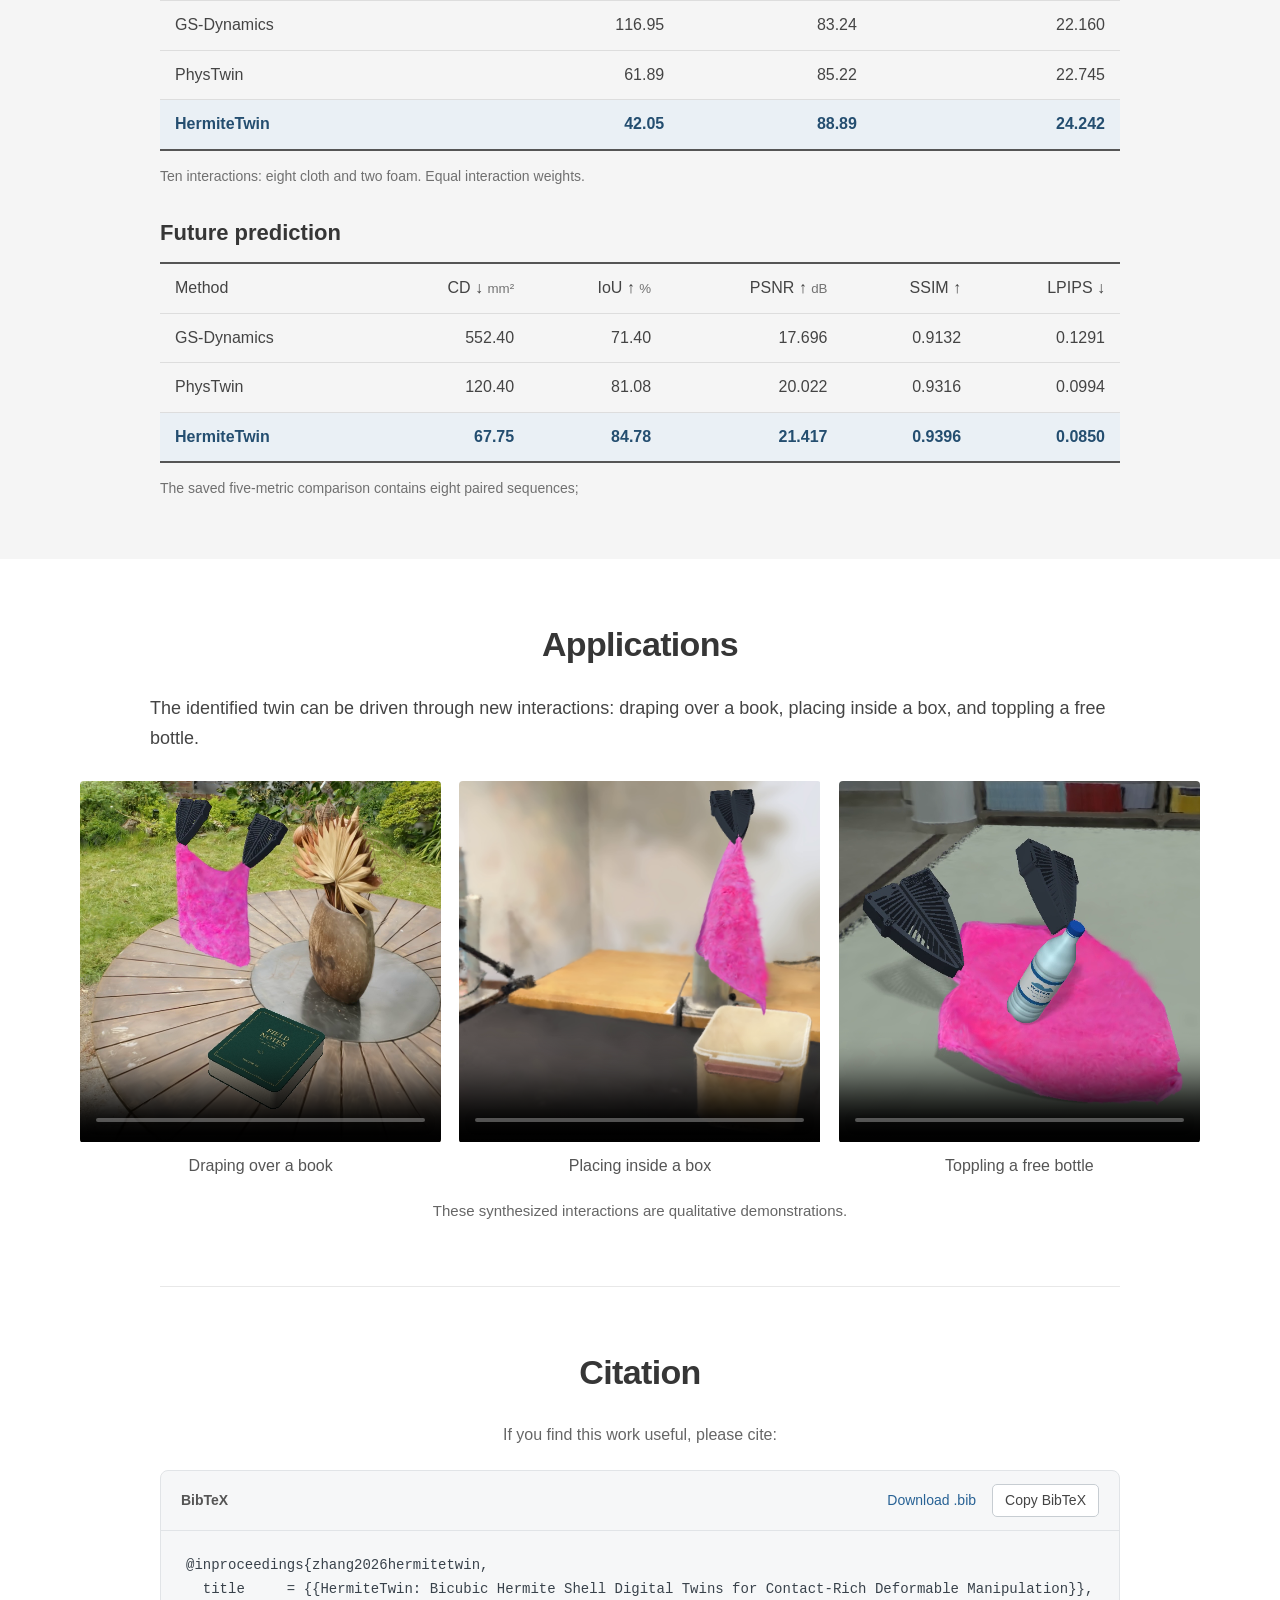
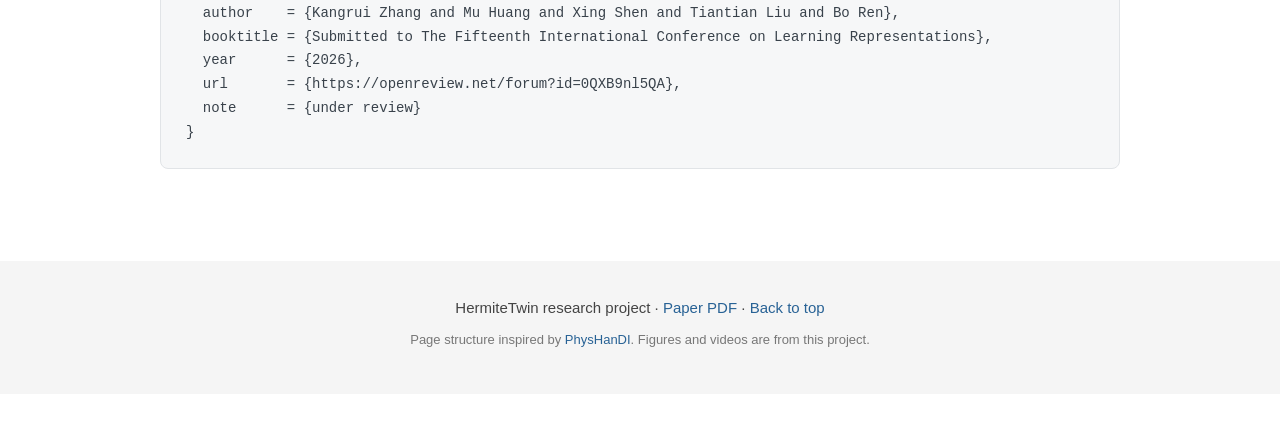
==== commit 97e94089: "HermiteTwin project website" ====
--- a/index.html
+++ b/index.html
@@ -1,5 +1,5 @@
 <!doctype html>
-<html lang="en"><head><meta charset="utf-8"><meta name="viewport" content="width=device-width, initial-scale=1"><meta name="description" content="HermiteTwin: Bicubic Hermite Shell Digital Twins for Contact-Rich Deformable Manipulation."><meta name="theme-color" content="#ffffff"><title>HermiteTwin</title><link rel="icon" href="icon.svg" type="image/svg+xml"><link rel="stylesheet" href="style.css?v=ebe5af86b32e"><script src="app.js" defer></script></head>
+<html lang="en"><head><meta charset="utf-8"><meta name="viewport" content="width=device-width, initial-scale=1"><meta name="description" content="HermiteTwin builds deformable digital twins of cloth and foam from multiview video: a C¹ bicubic Hermite shell models Kirchhoff–Love bending while dense material-space samples resolve robot grasps, for reconstruction, resimulation, and future prediction."><meta name="theme-color" content="#ffffff"><title>HermiteTwin: Bicubic Hermite Shell Digital Twins for Contact-Rich Deformable Manipulation</title><link rel="canonical" href="https://kangruiz.github.io/hermitetwin/"><meta property="og:type" content="website"><meta property="og:url" content="https://kangruiz.github.io/hermitetwin/"><meta property="og:title" content="HermiteTwin: Bicubic Hermite Shell Digital Twins for Contact-Rich Deformable Manipulation"><meta property="og:description" content="HermiteTwin builds deformable digital twins of cloth and foam from multiview video: a C¹ bicubic Hermite shell models Kirchhoff–Love bending while dense material-space samples resolve robot grasps, for reconstruction, resimulation, and future prediction."><meta property="og:image" content="https://kangruiz.github.io/hermitetwin/assets/method.png"><meta name="twitter:card" content="summary_large_image"><meta name="citation_title" content="HermiteTwin: Bicubic Hermite Shell Digital Twins for Contact-Rich Deformable Manipulation"><meta name="citation_author" content="Kangrui Zhang"><meta name="citation_author" content="Mu Huang"><meta name="citation_author" content="Xing Shen"><meta name="citation_author" content="Tiantian Liu"><meta name="citation_author" content="Bo Ren"><meta name="citation_publication_date" content="2026"><meta name="citation_pdf_url" content="https://kangruiz.github.io/hermitetwin/assets/paper.pdf"><link rel="icon" href="icon.svg" type="image/svg+xml"><link rel="stylesheet" href="style.css?v=ebe5af86b32e"><script src="app.js" defer></script></head>
 <body><a class="skip" href="#abstract">Skip to content</a>
 <header class="paper-header" id="top">
 <h1><span class="project-name">HermiteTwin</span><span class="project-title">Bicubic Hermite Shell Digital Twins for Contact-Rich Deformable Manipulation</span></h1>
@@ -21,7 +21,7 @@
 </section>
 <section class="band" id="abstract"><div class="wrap narrow"><h2>Abstract</h2><p>Existing deformable digital twins often represent a thin object with one particle set that must both model bending and resolve contact with the robot. HermiteTwin separates these roles. A coarse, C¹ bicubic Hermite shell models deformation with Kirchhoff–Love bending, while dense samples in material space are captured, clamped, and released by the gripper. Their attachment forces reach the shell through the Hermite basis, keeping the physical state compact while resolving the grasp at a finer scale. We identify effective material and contact parameters with CMA-ES followed by adjoint-based refinement, and transport a reconstructed Gaussian appearance model with the simulated motion. Experiments on real cloth and foam examine reconstruction, resimulation, and future prediction; additional scenes demonstrate interactions with new objects.</p></div></section>
 <section class="section wrap" id="method"><h2>Method Overview</h2><p class="section-copy">From calibrated multiview video, we reconstruct a rest surface and Gaussian appearance. Inverse simulation identifies effective material and contact parameters. The resulting twin can resimulate the observed interaction, continue under future robot motion, and interact with new objects.</p><figure class="paper-figure"><button class="figure-link" data-zoom="assets/method.png" data-caption="HermiteTwin method overview" aria-label="Enlarge HermiteTwin method overview"><img src="assets/method.png" alt="HermiteTwin method overview" width="2475" height="1075" loading="lazy"></button><figcaption>A 20 × 20 Hermite grid represents the sheet. Dense material-space samples couple it to the gripper without increasing the physical degrees of freedom.</figcaption></figure></section>
-<section class="band" id="reconstruction"><div class="wrap"><h2>Qualitative Comparisons</h2><p class="section-copy">Reconstruction and resimulation: HermiteTwin, PhysTwin, and GS-Dynamics. Representative frames from the paper. Simulated points are colored by their material coordinate at rest, so the same color follows the same part of the sheet.</p><div class="tabs" role="tablist" aria-label="Reconstruction sequence"><button id="cloth-tab" role="tab" aria-selected="true" aria-controls="cloth-panel" tabindex="0">Red cloth</button><button id="foam-tab" role="tab" aria-selected="false" aria-controls="foam-panel" tabindex="-1">White foam</button></div><div id="cloth-panel" role="tabpanel" aria-labelledby="cloth-tab"><div class="figure-scroll"><table class="figure-table"><caption class="sr-only">Cloth reconstruction and resimulation</caption><thead><tr><td></td><th scope="col">t = 100</th><th scope="col">t = 160</th><th scope="col">t = 269</th></tr></thead><tbody><tr><th scope="row">Observation</th><td><button class="figure-link" data-zoom="assets/comparison/cloth_frame100_recorded.png" data-caption="Observation · cloth · frame 100" aria-label="Enlarge Observation, cloth, frame 100"><img src="assets/comparison/cloth_frame100_recorded.png" alt="Observation at frame 100" width="660" height="600" loading="lazy"></button></td><td><button class="figure-link" data-zoom="assets/comparison/cloth_frame160_recorded.png" data-caption="Observation · cloth · frame 160" aria-label="Enlarge Observation, cloth, frame 160"><img src="assets/comparison/cloth_frame160_recorded.png" alt="Observation at frame 160" width="660" height="600" loading="lazy"></button></td><td><button class="figure-link" data-zoom="assets/comparison/cloth_frame269_recorded.png" data-caption="Observation · cloth · frame 269" aria-label="Enlarge Observation, cloth, frame 269"><img src="assets/comparison/cloth_frame269_recorded.png" alt="Observation at frame 269" width="660" height="600" loading="lazy"></button></td></tr><tr><th scope="row">HermiteTwin</th><td><button class="figure-link" data-zoom="assets/comparison/cloth_frame100_hermite.png" data-caption="HermiteTwin · cloth · frame 100" aria-label="Enlarge HermiteTwin, cloth, frame 100"><img src="assets/comparison/cloth_frame100_hermite.png" alt="HermiteTwin at frame 100" width="660" height="600" loading="lazy"></button></td><td><button class="figure-link" data-zoom="assets/comparison/cloth_frame160_hermite.png" data-caption="HermiteTwin · cloth · frame 160" aria-label="Enlarge HermiteTwin, cloth, frame 160"><img src="assets/comparison/cloth_frame160_hermite.png" alt="HermiteTwin at frame 160" width="660" height="600" loading="lazy"></button></td><td><button class="figure-link" data-zoom="assets/comparison/cloth_frame269_hermite.png" data-caption="HermiteTwin · cloth · frame 269" aria-label="Enlarge HermiteTwin, cloth, frame 269"><img src="assets/comparison/cloth_frame269_hermite.png" alt="HermiteTwin at frame 269" width="660" height="600" loading="lazy"></button></td></tr><tr><th scope="row">PhysTwin</th><td><button class="figure-link" data-zoom="assets/comparison/cloth_frame100_phystwin.png" data-caption="PhysTwin · cloth · frame 100" aria-label="Enlarge PhysTwin, cloth, frame 100"><img src="assets/comparison/cloth_frame100_phystwin.png" alt="PhysTwin at frame 100" width="660" height="600" loading="lazy"></button></td><td><button class="figure-link" data-zoom="assets/comparison/cloth_frame160_phystwin.png" data-caption="PhysTwin · cloth · frame 160" aria-label="Enlarge PhysTwin, cloth, frame 160"><img src="assets/comparison/cloth_frame160_phystwin.png" alt="PhysTwin at frame 160" width="660" height="600" loading="lazy"></button></td><td><button class="figure-link" data-zoom="assets/comparison/cloth_frame269_phystwin.png" data-caption="PhysTwin · cloth · frame 269" aria-label="Enlarge PhysTwin, cloth, frame 269"><img src="assets/comparison/cloth_frame269_phystwin.png" alt="PhysTwin at frame 269" width="660" height="600" loading="lazy"></button></td></tr><tr><th scope="row">GS-Dynamics</th><td><button class="figure-link" data-zoom="assets/comparison/cloth_frame100_gsdynamics.png" data-caption="GS-Dynamics · cloth · frame 100" aria-label="Enlarge GS-Dynamics, cloth, frame 100"><img src="assets/comparison/cloth_frame100_gsdynamics.png" alt="GS-Dynamics at frame 100" width="660" height="600" loading="lazy"></button></td><td><button class="figure-link" data-zoom="assets/comparison/cloth_frame160_gsdynamics.png" data-caption="GS-Dynamics · cloth · frame 160" aria-label="Enlarge GS-Dynamics, cloth, frame 160"><img src="assets/comparison/cloth_frame160_gsdynamics.png" alt="GS-Dynamics at frame 160" width="660" height="600" loading="lazy"></button></td><td><button class="figure-link" data-zoom="assets/comparison/cloth_frame269_gsdynamics.png" data-caption="GS-Dynamics · cloth · frame 269" aria-label="Enlarge GS-Dynamics, cloth, frame 269"><img src="assets/comparison/cloth_frame269_gsdynamics.png" alt="GS-Dynamics at frame 269" width="660" height="600" loading="lazy"></button></td></tr></tbody></table></div><p class="caption">The gripper lifts and folds a cloth corner. These panels preserve the historical runs used in the paper figure.</p></div><div id="foam-panel" role="tabpanel" aria-labelledby="foam-tab" hidden><div class="figure-scroll"><table class="figure-table"><caption class="sr-only">Foam reconstruction and resimulation</caption><thead><tr><td></td><th scope="col">t = 100</th><th scope="col">t = 150</th><th scope="col">t = 240</th></tr></thead><tbody><tr><th scope="row">Observation</th><td><button class="figure-link" data-zoom="assets/comparison/foam_frame100_recorded.png" data-caption="Observation · foam · frame 100" aria-label="Enlarge Observation, foam, frame 100"><img src="assets/comparison/foam_frame100_recorded.png" alt="Observation at frame 100" width="660" height="600" loading="lazy"></button></td><td><button class="figure-link" data-zoom="assets/comparison/foam_frame150_recorded.png" data-caption="Observation · foam · frame 150" aria-label="Enlarge Observation, foam, frame 150"><img src="assets/comparison/foam_frame150_recorded.png" alt="Observation at frame 150" width="660" height="600" loading="lazy"></button></td><td><button class="figure-link" data-zoom="assets/comparison/foam_frame240_recorded.png" data-caption="Observation · foam · frame 240" aria-label="Enlarge Observation, foam, frame 240"><img src="assets/comparison/foam_frame240_recorded.png" alt="Observation at frame 240" width="660" height="600" loading="lazy"></button></td></tr><tr><th scope="row">HermiteTwin</th><td><button class="figure-link" data-zoom="assets/comparison/foam_frame100_hermite.png" data-caption="HermiteTwin · foam · frame 100" aria-label="Enlarge HermiteTwin, foam, frame 100"><img src="assets/comparison/foam_frame100_hermite.png" alt="HermiteTwin at frame 100" width="660" height="600" loading="lazy"></button></td><td><button class="figure-link" data-zoom="assets/comparison/foam_frame150_hermite.png" data-caption="HermiteTwin · foam · frame 150" aria-label="Enlarge HermiteTwin, foam, frame 150"><img src="assets/comparison/foam_frame150_hermite.png" alt="HermiteTwin at frame 150" width="660" height="600" loading="lazy"></button></td><td><button class="figure-link" data-zoom="assets/comparison/foam_frame240_hermite.png" data-caption="HermiteTwin · foam · frame 240" aria-label="Enlarge HermiteTwin, foam, frame 240"><img src="assets/comparison/foam_frame240_hermite.png" alt="HermiteTwin at frame 240" width="660" height="600" loading="lazy"></button></td></tr><tr><th scope="row">PhysTwin</th><td><button class="figure-link" data-zoom="assets/comparison/foam_frame100_phystwin.png" data-caption="PhysTwin · foam · frame 100" aria-label="Enlarge PhysTwin, foam, frame 100"><img src="assets/comparison/foam_frame100_phystwin.png" alt="PhysTwin at frame 100" width="660" height="600" loading="lazy"></button></td><td><button class="figure-link" data-zoom="assets/comparison/foam_frame150_phystwin.png" data-caption="PhysTwin · foam · frame 150" aria-label="Enlarge PhysTwin, foam, frame 150"><img src="assets/comparison/foam_frame150_phystwin.png" alt="PhysTwin at frame 150" width="660" height="600" loading="lazy"></button></td><td><button class="figure-link" data-zoom="assets/comparison/foam_frame240_phystwin.png" data-caption="PhysTwin · foam · frame 240" aria-label="Enlarge PhysTwin, foam, frame 240"><img src="assets/comparison/foam_frame240_phystwin.png" alt="PhysTwin at frame 240" width="660" height="600" loading="lazy"></button></td></tr><tr><th scope="row">GS-Dynamics</th><td><button class="figure-link" data-zoom="assets/comparison/foam_frame100_gsdynamics.png" data-caption="GS-Dynamics · foam · frame 100" aria-label="Enlarge GS-Dynamics, foam, frame 100"><img src="assets/comparison/foam_frame100_gsdynamics.png" alt="GS-Dynamics at frame 100" width="660" height="600" loading="lazy"></button></td><td><button class="figure-link" data-zoom="assets/comparison/foam_frame150_gsdynamics.png" data-caption="GS-Dynamics · foam · frame 150" aria-label="Enlarge GS-Dynamics, foam, frame 150"><img src="assets/comparison/foam_frame150_gsdynamics.png" alt="GS-Dynamics at frame 150" width="660" height="600" loading="lazy"></button></td><td><button class="figure-link" data-zoom="assets/comparison/foam_frame240_gsdynamics.png" data-caption="GS-Dynamics · foam · frame 240" aria-label="Enlarge GS-Dynamics, foam, frame 240"><img src="assets/comparison/foam_frame240_gsdynamics.png" alt="GS-Dynamics at frame 240" width="660" height="600" loading="lazy"></button></td></tr></tbody></table></div><p class="caption">A stiffer foam sheet under grasping. <span class="data-note">The archived GS-Dynamics foam panels use a perturbed rollout; the original baseline remains to be verified.</span></p></div></div></section>
+<section class="band" id="reconstruction"><div class="wrap"><h2>Qualitative Comparisons</h2><p class="section-copy">Reconstruction and resimulation: HermiteTwin, PhysTwin, and GS-Dynamics. Representative frames from the paper. Simulated points are colored by their material coordinate at rest, so the same color follows the same part of the sheet.</p><div class="tabs" role="tablist" aria-label="Reconstruction sequence"><button id="cloth-tab" role="tab" aria-selected="true" aria-controls="cloth-panel" tabindex="0">Red cloth</button><button id="foam-tab" role="tab" aria-selected="false" aria-controls="foam-panel" tabindex="-1">White foam</button></div><div id="cloth-panel" role="tabpanel" aria-labelledby="cloth-tab"><div class="figure-scroll"><table class="figure-table"><caption class="sr-only">Cloth reconstruction and resimulation</caption><thead><tr><td></td><th scope="col">t = 100</th><th scope="col">t = 160</th><th scope="col">t = 269</th></tr></thead><tbody><tr><th scope="row">Observation</th><td><button class="figure-link" data-zoom="assets/comparison/cloth_frame100_recorded.png" data-caption="Observation · cloth · frame 100" aria-label="Enlarge Observation, cloth, frame 100"><img src="assets/comparison/cloth_frame100_recorded.png" alt="Observation at frame 100" width="660" height="600" loading="lazy"></button></td><td><button class="figure-link" data-zoom="assets/comparison/cloth_frame160_recorded.png" data-caption="Observation · cloth · frame 160" aria-label="Enlarge Observation, cloth, frame 160"><img src="assets/comparison/cloth_frame160_recorded.png" alt="Observation at frame 160" width="660" height="600" loading="lazy"></button></td><td><button class="figure-link" data-zoom="assets/comparison/cloth_frame269_recorded.png" data-caption="Observation · cloth · frame 269" aria-label="Enlarge Observation, cloth, frame 269"><img src="assets/comparison/cloth_frame269_recorded.png" alt="Observation at frame 269" width="660" height="600" loading="lazy"></button></td></tr><tr><th scope="row">HermiteTwin</th><td><button class="figure-link" data-zoom="assets/comparison/cloth_frame100_hermite.png" data-caption="HermiteTwin · cloth · frame 100" aria-label="Enlarge HermiteTwin, cloth, frame 100"><img src="assets/comparison/cloth_frame100_hermite.png" alt="HermiteTwin at frame 100" width="660" height="600" loading="lazy"></button></td><td><button class="figure-link" data-zoom="assets/comparison/cloth_frame160_hermite.png" data-caption="HermiteTwin · cloth · frame 160" aria-label="Enlarge HermiteTwin, cloth, frame 160"><img src="assets/comparison/cloth_frame160_hermite.png" alt="HermiteTwin at frame 160" width="660" height="600" loading="lazy"></button></td><td><button class="figure-link" data-zoom="assets/comparison/cloth_frame269_hermite.png" data-caption="HermiteTwin · cloth · frame 269" aria-label="Enlarge HermiteTwin, cloth, frame 269"><img src="assets/comparison/cloth_frame269_hermite.png" alt="HermiteTwin at frame 269" width="660" height="600" loading="lazy"></button></td></tr><tr><th scope="row">PhysTwin</th><td><button class="figure-link" data-zoom="assets/comparison/cloth_frame100_phystwin.png" data-caption="PhysTwin · cloth · frame 100" aria-label="Enlarge PhysTwin, cloth, frame 100"><img src="assets/comparison/cloth_frame100_phystwin.png" alt="PhysTwin at frame 100" width="660" height="600" loading="lazy"></button></td><td><button class="figure-link" data-zoom="assets/comparison/cloth_frame160_phystwin.png" data-caption="PhysTwin · cloth · frame 160" aria-label="Enlarge PhysTwin, cloth, frame 160"><img src="assets/comparison/cloth_frame160_phystwin.png" alt="PhysTwin at frame 160" width="660" height="600" loading="lazy"></button></td><td><button class="figure-link" data-zoom="assets/comparison/cloth_frame269_phystwin.png" data-caption="PhysTwin · cloth · frame 269" aria-label="Enlarge PhysTwin, cloth, frame 269"><img src="assets/comparison/cloth_frame269_phystwin.png" alt="PhysTwin at frame 269" width="660" height="600" loading="lazy"></button></td></tr><tr><th scope="row">GS-Dynamics</th><td><button class="figure-link" data-zoom="assets/comparison/cloth_frame100_gsdynamics.png" data-caption="GS-Dynamics · cloth · frame 100" aria-label="Enlarge GS-Dynamics, cloth, frame 100"><img src="assets/comparison/cloth_frame100_gsdynamics.png" alt="GS-Dynamics at frame 100" width="660" height="600" loading="lazy"></button></td><td><button class="figure-link" data-zoom="assets/comparison/cloth_frame160_gsdynamics.png" data-caption="GS-Dynamics · cloth · frame 160" aria-label="Enlarge GS-Dynamics, cloth, frame 160"><img src="assets/comparison/cloth_frame160_gsdynamics.png" alt="GS-Dynamics at frame 160" width="660" height="600" loading="lazy"></button></td><td><button class="figure-link" data-zoom="assets/comparison/cloth_frame269_gsdynamics.png" data-caption="GS-Dynamics · cloth · frame 269" aria-label="Enlarge GS-Dynamics, cloth, frame 269"><img src="assets/comparison/cloth_frame269_gsdynamics.png" alt="GS-Dynamics at frame 269" width="660" height="600" loading="lazy"></button></td></tr></tbody></table></div><p class="caption">The gripper lifts and folds a cloth corner. These panels preserve the historical runs used in the paper figure.</p></div><div id="foam-panel" role="tabpanel" aria-labelledby="foam-tab" hidden><div class="figure-scroll"><table class="figure-table"><caption class="sr-only">Foam reconstruction and resimulation</caption><thead><tr><td></td><th scope="col">t = 100</th><th scope="col">t = 150</th><th scope="col">t = 240</th></tr></thead><tbody><tr><th scope="row">Observation</th><td><button class="figure-link" data-zoom="assets/comparison/foam_frame100_recorded.png" data-caption="Observation · foam · frame 100" aria-label="Enlarge Observation, foam, frame 100"><img src="assets/comparison/foam_frame100_recorded.png" alt="Observation at frame 100" width="660" height="600" loading="lazy"></button></td><td><button class="figure-link" data-zoom="assets/comparison/foam_frame150_recorded.png" data-caption="Observation · foam · frame 150" aria-label="Enlarge Observation, foam, frame 150"><img src="assets/comparison/foam_frame150_recorded.png" alt="Observation at frame 150" width="660" height="600" loading="lazy"></button></td><td><button class="figure-link" data-zoom="assets/comparison/foam_frame240_recorded.png" data-caption="Observation · foam · frame 240" aria-label="Enlarge Observation, foam, frame 240"><img src="assets/comparison/foam_frame240_recorded.png" alt="Observation at frame 240" width="660" height="600" loading="lazy"></button></td></tr><tr><th scope="row">HermiteTwin</th><td><button class="figure-link" data-zoom="assets/comparison/foam_frame100_hermite.png" data-caption="HermiteTwin · foam · frame 100" aria-label="Enlarge HermiteTwin, foam, frame 100"><img src="assets/comparison/foam_frame100_hermite.png" alt="HermiteTwin at frame 100" width="660" height="600" loading="lazy"></button></td><td><button class="figure-link" data-zoom="assets/comparison/foam_frame150_hermite.png" data-caption="HermiteTwin · foam · frame 150" aria-label="Enlarge HermiteTwin, foam, frame 150"><img src="assets/comparison/foam_frame150_hermite.png" alt="HermiteTwin at frame 150" width="660" height="600" loading="lazy"></button></td><td><button class="figure-link" data-zoom="assets/comparison/foam_frame240_hermite.png" data-caption="HermiteTwin · foam · frame 240" aria-label="Enlarge HermiteTwin, foam, frame 240"><img src="assets/comparison/foam_frame240_hermite.png" alt="HermiteTwin at frame 240" width="660" height="600" loading="lazy"></button></td></tr><tr><th scope="row">PhysTwin</th><td><button class="figure-link" data-zoom="assets/comparison/foam_frame100_phystwin.png" data-caption="PhysTwin · foam · frame 100" aria-label="Enlarge PhysTwin, foam, frame 100"><img src="assets/comparison/foam_frame100_phystwin.png" alt="PhysTwin at frame 100" width="660" height="600" loading="lazy"></button></td><td><button class="figure-link" data-zoom="assets/comparison/foam_frame150_phystwin.png" data-caption="PhysTwin · foam · frame 150" aria-label="Enlarge PhysTwin, foam, frame 150"><img src="assets/comparison/foam_frame150_phystwin.png" alt="PhysTwin at frame 150" width="660" height="600" loading="lazy"></button></td><td><button class="figure-link" data-zoom="assets/comparison/foam_frame240_phystwin.png" data-caption="PhysTwin · foam · frame 240" aria-label="Enlarge PhysTwin, foam, frame 240"><img src="assets/comparison/foam_frame240_phystwin.png" alt="PhysTwin at frame 240" width="660" height="600" loading="lazy"></button></td></tr><tr><th scope="row">GS-Dynamics</th><td><button class="figure-link" data-zoom="assets/comparison/foam_frame100_gsdynamics.png" data-caption="GS-Dynamics · foam · frame 100" aria-label="Enlarge GS-Dynamics, foam, frame 100"><img src="assets/comparison/foam_frame100_gsdynamics.png" alt="GS-Dynamics at frame 100" width="660" height="600" loading="lazy"></button></td><td><button class="figure-link" data-zoom="assets/comparison/foam_frame150_gsdynamics.png" data-caption="GS-Dynamics · foam · frame 150" aria-label="Enlarge GS-Dynamics, foam, frame 150"><img src="assets/comparison/foam_frame150_gsdynamics.png" alt="GS-Dynamics at frame 150" width="660" height="600" loading="lazy"></button></td><td><button class="figure-link" data-zoom="assets/comparison/foam_frame240_gsdynamics.png" data-caption="GS-Dynamics · foam · frame 240" aria-label="Enlarge GS-Dynamics, foam, frame 240"><img src="assets/comparison/foam_frame240_gsdynamics.png" alt="GS-Dynamics at frame 240" width="660" height="600" loading="lazy"></button></td></tr></tbody></table></div><p class="caption">A stiffer foam sheet under grasping.</p></div></div></section>
 <section class="section wrap" id="prediction"><h2>Future Prediction</h2><p class="section-copy">Fit on frames 1–300, then continue with fixed parameters under recorded future robot motion. The first three columns show fitting frames; the last three show held-out prediction. The simulated state is not reset to the observations.</p><figure class="paper-figure"><button class="figure-link" data-zoom="assets/prediction.png" data-caption="Reconstruction and future prediction on red cloth EP3" aria-label="Enlarge Reconstruction and future prediction on red cloth EP3"><img src="assets/prediction.png" alt="Reconstruction and future prediction on red cloth EP3" width="2814" height="1778" loading="lazy"></button><figcaption>One interaction, from fitting to held-out continuation. Observation, HermiteTwin, PhysTwin, and GS-Dynamics.</figcaption></figure></section>
 <section class="band" id="videos"><div class="wrap"><h2>From Point Clouds to Gaussian Appearance</h2><p class="section-copy">The same EP3 interaction in motion. Switch between the paper’s material-colored geometry and a Gaussian appearance rendering of the saved trajectories.</p><div class="tabs" role="tablist" aria-label="Trajectory visualization"><button id="pointcloud-tab" role="tab" aria-selected="true" aria-controls="pointcloud-panel" tabindex="0">Point clouds</button><button id="gaussian-tab" role="tab" aria-selected="false" aria-controls="gaussian-panel" tabindex="-1">Gaussian appearance</button></div><div id="pointcloud-panel" role="tabpanel" aria-labelledby="pointcloud-tab" ><video class="comparison-video" controls muted loop playsinline preload="metadata" poster="assets/pointcloud-poster.png" aria-label="Continuous point-cloud comparison"><source src="assets/ep3_pointcloud.mp4" type="video/mp4"></video><p class="caption">Observation · HermiteTwin · PhysTwin · GS-Dynamics. Blue marks fitting; red marks held-out prediction. <a href="assets/ep3_pointcloud.mp4" download>Download video</a></p></div><div id="gaussian-panel" role="tabpanel" aria-labelledby="gaussian-tab" hidden><video class="comparison-video" controls muted loop playsinline preload="metadata" poster="assets/gaussian-poster.png" aria-label="Gaussian appearance comparison"><source src="assets/ep3_gaussian.mp4" type="video/mp4"></video><p class="caption"><strong>Appearance visualization trial.</strong> The same source-frame Gaussians are transported by each method’s saved motion, without appearance refitting. <a href="assets/ep3_gaussian.mp4" download>Download video</a></p></div><p class="small-note">This added visualization uses the archived trajectories and camera calibration. It does not rerun physics or change the paper’s quantitative results. Appearance transport can introduce artifacts independently of the simulated geometry.</p></div></section>
 <section class="section wrap" id="ablation"><h2>Grasp Transfer</h2><p class="section-copy">Is the grasp model alone sufficient? Applying the material-space capture, clamp, and release mechanism to PhysTwin lifts the cloth near the fingertip, but does not recover the observed fold in this diagnostic interaction.</p><div class="ablation-grid"><figure><button class="figure-link" data-zoom="assets/ablation/frame160_recorded.png" data-caption="Grasp transfer · Observation" aria-label="Enlarge grasp transfer, Observation"><img src="assets/ablation/frame160_recorded.png" alt="Grasp transfer: Observation" width="615" height="555" loading="lazy"></button><figcaption>Observation</figcaption></figure><figure><button class="figure-link" data-zoom="assets/ablation/frame160_hermite.png" data-caption="Grasp transfer · HermiteTwin" aria-label="Enlarge grasp transfer, HermiteTwin"><img src="assets/ablation/frame160_hermite.png" alt="Grasp transfer: HermiteTwin" width="615" height="555" loading="lazy"></button><figcaption>HermiteTwin</figcaption></figure><figure><button class="figure-link" data-zoom="assets/ablation/frame160_native_ms.png" data-caption="Grasp transfer · PhysTwin" aria-label="Enlarge grasp transfer, PhysTwin"><img src="assets/ablation/frame160_native_ms.png" alt="Grasp transfer: PhysTwin" width="615" height="555" loading="lazy"></button><figcaption>PhysTwin</figcaption></figure><figure><button class="figure-link" data-zoom="assets/ablation/frame160_marker_ms.png" data-caption="Grasp transfer · PhysTwin + our grasp" aria-label="Enlarge grasp transfer, PhysTwin + our grasp"><img src="assets/ablation/frame160_marker_ms.png" alt="Grasp transfer: PhysTwin + our grasp" width="615" height="555" loading="lazy"></button><figcaption>PhysTwin + our grasp</figcaption></figure></div><p class="caption">Historical grasp-transfer study at frame 160. Its fitting setup is retained separately from the final main-table runs.</p></section>
